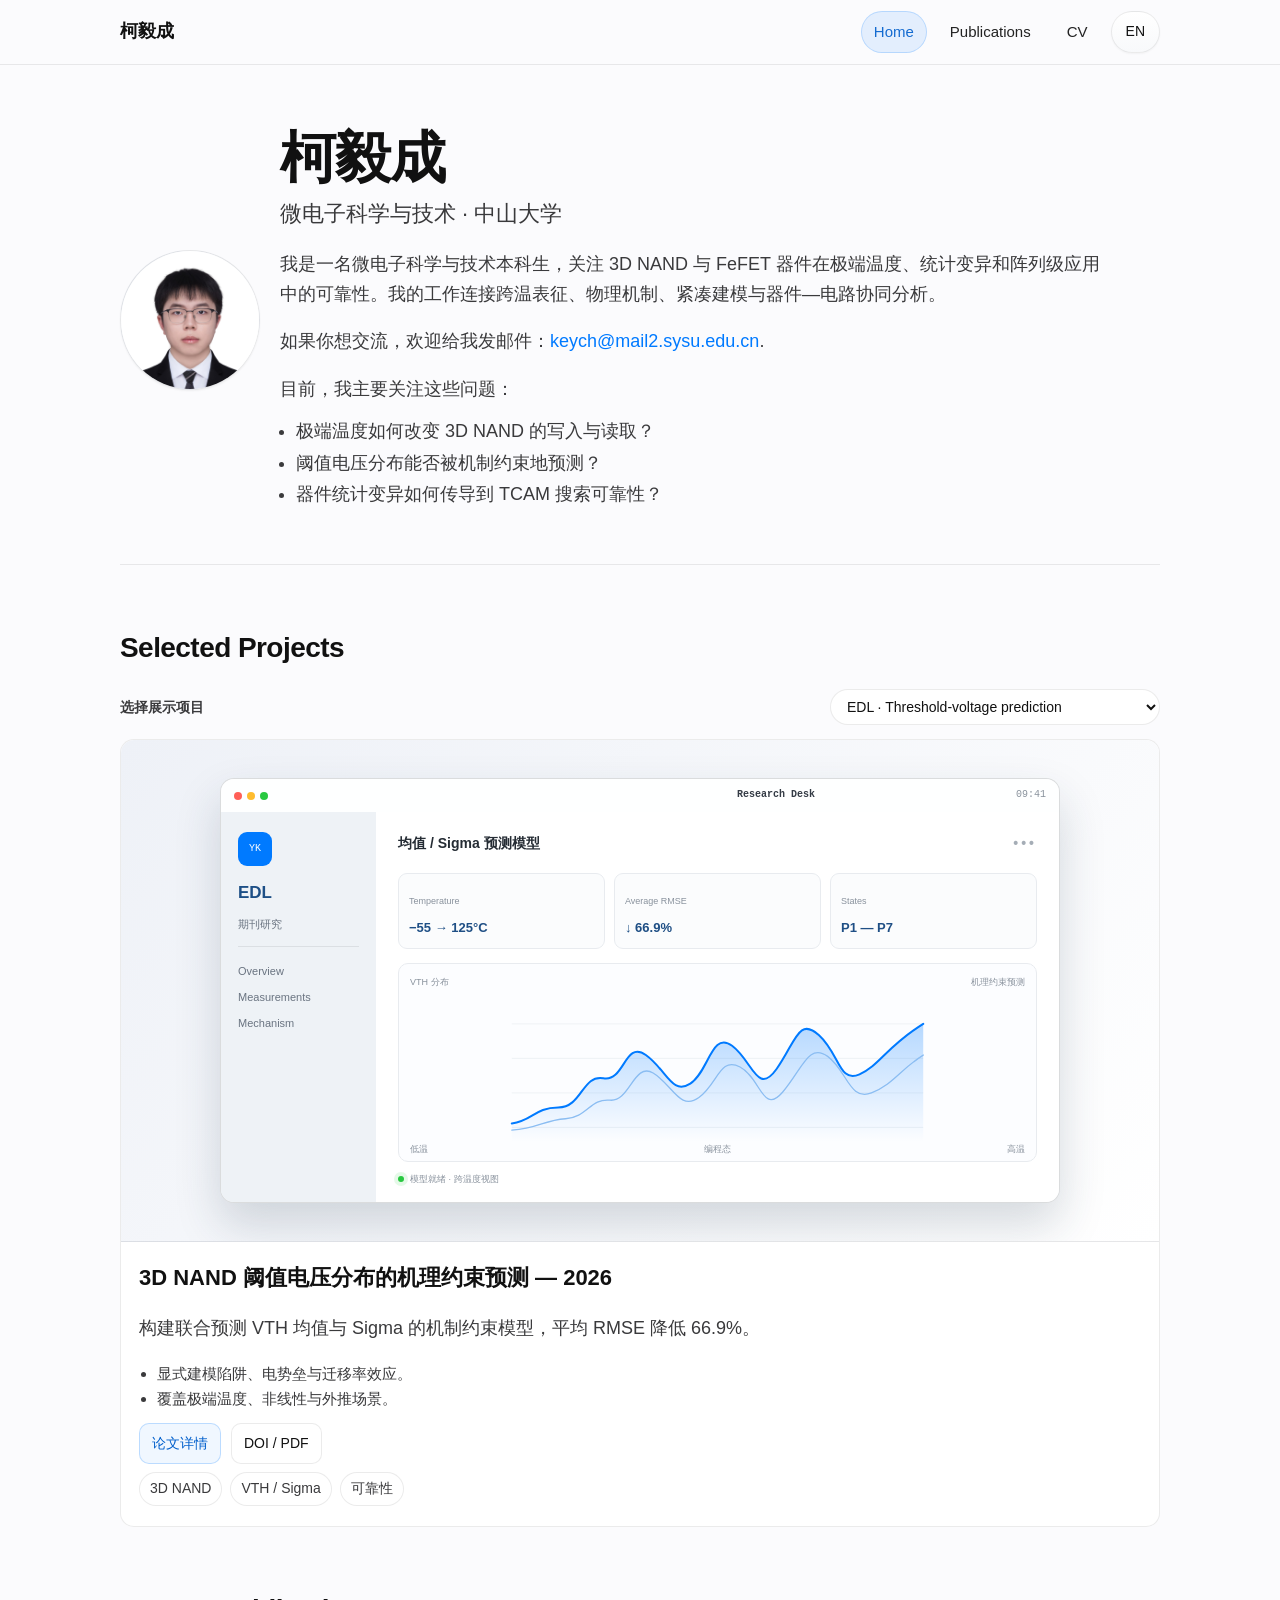
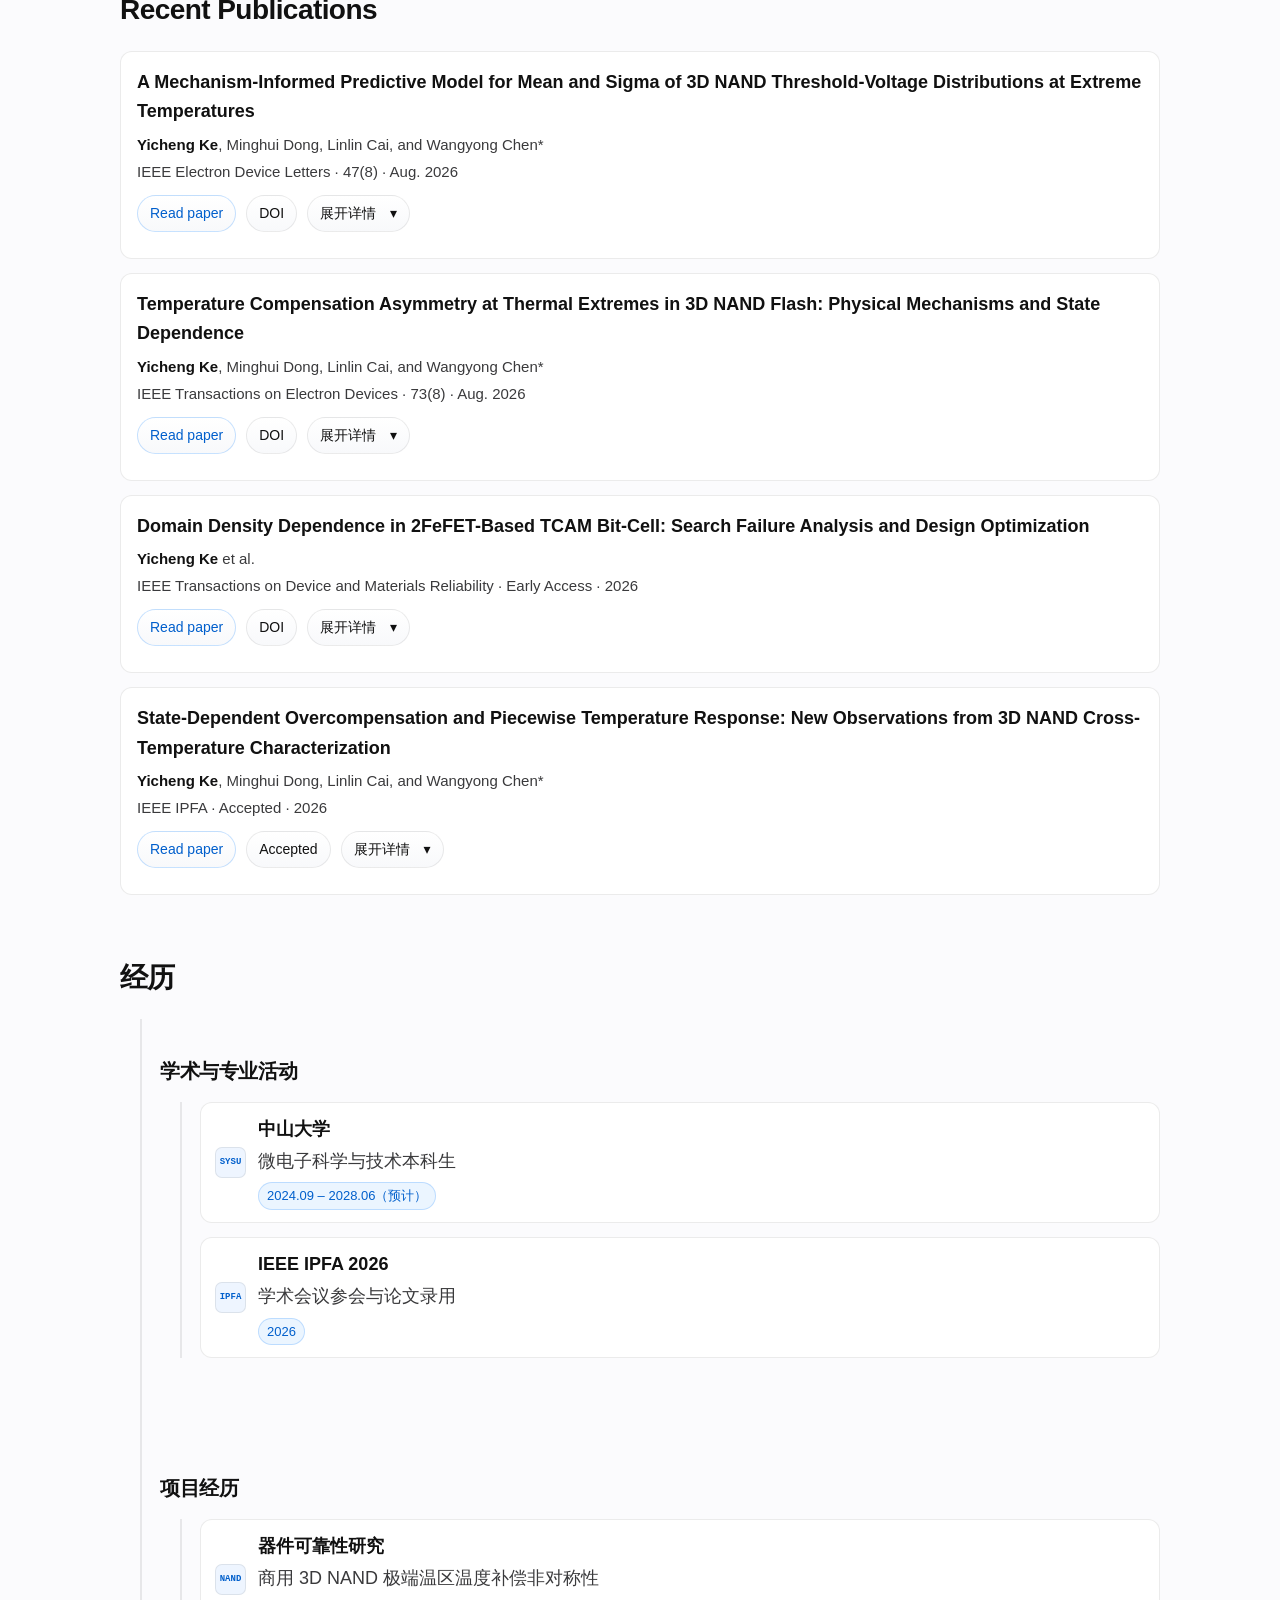
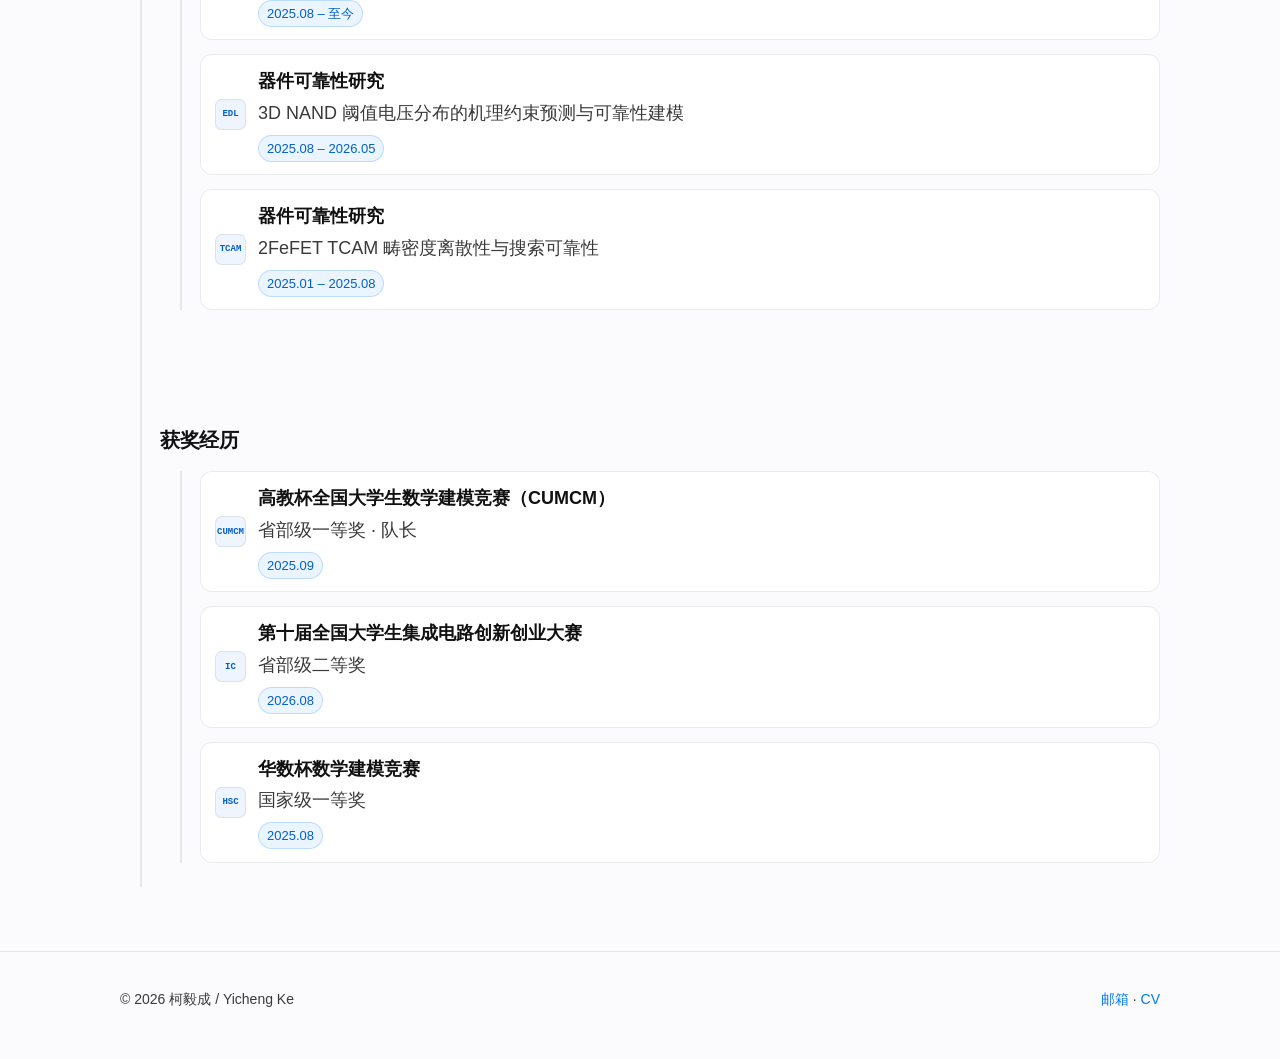
==== index.html @ 8f5d5f43 "Use portrait photo in circular profile avatar" ====
<!doctype html>
<html lang="zh-CN">
  <head>
    <meta charset="UTF-8" />
    <meta name="viewport" content="width=device-width, initial-scale=1.0" />
    <meta name="description" content="柯毅成的科研个人主页：3D NAND、FeFET、极端温度可靠性与器件建模。" />
    <title>柯毅成 — 存储器可靠性</title>
    <link rel="icon" href="data:image/svg+xml,%3Csvg xmlns='http://www.w3.org/2000/svg' viewBox='0 0 64 64'%3E%3Ccircle cx='32' cy='32' r='31' fill='%23e8eef5'/%3E%3Ctext x='32' y='39' text-anchor='middle' font-family='Arial' font-size='22' fill='%23007aff'%3EYK%3C/text%3E%3C/svg%3E" />
    <link rel="stylesheet" href="styles.css" />
  </head>
  <body>
    <header>
      <div class="container nav">
        <a class="brand" href="#top">柯毅成</a>
        <nav class="nav-links" aria-label="Primary navigation">
          <a class="nav-link active" href="#top">Home</a>
          <a class="nav-link" href="#publications">Publications</a>
          <a class="nav-link" id="cvNav" href="assets/ke-yicheng-cv-cn.pdf" target="_blank" rel="noreferrer">CV</a>
          <button class="nav-btn" id="langToggle" type="button" aria-label="Switch language">EN</button>
        </nav>
      </div>
    </header>

    <main class="container" id="top">
      <section class="hero">
        <div class="hero-flex">
          <div class="avatar"><img src="assets/ke-yicheng-portrait.jpg" alt="Yicheng Ke portrait" /></div>
          <div>
            <h1 class="name" id="profileName">柯毅成</h1>
            <div class="tagline" id="heroKicker">微电子科学与技术 · 中山大学</div>
            <p id="heroIntro">我是一名微电子科学与技术本科生，关注 3D NAND 与 FeFET 器件在极端温度、统计变异和阵列级应用中的可靠性。</p>
            <p class="muted" id="heroContact">如果你想交流，欢迎给我发邮件： <a id="introEmail" href="mailto:keych@mail2.sysu.edu.cn">keych@mail2.sysu.edu.cn</a>。</p>
            <p class="muted" id="interestLead">目前，我主要关注这些问题：</p>
            <ul id="questionGrid"></ul>
          </div>
        </div>
      </section>

      <div class="hairline"></div>

      <section id="projects">
        <h2 class="section-title" id="projectsTitle">Selected Projects</h2>
        <div class="showcase-controls">
          <label for="showcaseSelect" id="showcaseLabel">Select a project</label>
          <select id="showcaseSelect" aria-label="Select a featured project">
            <option value="nand-prediction">EDL · Threshold-voltage prediction</option>
            <option value="nand-compensation">TED · Temperature compensation</option>
            <option value="fefet-tcam">TDMR · FeFET TCAM reliability</option>
            <option value="ipfa">IPFA · Cross-temperature characterization</option>
          </select>
        </div>
        <article class="card showcase-card" aria-live="polite">
          <div class="showcase-media" id="showcaseMedia">
            <div class="desktop-stage" id="desktopStage" data-mode="edl">
              <div class="desktop-menubar">
                <span class="traffic-lights"><i></i><i></i><i></i></span>
                <span class="desktop-app-name">Research Desk</span>
                <span class="desktop-time">09:41</span>
              </div>
              <div class="desktop-body">
                <aside class="desktop-sidebar">
                  <span class="desktop-avatar">YK</span>
                  <strong id="desktopProjectCode">EDL</strong>
                  <span id="desktopProjectType">Journal study</span>
                  <span class="desktop-sidebar-line"></span>
                  <span>Overview</span>
                  <span>Measurements</span>
                  <span>Mechanism</span>
                </aside>
                <div class="desktop-main">
                  <div class="desktop-window-head">
                    <span id="desktopWindowTitle">Mean / Sigma model</span>
                    <span class="window-dot">•••</span>
                  </div>
                  <div class="metric-grid">
                    <div><span>Temperature</span><strong id="desktopTemp">−55 → 125°C</strong></div>
                    <div><span>Average RMSE</span><strong id="desktopMetric">↓ 66.9%</strong></div>
                    <div><span>States</span><strong id="desktopStates">P1 — P7</strong></div>
                  </div>
                  <div class="chart-panel">
                    <div class="chart-labels"><span id="desktopChartLabel">VTH distribution</span><span id="desktopChartHint">mechanism-informed</span></div>
                    <svg viewBox="0 0 620 220" role="img" aria-label="Animated threshold-voltage distribution plot">
                      <defs>
                        <linearGradient id="chartFill" x1="0" x2="0" y1="0" y2="1">
                          <stop offset="0%" stop-color="#007aff" stop-opacity=".28" />
                          <stop offset="100%" stop-color="#007aff" stop-opacity="0" />
                        </linearGradient>
                      </defs>
                      <path class="chart-grid" d="M0 42H620M0 94H620M0 146H620M0 198H620" />
                      <g class="chart-edl">
                        <path class="chart-area" d="M0 192 C32 188 34 168 70 168 S106 118 138 124 S170 66 202 89 S241 150 269 132 S301 52 332 75 S370 151 399 110 S432 31 463 59 S493 132 524 118 S564 77 620 42 L620 220 L0 220Z" />
                        <path class="chart-line" d="M0 192 C32 188 34 168 70 168 S106 118 138 124 S170 66 202 89 S241 150 269 132 S301 52 332 75 S370 151 399 110 S432 31 463 59 S493 132 524 118 S564 77 620 42" />
                        <path class="chart-line chart-line-second" d="M0 202 C40 200 48 187 81 185 S118 154 148 157 S184 99 213 116 S253 174 282 153 S313 91 344 107 S378 180 408 145 S447 70 476 91 S509 159 542 146 S585 111 620 89" />
                      </g>
                      <g class="chart-ted">
                        <path class="chart-area chart-area-ted" d="M0 187 C38 183 56 162 92 166 S132 121 166 132 S205 93 240 103 S277 83 314 89 S359 75 391 95 S431 123 461 108 S508 104 548 63 S587 51 620 42 L620 220 L0 220Z" />
                        <path class="chart-line chart-line-ted-on" d="M0 187 C38 183 56 162 92 166 S132 121 166 132 S205 93 240 103 S277 83 314 89 S359 75 391 95 S431 123 461 108 S508 104 548 63 S587 51 620 42" />
                        <path class="chart-line chart-line-second chart-line-ted-off" d="M0 202 C38 199 58 180 95 184 S130 149 167 158 S207 127 242 139 S282 119 317 130 S359 115 391 133 S431 157 461 149 S506 138 548 108 S588 95 620 84" />
                        <path class="chart-divider" d="M420 30V210" />
                      </g>
                      <g class="chart-tdmr">
                        <rect class="chart-bar" x="35" y="157" width="52" height="43" rx="5" />
                        <rect class="chart-bar" x="120" y="130" width="52" height="70" rx="5" />
                        <rect class="chart-bar" x="205" y="94" width="52" height="106" rx="5" />
                        <rect class="chart-bar" x="290" y="70" width="52" height="130" rx="5" />
                        <rect class="chart-bar" x="375" y="49" width="52" height="151" rx="5" />
                        <rect class="chart-bar" x="460" y="32" width="52" height="168" rx="5" />
                        <path class="chart-line chart-line-tdmr" d="M61 148 C141 123 227 87 316 62 S478 21 548 18" />
                        <circle class="chart-dot" cx="61" cy="148" r="6" /><circle class="chart-dot" cx="151" cy="119" r="6" /><circle class="chart-dot" cx="239" cy="84" r="6" /><circle class="chart-dot" cx="329" cy="58" r="6" /><circle class="chart-dot" cx="419" cy="42" r="6" /><circle class="chart-dot" cx="509" cy="26" r="6" />
                      </g>
                      <g class="chart-ipfa">
                        <path class="chart-area chart-area-ipfa" d="M0 187 C45 185 77 171 113 172 S184 150 226 157 L327 157 C363 145 383 118 423 113 S484 88 529 82 S584 57 620 49 L620 220 L0 220Z" />
                        <path class="chart-line chart-line-ipfa" d="M0 187 C45 185 77 171 113 172 S184 150 226 157 L327 157 C363 145 383 118 423 113 S484 88 529 82 S584 57 620 49" />
                        <path class="chart-line chart-line-second chart-line-ipfa-second" d="M0 199 C45 198 77 191 113 191 S184 181 226 186 L327 186 C363 175 383 153 423 148 S484 128 529 122 S584 102 620 95" />
                        <path class="chart-divider chart-divider-ipfa" d="M327 30V210" />
                      </g>
                    </svg>
                    <div class="chart-axis"><span id="desktopAxisLeft">cold</span><span id="desktopAxisMid">program state</span><span id="desktopAxisRight">hot</span></div>
                  </div>
                  <div class="desktop-status"><span class="status-pulse"></span><span id="desktopStatus">Model ready · cross-temperature view</span></div>
                </div>
              </div>
            </div>
          </div>
          <div class="card-body">
            <h3><span id="showcaseTitle">3D NAND threshold-voltage prediction</span> — <span id="showcaseYear">2026</span></h3>
            <p class="muted" id="showcaseCopy">A mechanism-constrained model jointly predicts VTH mean and Sigma across extreme temperatures.</p>
            <ul id="showcaseBullets"></ul>
            <div class="links" id="showcaseLinks"></div>
            <div class="tags" id="showcaseTags"></div>
          </div>
        </article>
      </section>

      <section id="publications">
        <h2 class="section-title" id="publicationsTitle">Recent Publications</h2>
        <div class="pub-list" id="publicationList"></div>
      </section>

      <section id="experience">
        <h2 class="section-title" id="experienceTitle">Experience</h2>
        <div class="timeline" id="experienceList"></div>
      </section>
    </main>

    <footer>
      <div class="container small">
        <span id="footerName">© 2026 柯毅成 / Yicheng Ke</span>
        <span class="footer-links"><a id="footerEmail" href="mailto:keych@mail2.sysu.edu.cn">Email</a> · <a id="footerCv" href="assets/ke-yicheng-cv-cn.pdf" target="_blank" rel="noreferrer">CV</a></span>
      </div>
    </footer>

    <script src="content.js"></script>
    <script src="papers.js"></script>
    <script src="script.js"></script>
  </body>
</html>
---- styles.css ----
:root {
  --bg: #fbfbfd;
  --ink: #111111;
  --subtle: #3a3a3c;
  --muted: #3a3a3c;
  --faint: #77777c;
  --hairline: rgba(0, 0, 0, .08);
  --line: rgba(0, 0, 0, .08);
  --accent: #007aff;
  --accent-ink: #005fcc;
  --link: #007aff;
  --link-hover: #005fcc;
  --paper: #fbfbfd;
  --paper-deep: #f2f4f8;
  --card: #ffffff;
  --radius: 14px;
  --shadow: 0 8px 20px rgba(0, 0, 0, .06);
  --shadow-2: 0 12px 28px rgba(0, 0, 0, .08);
  --dur-fast: 150ms;
  --dur: 200ms;
  --sans: -apple-system, BlinkMacSystemFont, "Segoe UI", Roboto, Inter, "Helvetica Neue", Arial, system-ui, sans-serif;
  --serif: Georgia, "Times New Roman", serif;
  --mono: "SFMono-Regular", Consolas, "Liberation Mono", monospace;
}

* { box-sizing: border-box; }
html { scroll-behavior: smooth; }
body {
  min-height: 100%;
  margin: 0;
  color: var(--ink);
  background: var(--bg);
  font-family: var(--sans);
  font-size: 18px;
  line-height: 1.65;
  text-rendering: optimizeLegibility;
  -webkit-font-smoothing: antialiased;
  transition: background-color .2s ease, color .2s ease;
}
a { color: var(--accent); text-decoration: none; }
a:hover { color: var(--accent-ink); }
button,
select { font: inherit; }
.container {
  width: min(1040px, calc(100% - 48px));
  margin: 0 auto;
}
.page-shell { width: min(1040px, calc(100% - 48px)); margin: 0 auto; }

header {
  position: sticky;
  z-index: 50;
  top: 0;
  border-bottom: 1px solid var(--hairline);
  background: rgba(251, 251, 253, .86);
  backdrop-filter: saturate(180%) blur(20px);
  -webkit-backdrop-filter: saturate(180%) blur(20px);
}
.nav,
.site-header {
  display: flex;
  align-items: center;
  justify-content: space-between;
  min-height: 64px;
}
.brand,
.site-wordmark {
  color: var(--ink);
  font-weight: 600;
}
.brand-mark {
  display: grid;
  place-items: center;
  width: 31px;
  height: 31px;
  border: 1px solid var(--hairline);
  border-radius: 50%;
  color: var(--accent-ink);
  background: #eef5ff;
  font-family: var(--mono);
  font-size: 10px;
}
.brand-name { font-size: 14px; }
.brand:hover,
.site-wordmark:hover { color: var(--ink); }
.header-actions {
  display: flex;
  align-items: center;
  gap: 13px;
}
.nav-links,
.main-nav {
  display: flex;
  align-items: center;
  gap: 10px;
}
.nav-link {
  padding: 8px 12px;
  border: 1px solid transparent;
  border-radius: 999px;
  color: var(--ink);
  font-size: 15px;
  opacity: .92;
  transition: background-color var(--dur-fast) ease, opacity var(--dur-fast) ease, border-color var(--dur-fast) ease, color var(--dur-fast) ease;
}
.nav-link:hover {
  color: var(--ink);
  background: rgba(0, 0, 0, .05);
  text-decoration: none;
  opacity: 1;
}
.nav-link.active {
  color: var(--accent-ink);
  border-color: rgba(0, 122, 255, .22);
  background: rgba(0, 122, 255, .1);
}
.nav-btn,
.language-button,
.theme-button,
.text-button,
.icon-button {
  border: 1px solid var(--hairline);
  border-radius: 999px;
  color: var(--ink);
  background: linear-gradient(180deg, #fff, #f8f9fb);
  cursor: pointer;
  box-shadow: 0 1px 2px rgba(0, 0, 0, .04);
  transition: transform var(--dur-fast) ease, box-shadow var(--dur-fast) ease, background-color var(--dur-fast) ease, border-color var(--dur-fast) ease;
}
.nav-btn,
.language-button { padding: 8px 14px; font-size: 14px; }
.nav-btn:hover,
.language-button:hover,
.theme-button:hover,
.text-button:hover,
.icon-button:hover {
  color: var(--ink);
  background: #fff;
  transform: translateY(-1px);
  box-shadow: 0 6px 14px rgba(0, 0, 0, .06);
}
.theme-button,
.icon-button {
  width: 30px;
  height: 30px;
  padding: 0;
  font-size: 14px;
}

.hero { padding: 64px 0 28px; }
.hero-flex { display: flex; align-items: center; gap: 20px; }
.avatar {
  display: grid;
  flex: 0 0 auto;
  place-items: center;
  width: 120px;
  height: 120px;
  border: 1px solid var(--hairline);
  border-radius: 50%;
  overflow: hidden;
  color: var(--accent-ink);
  background: linear-gradient(135deg, #eef1f7, #fff);
  box-shadow: 0 1px 2px rgba(0, 0, 0, .05);
  font-family: var(--mono);
  font-size: 22px;
  letter-spacing: -.1em;
}
.avatar img { display: block; width: 100%; height: 100%; object-fit: cover; object-position: 50% 42%; }
.name {
  margin: 0 2px 8px 0;
  font-size: clamp(44px, 7.5vw, 56px);
  font-weight: 750;
  line-height: 1.05;
  letter-spacing: -.02em;
}
.tagline {
  margin: 0 0 14px;
  color: var(--subtle);
  font-size: clamp(18px, 2.8vw, 22px);
}
.hero p { max-width: 820px; color: var(--subtle); }
.hero .muted { margin-bottom: 12px; }
.hero ul { margin: 10px 0 0 16px; padding: 0; }
.hero li { margin: 2px 0; color: var(--subtle); }
.hairline { margin: 24px 0; border-top: 1px solid var(--hairline); }
section { padding: 36px 0 24px; }
.section-title {
  margin: 0 0 18px;
  font-size: 28px;
  letter-spacing: -.02em;
}

.showcase-controls {
  display: flex;
  align-items: center;
  justify-content: space-between;
  gap: 12px;
  margin: 0 0 14px;
  color: var(--subtle);
  font-size: 14px;
}
.showcase-controls label { font-weight: 600; }
.showcase-controls select {
  min-width: 265px;
  padding: 8px 34px 8px 12px;
  border: 1px solid var(--hairline);
  border-radius: 999px;
  color: var(--ink);
  background: #fff;
  cursor: pointer;
  font-size: 14px;
}
.card {
  overflow: hidden;
  border: 1px solid var(--hairline);
  border-radius: var(--radius);
  background: #fff;
  box-shadow: 0 0 0 rgba(0, 0, 0, 0);
  transition: transform var(--dur) ease, box-shadow var(--dur) ease;
}
.card:hover { transform: translateY(-3px); box-shadow: var(--shadow-2); }
.showcase-media {
  display: grid;
  place-items: center;
  width: 100%;
  min-height: 390px;
  padding: 38px 28px;
  overflow: hidden;
  border-bottom: 1px solid var(--hairline);
  background: linear-gradient(135deg, #eef1f7, #fff);
}
.showcase-card:hover .desktop-stage { transform: translateY(-3px) rotateX(1deg); }
.desktop-stage {
  width: min(840px, 100%);
  overflow: hidden;
  border: 1px solid rgba(0, 0, 0, .12);
  border-radius: 14px;
  background: #f8fafc;
  box-shadow: 0 22px 46px rgba(35, 53, 79, .18);
  transform: perspective(1100px) rotateX(0deg);
  transition: transform .35s ease, box-shadow .35s ease;
}
.desktop-menubar {
  display: flex;
  align-items: center;
  justify-content: space-between;
  height: 33px;
  padding: 0 13px;
  color: #6c7480;
  background: rgba(255, 255, 255, .92);
  font-family: var(--mono);
  font-size: 10px;
}
.traffic-lights { display: flex; gap: 5px; }
.traffic-lights i { display: block; width: 8px; height: 8px; border-radius: 50%; background: #ff5f57; }
.traffic-lights i:nth-child(2) { background: #febc2e; }
.traffic-lights i:nth-child(3) { background: #28c840; }
.desktop-app-name { margin-left: 33%; color: #343b45; font-weight: 600; }
.desktop-time { color: #8a939d; }
.desktop-body { display: grid; grid-template-columns: 155px minmax(0, 1fr); min-height: 325px; }
.desktop-sidebar {
  display: flex;
  flex-direction: column;
  gap: 8px;
  padding: 20px 17px;
  color: #6a7481;
  background: #eef2f6;
  font-size: 11px;
}
.desktop-sidebar strong { color: #1d4f86; font-size: 17px; }
.desktop-sidebar-line { width: 100%; height: 1px; margin: 5px 0 7px; background: rgba(0, 0, 0, .08); }
.desktop-avatar {
  display: grid;
  place-items: center;
  width: 34px;
  height: 34px;
  margin-bottom: 5px;
  border-radius: 9px;
  color: #fff;
  background: #007aff;
  font-family: var(--mono);
  font-size: 10px;
}
.desktop-main { padding: 20px 22px 15px; background: #fff; }
.desktop-window-head {
  display: flex;
  align-items: center;
  justify-content: space-between;
  color: #252c34;
  font-size: 14px;
  font-weight: 700;
}
.window-dot { color: #a5adb6; letter-spacing: 3px; }
.metric-grid {
  display: grid;
  grid-template-columns: repeat(3, 1fr);
  gap: 9px;
  margin: 18px 0 14px;
}
.metric-grid div {
  padding: 10px;
  border: 1px solid #e8ebef;
  border-radius: 9px;
  background: #fbfcfd;
}
.metric-grid span,
.chart-labels,
.chart-axis,
.desktop-status { color: #89929d; font-size: 9px; }
.metric-grid strong { display: block; margin-top: 3px; color: #1f4f85; font-size: 13px; }
.chart-panel { padding: 11px 11px 4px; border: 1px solid #e8ebef; border-radius: 10px; background: #fcfdff; }
.chart-labels,
.chart-axis { display: flex; justify-content: space-between; }
.chart-panel svg { display: block; width: 100%; height: 146px; margin: 6px 0 0; }
.chart-grid { fill: none; stroke: #e7ebf0; stroke-width: 1; }
.chart-area { fill: url(#chartFill); }
.chart-line,
.chart-line-second { fill: none; stroke: #007aff; stroke-width: 3; stroke-linecap: round; stroke-dasharray: 950; animation: chart-draw 5.5s ease-in-out infinite alternate; }
.chart-line-second { stroke: #8bbdf2; stroke-width: 2; animation-delay: -.8s; }
.chart-ted,
.chart-tdmr,
.chart-ipfa { display: none; }
.desktop-stage[data-mode="ted"] .chart-edl,
.desktop-stage[data-mode="tdmr"] .chart-edl,
.desktop-stage[data-mode="ipfa"] .chart-edl { display: none; }
.desktop-stage[data-mode="ted"] .chart-ted,
.desktop-stage[data-mode="tdmr"] .chart-tdmr,
.desktop-stage[data-mode="ipfa"] .chart-ipfa { display: block; }
.chart-line-ted-on { stroke: #ff8a3d; stroke-dasharray: 760; }
.chart-line-ted-off { stroke: #8b7cf6; stroke-dasharray: 760; }
.chart-divider { stroke: #ff8a3d; stroke-width: 2; stroke-dasharray: 5 7; opacity: .7; }
.chart-bar { fill: #9ecbfa; opacity: .76; transform-origin: bottom; animation: bar-rise 3.2s ease-in-out infinite alternate; }
.chart-bar:nth-of-type(2) { animation-delay: -.2s; }
.chart-bar:nth-of-type(3) { animation-delay: -.4s; }
.chart-bar:nth-of-type(4) { animation-delay: -.6s; }
.chart-bar:nth-of-type(5) { animation-delay: -.8s; }
.chart-bar:nth-of-type(6) { animation-delay: -1s; }
.chart-line-tdmr { stroke: #19a974; stroke-dasharray: 720; }
.chart-dot { fill: #19a974; stroke: #fff; stroke-width: 3; animation: dot-pulse 2.4s ease-in-out infinite alternate; }
.chart-line-ipfa { stroke: #9a6bff; stroke-dasharray: 760; }
.chart-line-ipfa-second { stroke: #f39c52; }
.chart-divider-ipfa { stroke: #9a6bff; }
.desktop-status { display: flex; align-items: center; gap: 6px; margin-top: 10px; }
.status-pulse { width: 6px; height: 6px; border-radius: 50%; background: #28c840; box-shadow: 0 0 0 4px rgba(40, 200, 64, .12); animation: status-pulse 2s ease-in-out infinite; }
@keyframes chart-draw { 0% { stroke-dashoffset: 930; opacity: .55; } 45% { opacity: 1; } 100% { stroke-dashoffset: 0; opacity: .9; } }
@keyframes status-pulse { 0%, 100% { opacity: .45; } 50% { opacity: 1; } }
@keyframes bar-rise { 0% { opacity: .46; transform: scaleY(.82); } 100% { opacity: .88; transform: scaleY(1); } }
@keyframes dot-pulse { 0% { opacity: .55; transform: scale(.9); } 100% { opacity: 1; transform: scale(1.12); } }
.card-body { padding: 18px 18px 20px; }
.card-body h3 { margin: 0 0 8px; font-size: 22px; }
.muted { color: var(--subtle); }
.card-body ul { margin: 8px 0 0 18px; padding: 0; color: var(--subtle); font-size: 15px; }
.tags { display: flex; flex-wrap: wrap; gap: 8px; margin-top: 8px; }
.tag {
  padding: 4px 10px;
  border: 1px solid var(--hairline);
  border-radius: 999px;
  color: var(--subtle);
  background: #fff;
  font-size: 14px;
}
.links { display: flex; flex-wrap: wrap; gap: 10px; margin-top: 12px; }
.btn {
  display: inline-flex;
  align-items: center;
  gap: 8px;
  padding: 8px 12px;
  border: 1px solid var(--hairline);
  border-radius: 10px;
  color: var(--ink);
  background: #fff;
  font-size: 14px;
  transition: transform var(--dur-fast) ease, box-shadow var(--dur-fast) ease, border-color var(--dur-fast) ease, background-color var(--dur-fast) ease, color var(--dur-fast) ease;
}
.btn:hover { border-color: rgba(0, 0, 0, .14); color: var(--ink); background: #fff; text-decoration: none; transform: translateY(-1px); box-shadow: 0 6px 14px rgba(0, 0, 0, .06); }
.btn:first-child { color: var(--accent-ink); border-color: rgba(0, 122, 255, .22); background: rgba(0, 122, 255, .06); }
.pub-list { display: grid; gap: 14px; }
.pub-card {
  padding: 16px;
  border: 1px solid var(--hairline);
  border-radius: 12px;
  background: #fff;
  transition: transform var(--dur) ease, box-shadow var(--dur) ease, border-color var(--dur-fast) ease;
}
.pub-card:hover { border-color: rgba(0, 0, 0, .12); transform: translateY(-3px); box-shadow: var(--shadow-2); }
.pub-title { margin: 0 0 6px; font-size: 18px; }
.pub-authors,
.pub-meta { color: var(--subtle); font-size: 15px; }
.pub-authors strong { color: var(--ink); font-weight: 600; }
.pub-meta { margin-top: 2px; }
.pub-actions { display: flex; flex-wrap: wrap; align-items: center; gap: 10px; margin-top: 10px; }
.pub-actions .btn { padding: 6px 12px; border-radius: 999px; font-size: 14px; background: linear-gradient(180deg, #fff, #f8f9fb); }
.pub-expand { max-height: 0; margin-top: 10px; overflow: hidden; color: var(--ink); opacity: 0; transition: max-height var(--dur) ease, opacity var(--dur-fast) ease; }
.pub-card[aria-expanded="true"] .pub-expand { max-height: 1200px; opacity: 1; }
.pub-expand p { margin: 0; font-size: 15px; }
.pub-card[aria-expanded="true"] .toggle::after { transform: rotate(180deg); }
.toggle::after { content: "▾"; margin-left: 6px; transition: transform var(--dur-fast) ease; }
.experience-group + .experience-group { margin-top: 40px; }
.experience-group-title { margin: 0 0 14px; color: var(--ink); font-size: 20px; font-weight: 650; letter-spacing: -.02em; }
.timeline { position: relative; display: grid; gap: 14px; padding-left: 40px; }
.timeline::before { position: absolute; top: 0; bottom: 0; left: 20px; width: 2px; content: ""; background: var(--hairline); }
.timeline-item { position: relative; }
.timeline-item::before { position: absolute; top: 18px; left: 14px; z-index: 0; width: 12px; height: 12px; content: ""; border: 2px solid rgba(0, 122, 255, .35); border-radius: 50%; background: #fff; box-shadow: 0 1px 2px rgba(0, 0, 0, .06); }
.timeline-card { position: relative; z-index: 1; padding: 12px 14px; border: 1px solid var(--hairline); border-radius: 12px; background: #fff; transition: transform var(--dur) ease, box-shadow var(--dur) ease, border-color var(--dur-fast) ease; }
.timeline-item:hover .timeline-card { border-color: rgba(0, 0, 0, .12); transform: translateY(-2px); box-shadow: var(--shadow-2); }
.timeline-header { display: flex; align-items: center; gap: 12px; }
.timeline-logo { display: grid; place-items: center; flex: 0 0 auto; width: 31px; height: 31px; border: 1px solid var(--hairline); border-radius: 7px; color: var(--accent-ink); background: #eef5ff; font-family: var(--mono); font-size: 9px; font-weight: 700; }
.timeline-main { min-width: 0; flex: 1 1; }
.timeline-top { display: flex; align-items: baseline; justify-content: space-between; gap: 12px; }
.timeline-org { color: var(--ink); font-weight: 600; }
.timeline-title { margin-top: 2px; color: var(--subtle); }
.timeline-range { display: inline-block; margin-top: 6px; padding: 2px 8px; border: 1px solid rgba(0, 122, 255, .2); border-radius: 999px; color: var(--accent-ink); background: rgba(0, 122, 255, .08); font-size: 13px; }

/* Shared paper-page controls. */
.button {
  display: inline-flex;
  align-items: center;
  justify-content: center;
  gap: 8px;
  min-height: 42px;
  padding: 0 14px;
  border: 1px solid var(--hairline);
  border-radius: 10px;
  font-size: 14px;
  font-weight: 600;
}
.button:hover { text-decoration: none; transform: translateY(-1px); }
.button-primary { color: #fff; border-color: var(--accent); background: var(--accent); }
.button-primary:hover { color: #fff; background: var(--accent-ink); }
.button-quiet { color: var(--ink); background: #fff; }
.button span { font-size: 15px; }
.section-reveal { opacity: 1; transform: none; }
footer { margin-top: 40px; padding: 36px 0 48px; border-top: 1px solid var(--hairline); color: var(--subtle); }
footer .container { display: flex; justify-content: space-between; gap: 18px; }
.small { font-size: 14px; }
.footer-links { color: var(--subtle); }

@media (min-width: 900px) {
  .avatar { width: 140px; height: 140px; }
}
@media (max-width: 680px) {
  body { font-size: 16px; }
  .container,
  .page-shell { width: min(100% - 32px, 1040px); }
  .nav { min-height: 60px; }
  .nav-links { gap: 2px; }
  .nav-link { padding: 7px 8px; font-size: 13px; }
  .nav-link:nth-child(3) { display: none; }
  .nav-btn { padding: 7px 11px; font-size: 12px; }
  .hero { padding-top: 43px; }
  .hero-flex { align-items: flex-start; flex-direction: column; }
  .avatar { width: 88px; height: 88px; }
  .showcase-controls { align-items: flex-start; flex-direction: column; }
  .showcase-controls select { width: 100%; }
  .showcase-media { min-height: 300px; padding: 18px 8px; }
  .desktop-body { grid-template-columns: 98px minmax(0, 1fr); min-height: 250px; }
  .desktop-sidebar { padding: 13px 10px; font-size: 9px; }
  .desktop-main { padding: 14px 11px 10px; }
  .desktop-app-name { margin-left: 12%; }
  .metric-grid { gap: 4px; margin: 11px 0 8px; }
  .metric-grid div { padding: 6px; }
  .metric-grid strong { font-size: 10px; }
  .metric-grid span,
  .chart-labels,
  .chart-axis,
  .desktop-status { font-size: 7px; }
  .chart-panel svg { height: 100px; }
  .pub-actions { gap: 7px; }
  footer .container { align-items: flex-start; flex-direction: column; }
}
@media (prefers-reduced-motion: reduce) {
  *,
  *::before,
  *::after { animation-duration: .001ms !important; transition-duration: .001ms !important; scroll-behavior: auto !important; }
}
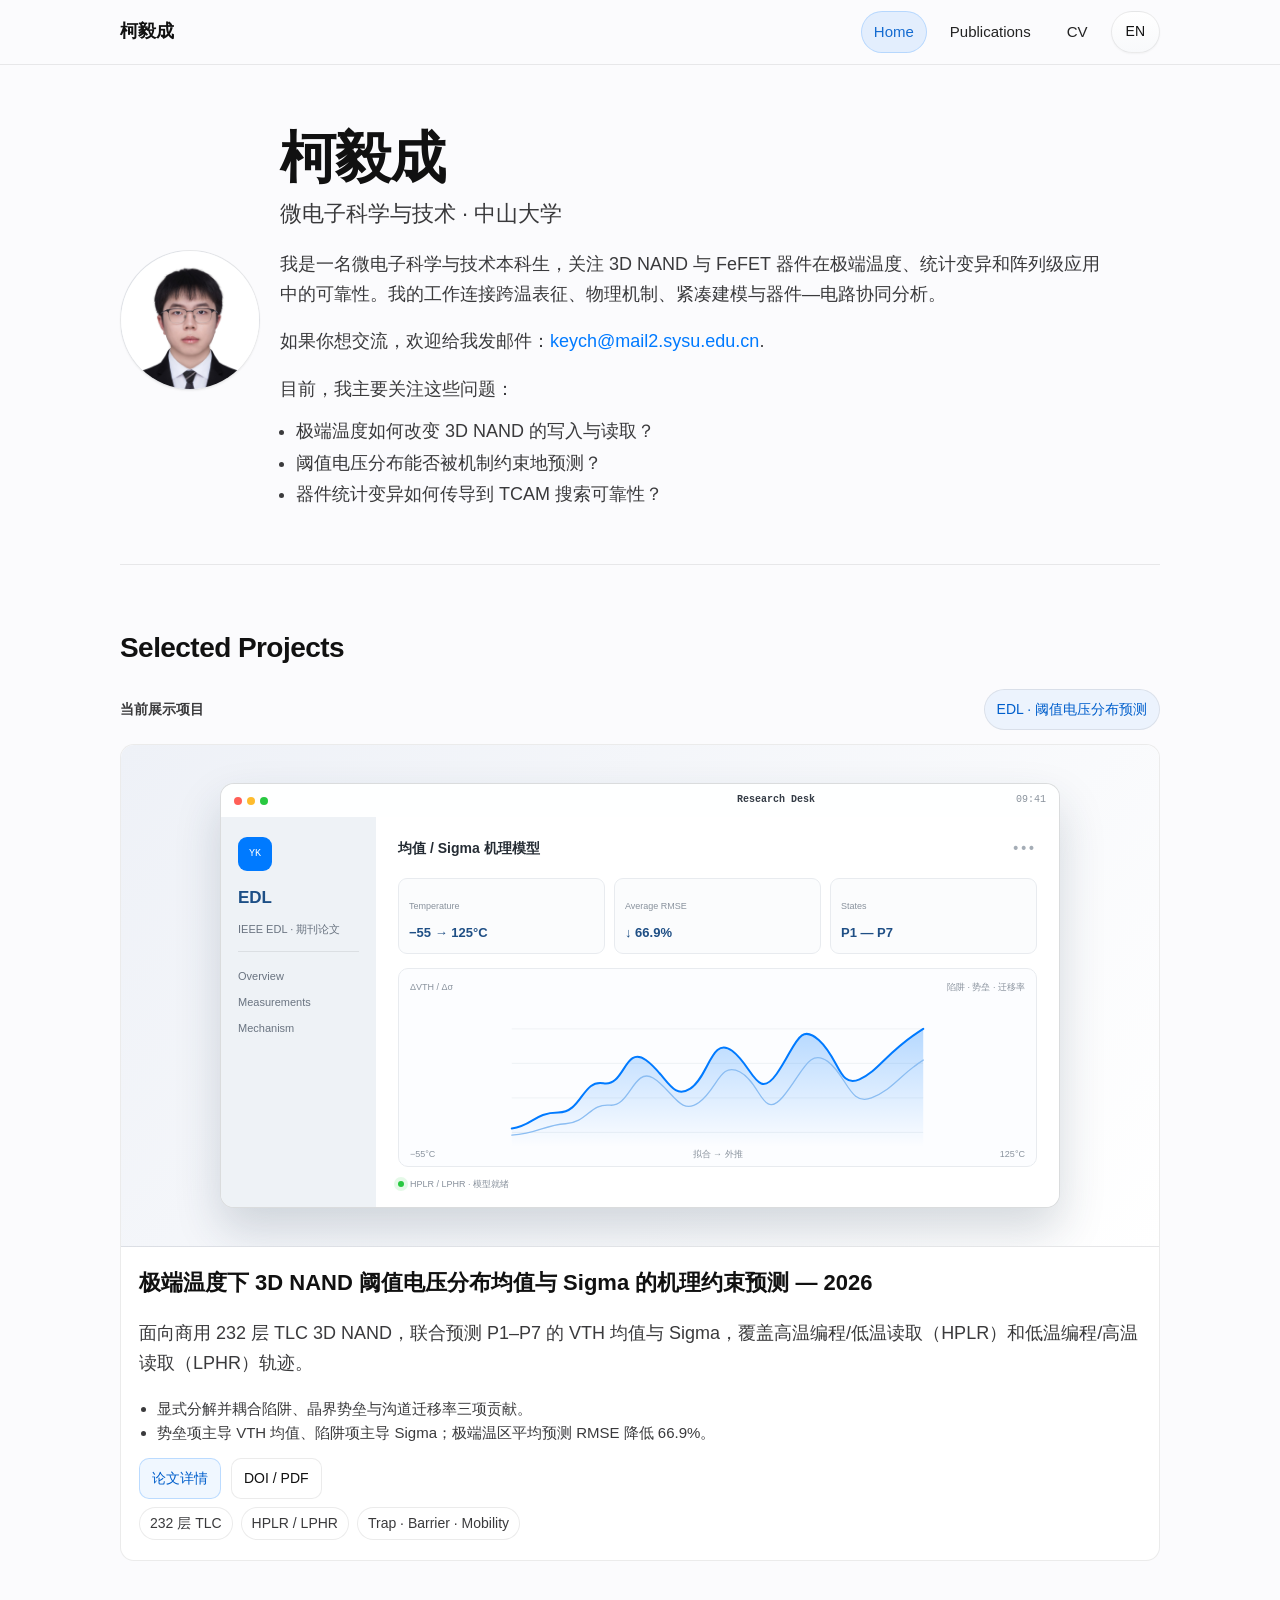
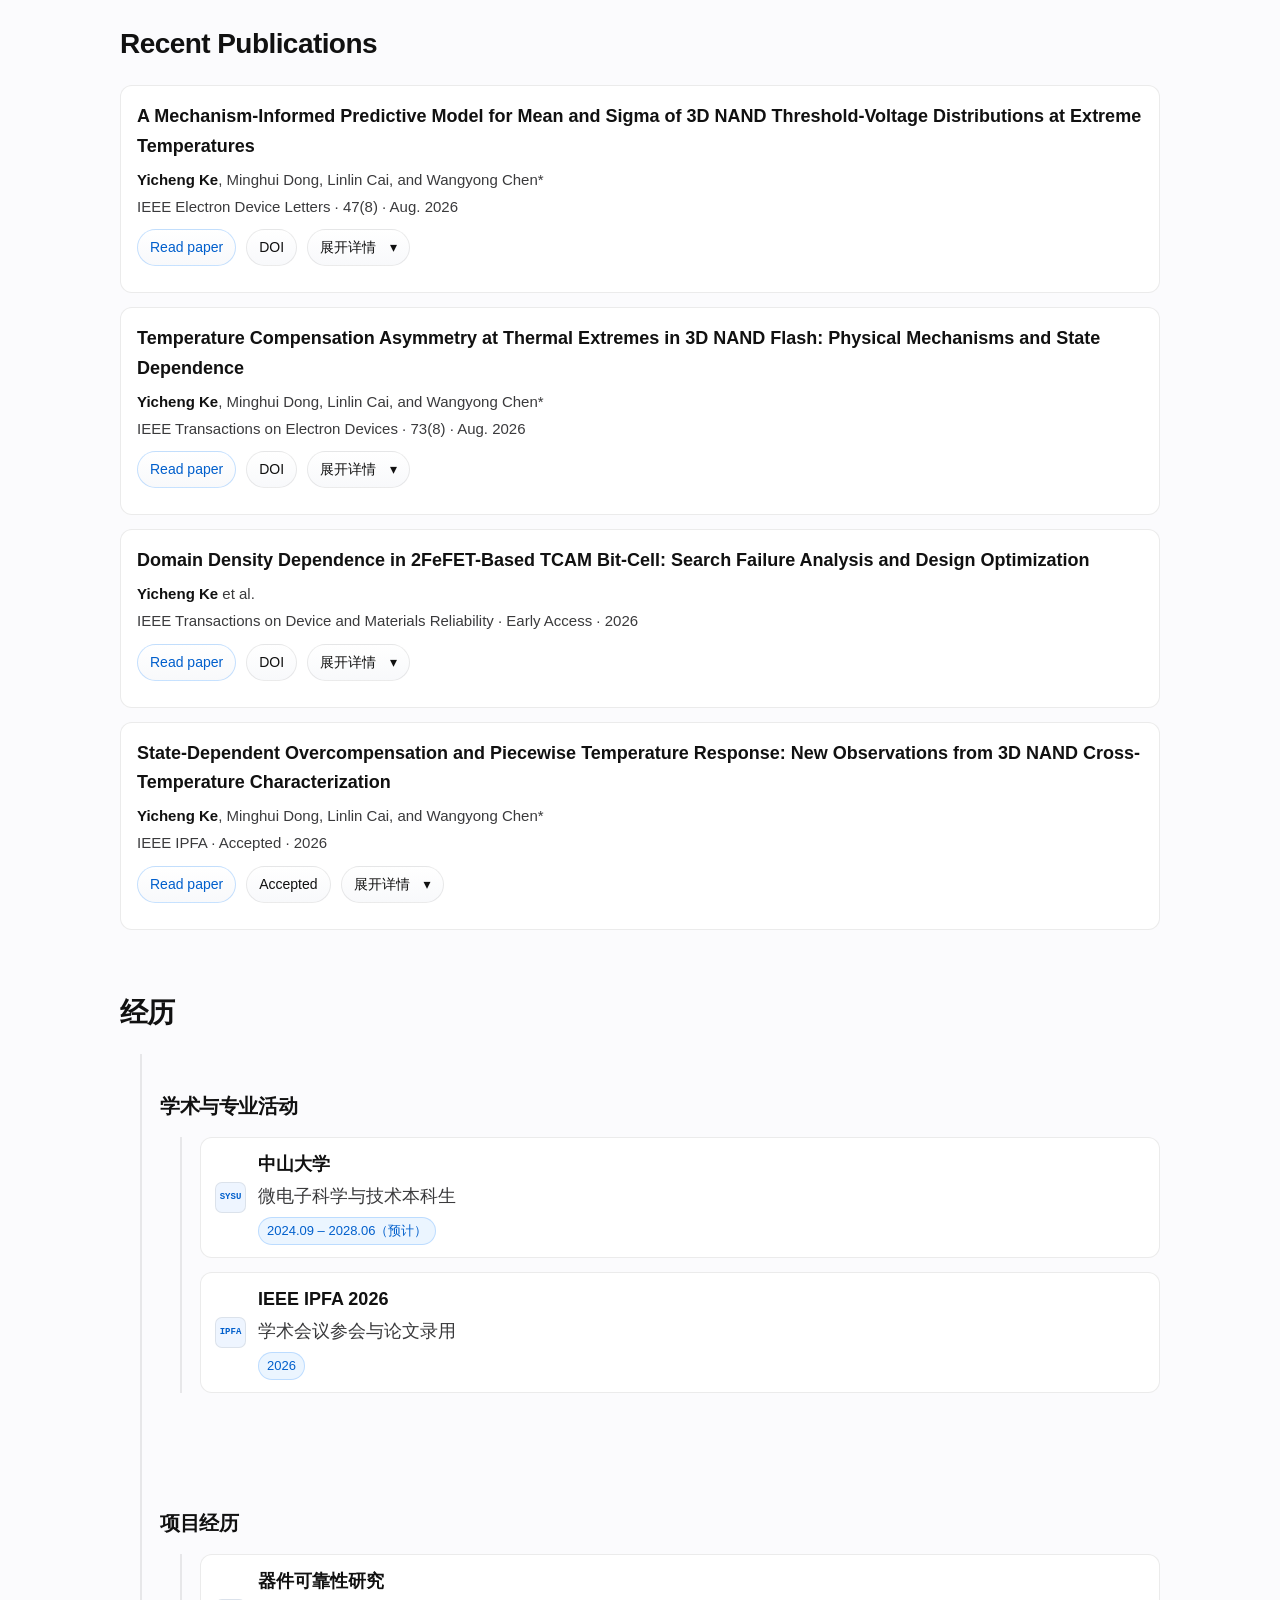
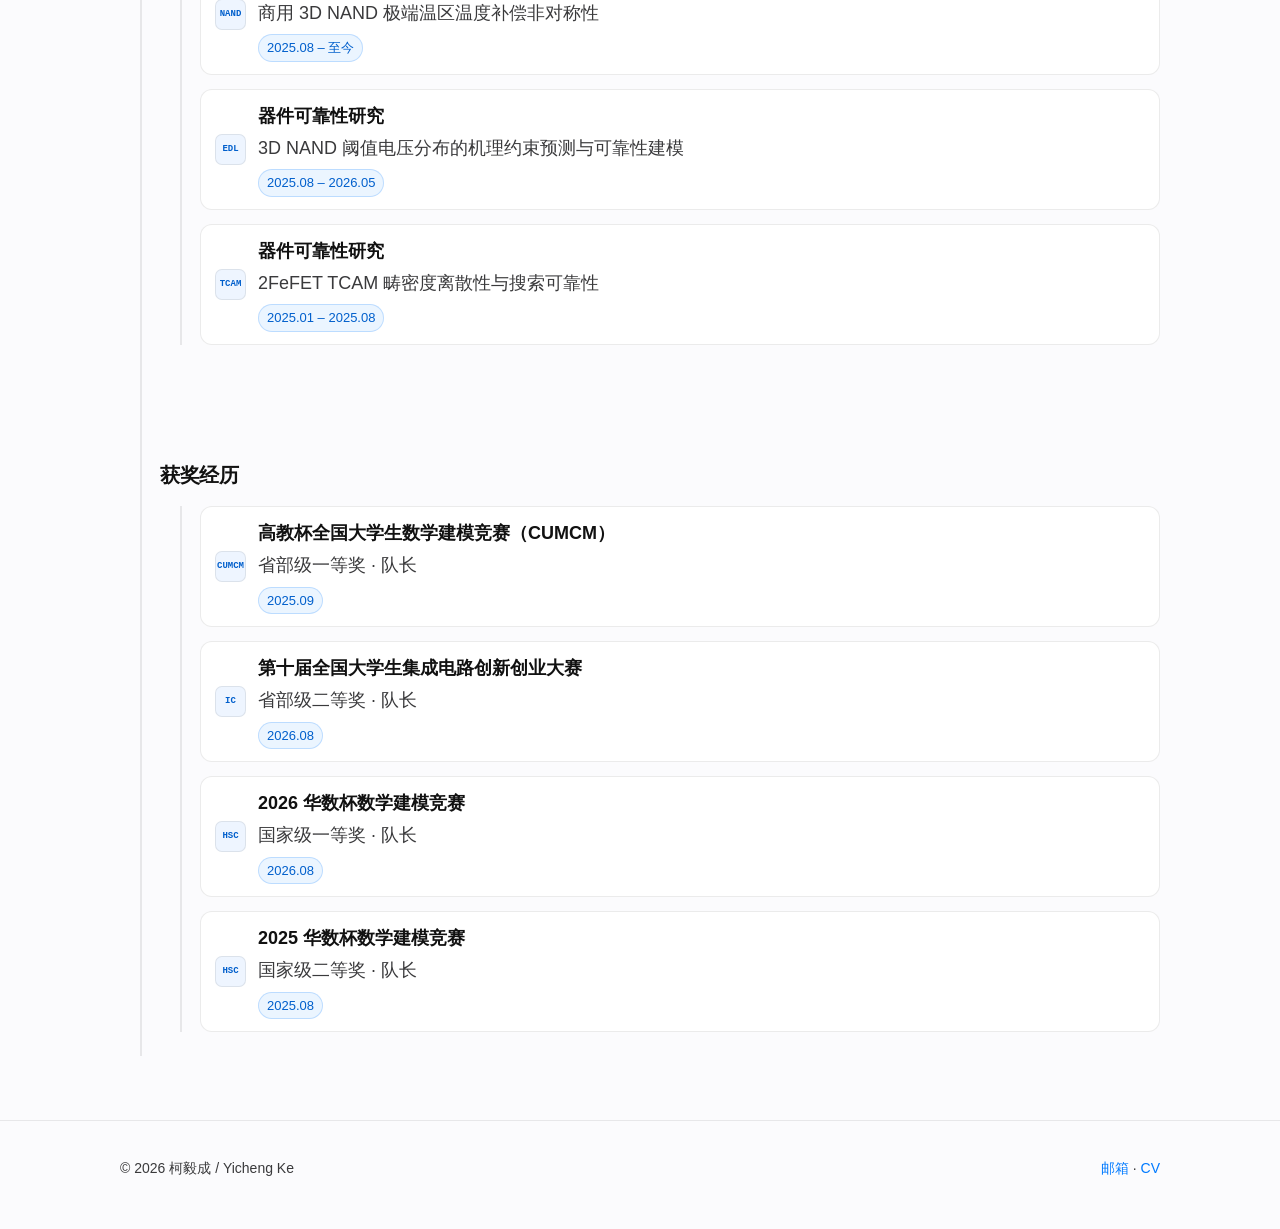
==== commit 43e238c0: "Focus project showcase on accurate EDL study" ====
--- a/index.html
+++ b/index.html
@@ -41,13 +41,8 @@
       <section id="projects">
         <h2 class="section-title" id="projectsTitle">Selected Projects</h2>
         <div class="showcase-controls">
-          <label for="showcaseSelect" id="showcaseLabel">Select a project</label>
-          <select id="showcaseSelect" aria-label="Select a featured project">
-            <option value="nand-prediction">EDL · Threshold-voltage prediction</option>
-            <option value="nand-compensation">TED · Temperature compensation</option>
-            <option value="fefet-tcam">TDMR · FeFET TCAM reliability</option>
-            <option value="ipfa">IPFA · Cross-temperature characterization</option>
-          </select>
+          <span id="showcaseLabel">Featured project</span>
+          <span class="showcase-fixed" id="showcaseFixed">EDL · Threshold-voltage prediction</span>
         </div>
         <article class="card showcase-card" aria-live="polite">
           <div class="showcase-media" id="showcaseMedia">
@@ -78,8 +73,8 @@
                     <div><span>States</span><strong id="desktopStates">P1 — P7</strong></div>
                   </div>
                   <div class="chart-panel">
-                    <div class="chart-labels"><span id="desktopChartLabel">VTH distribution</span><span id="desktopChartHint">mechanism-informed</span></div>
-                    <svg viewBox="0 0 620 220" role="img" aria-label="Animated threshold-voltage distribution plot">
+                    <div class="chart-labels"><span id="desktopChartLabel">ΔVTH / Δσ</span><span id="desktopChartHint">trap · barrier · mobility</span></div>
+                    <svg viewBox="0 0 620 220" role="img" aria-label="EDL mechanism-informed VTH mean and Sigma prediction plot">
                       <defs>
                         <linearGradient id="chartFill" x1="0" x2="0" y1="0" y2="1">
                           <stop offset="0%" stop-color="#007aff" stop-opacity=".28" />
--- a/styles.css
+++ b/styles.css
@@ -199,15 +199,13 @@
   color: var(--subtle);
   font-size: 14px;
 }
-.showcase-controls label { font-weight: 600; }
-.showcase-controls select {
-  min-width: 265px;
-  padding: 8px 34px 8px 12px;
+.showcase-controls > span:first-child { font-weight: 600; }
+.showcase-fixed {
+  padding: 8px 12px;
   border: 1px solid var(--hairline);
   border-radius: 999px;
-  color: var(--ink);
-  background: #fff;
-  cursor: pointer;
+  color: var(--accent-ink);
+  background: rgba(0, 122, 255, .06);
   font-size: 14px;
 }
 .card {
@@ -451,7 +449,7 @@
   .hero-flex { align-items: flex-start; flex-direction: column; }
   .avatar { width: 88px; height: 88px; }
   .showcase-controls { align-items: flex-start; flex-direction: column; }
-  .showcase-controls select { width: 100%; }
+  .showcase-fixed { width: 100%; box-sizing: border-box; text-align: center; }
   .showcase-media { min-height: 300px; padding: 18px 8px; }
   .desktop-body { grid-template-columns: 98px minmax(0, 1fr); min-height: 250px; }
   .desktop-sidebar { padding: 13px 10px; font-size: 9px; }
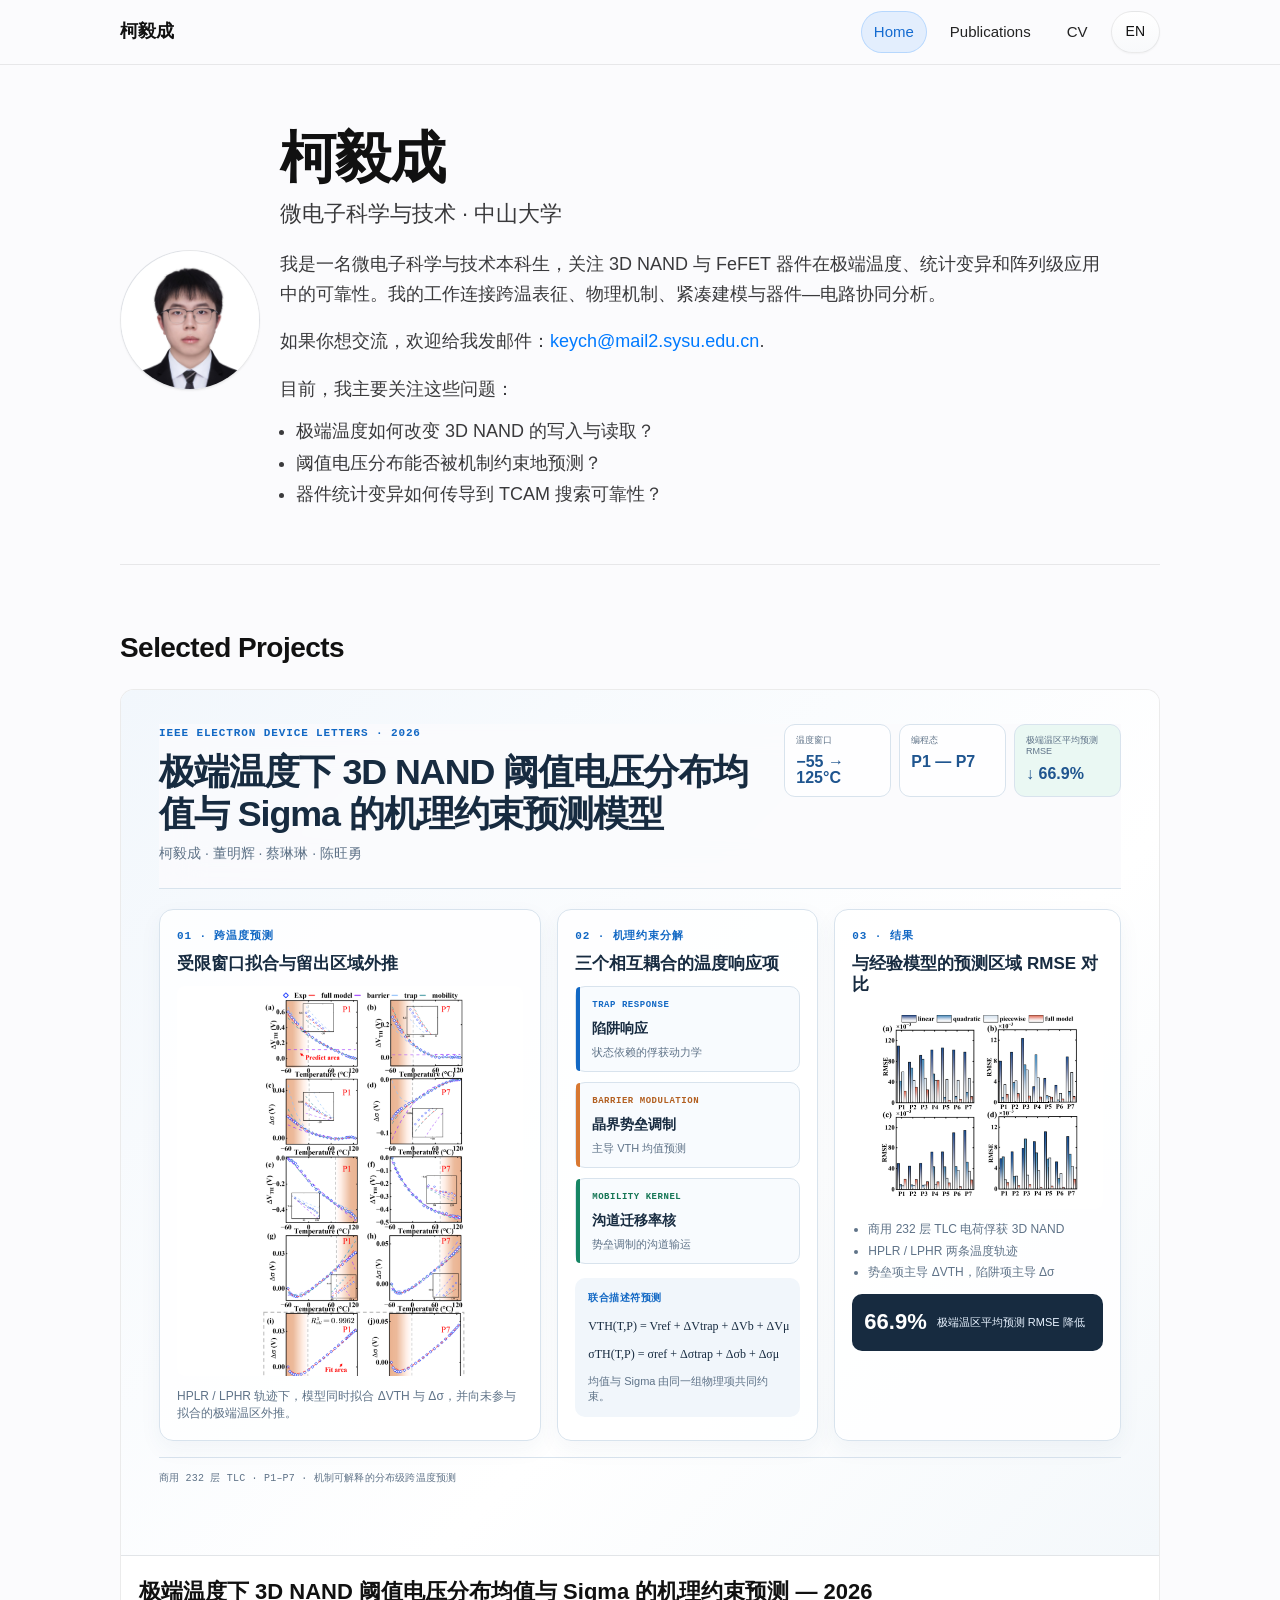
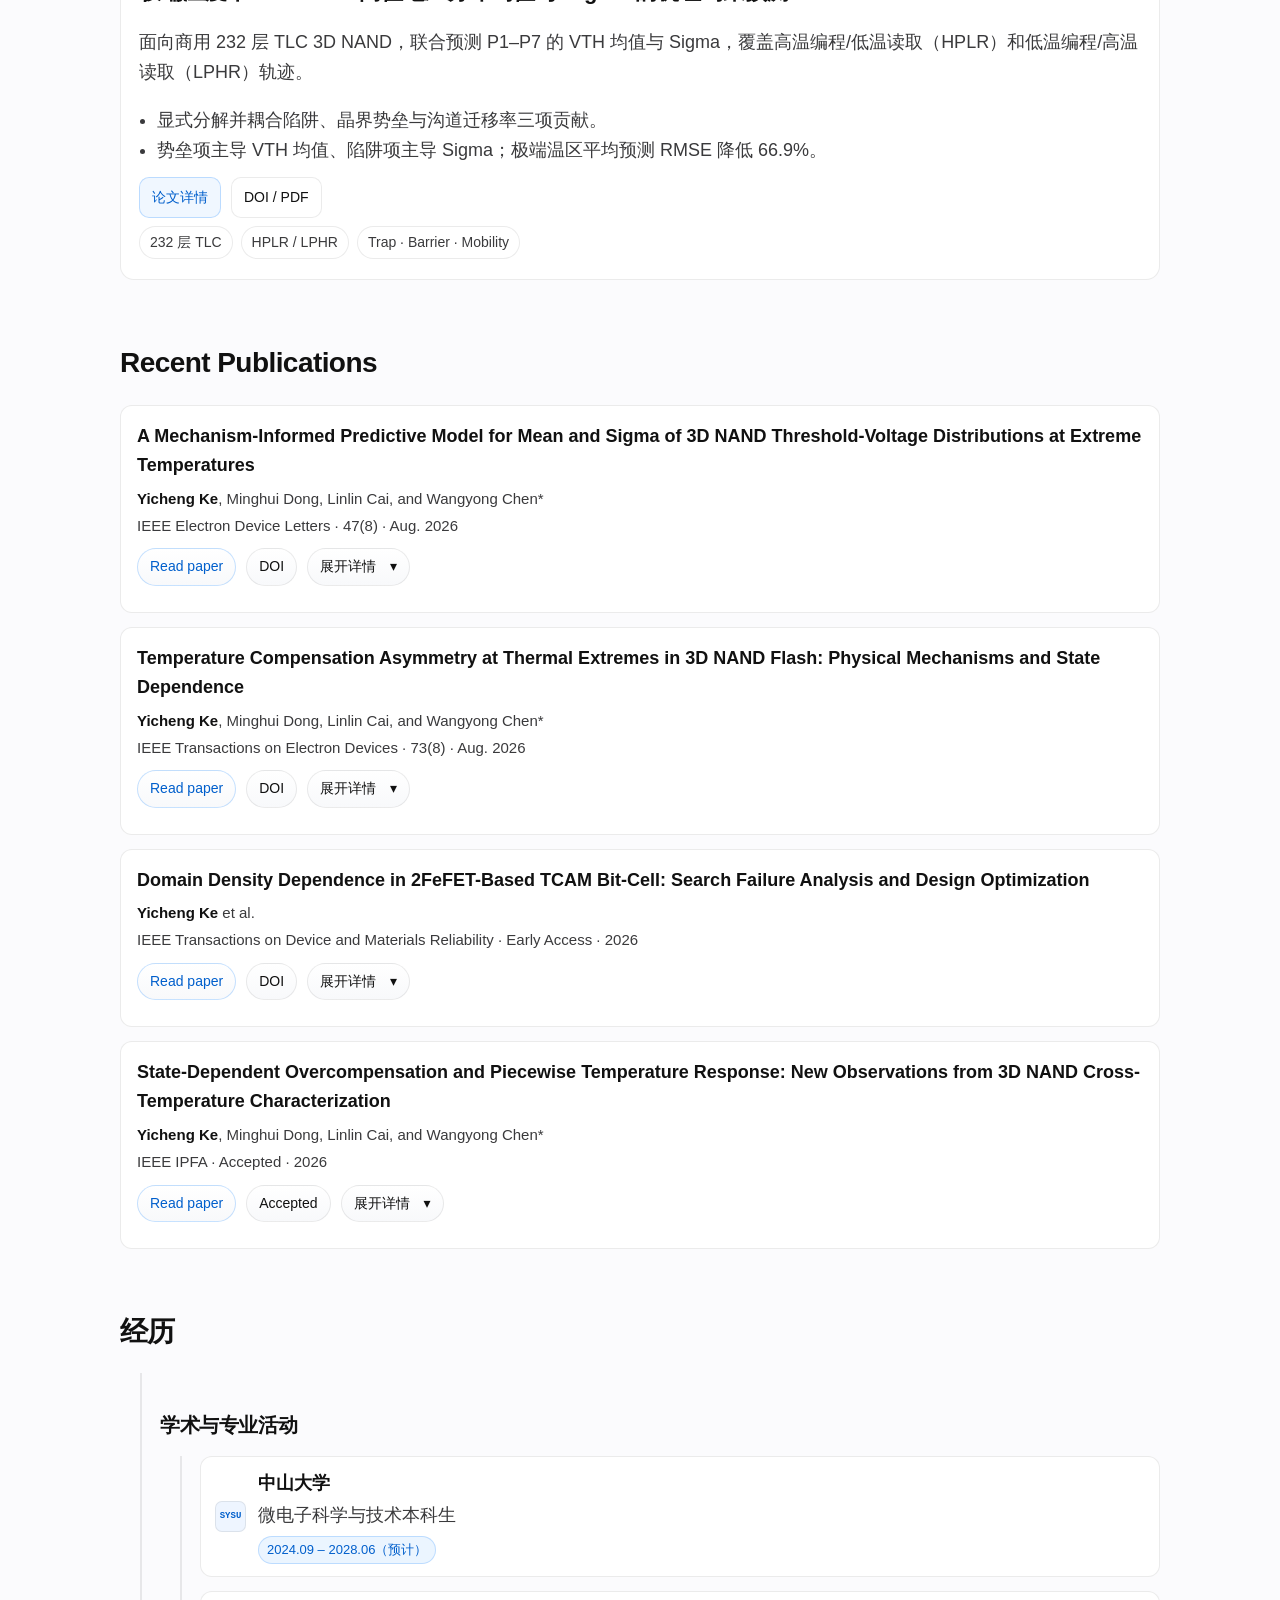
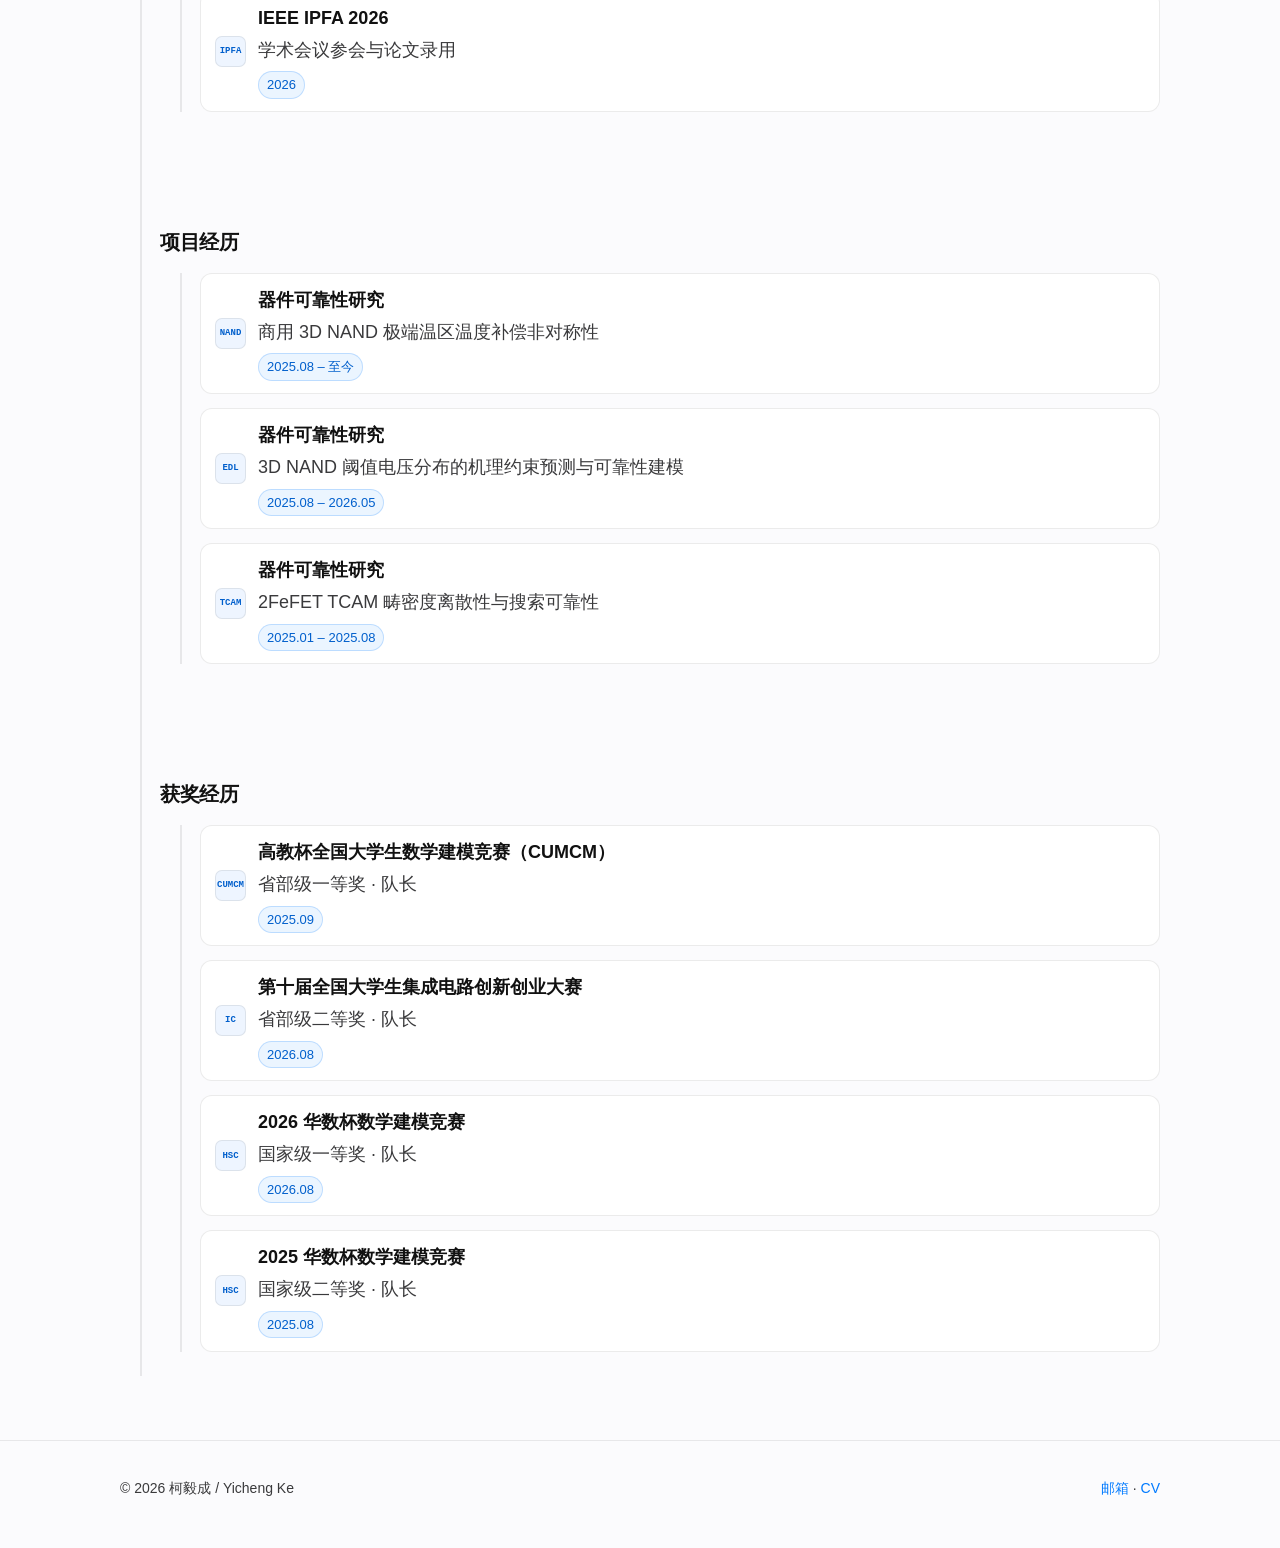
==== commit 896169bc: "Replace project dashboard with EDL research poster" ====
--- a/index.html
+++ b/index.html
@@ -6,7 +6,7 @@
     <meta name="description" content="柯毅成的科研个人主页：3D NAND、FeFET、极端温度可靠性与器件建模。" />
     <title>柯毅成 — 存储器可靠性</title>
     <link rel="icon" href="data:image/svg+xml,%3Csvg xmlns='http://www.w3.org/2000/svg' viewBox='0 0 64 64'%3E%3Ccircle cx='32' cy='32' r='31' fill='%23e8eef5'/%3E%3Ctext x='32' y='39' text-anchor='middle' font-family='Arial' font-size='22' fill='%23007aff'%3EYK%3C/text%3E%3C/svg%3E" />
-    <link rel="stylesheet" href="styles.css" />
+    <link rel="stylesheet" href="styles.css?v=20260929-poster" />
   </head>
   <body>
     <header>
@@ -40,86 +40,52 @@
 
       <section id="projects">
         <h2 class="section-title" id="projectsTitle">Selected Projects</h2>
-        <div class="showcase-controls">
-          <span id="showcaseLabel">Featured project</span>
-          <span class="showcase-fixed" id="showcaseFixed">EDL · Threshold-voltage prediction</span>
-        </div>
         <article class="card showcase-card" aria-live="polite">
           <div class="showcase-media" id="showcaseMedia">
-            <div class="desktop-stage" id="desktopStage" data-mode="edl">
-              <div class="desktop-menubar">
-                <span class="traffic-lights"><i></i><i></i><i></i></span>
-                <span class="desktop-app-name">Research Desk</span>
-                <span class="desktop-time">09:41</span>
-              </div>
-              <div class="desktop-body">
-                <aside class="desktop-sidebar">
-                  <span class="desktop-avatar">YK</span>
-                  <strong id="desktopProjectCode">EDL</strong>
-                  <span id="desktopProjectType">Journal study</span>
-                  <span class="desktop-sidebar-line"></span>
-                  <span>Overview</span>
-                  <span>Measurements</span>
-                  <span>Mechanism</span>
-                </aside>
-                <div class="desktop-main">
-                  <div class="desktop-window-head">
-                    <span id="desktopWindowTitle">Mean / Sigma model</span>
-                    <span class="window-dot">•••</span>
-                  </div>
-                  <div class="metric-grid">
-                    <div><span>Temperature</span><strong id="desktopTemp">−55 → 125°C</strong></div>
-                    <div><span>Average RMSE</span><strong id="desktopMetric">↓ 66.9%</strong></div>
-                    <div><span>States</span><strong id="desktopStates">P1 — P7</strong></div>
-                  </div>
-                  <div class="chart-panel">
-                    <div class="chart-labels"><span id="desktopChartLabel">ΔVTH / Δσ</span><span id="desktopChartHint">trap · barrier · mobility</span></div>
-                    <svg viewBox="0 0 620 220" role="img" aria-label="EDL mechanism-informed VTH mean and Sigma prediction plot">
-                      <defs>
-                        <linearGradient id="chartFill" x1="0" x2="0" y1="0" y2="1">
-                          <stop offset="0%" stop-color="#007aff" stop-opacity=".28" />
-                          <stop offset="100%" stop-color="#007aff" stop-opacity="0" />
-                        </linearGradient>
-                      </defs>
-                      <path class="chart-grid" d="M0 42H620M0 94H620M0 146H620M0 198H620" />
-                      <g class="chart-edl">
-                        <path class="chart-area" d="M0 192 C32 188 34 168 70 168 S106 118 138 124 S170 66 202 89 S241 150 269 132 S301 52 332 75 S370 151 399 110 S432 31 463 59 S493 132 524 118 S564 77 620 42 L620 220 L0 220Z" />
-                        <path class="chart-line" d="M0 192 C32 188 34 168 70 168 S106 118 138 124 S170 66 202 89 S241 150 269 132 S301 52 332 75 S370 151 399 110 S432 31 463 59 S493 132 524 118 S564 77 620 42" />
-                        <path class="chart-line chart-line-second" d="M0 202 C40 200 48 187 81 185 S118 154 148 157 S184 99 213 116 S253 174 282 153 S313 91 344 107 S378 180 408 145 S447 70 476 91 S509 159 542 146 S585 111 620 89" />
-                      </g>
-                      <g class="chart-ted">
-                        <path class="chart-area chart-area-ted" d="M0 187 C38 183 56 162 92 166 S132 121 166 132 S205 93 240 103 S277 83 314 89 S359 75 391 95 S431 123 461 108 S508 104 548 63 S587 51 620 42 L620 220 L0 220Z" />
-                        <path class="chart-line chart-line-ted-on" d="M0 187 C38 183 56 162 92 166 S132 121 166 132 S205 93 240 103 S277 83 314 89 S359 75 391 95 S431 123 461 108 S508 104 548 63 S587 51 620 42" />
-                        <path class="chart-line chart-line-second chart-line-ted-off" d="M0 202 C38 199 58 180 95 184 S130 149 167 158 S207 127 242 139 S282 119 317 130 S359 115 391 133 S431 157 461 149 S506 138 548 108 S588 95 620 84" />
-                        <path class="chart-divider" d="M420 30V210" />
-                      </g>
-                      <g class="chart-tdmr">
-                        <rect class="chart-bar" x="35" y="157" width="52" height="43" rx="5" />
-                        <rect class="chart-bar" x="120" y="130" width="52" height="70" rx="5" />
-                        <rect class="chart-bar" x="205" y="94" width="52" height="106" rx="5" />
-                        <rect class="chart-bar" x="290" y="70" width="52" height="130" rx="5" />
-                        <rect class="chart-bar" x="375" y="49" width="52" height="151" rx="5" />
-                        <rect class="chart-bar" x="460" y="32" width="52" height="168" rx="5" />
-                        <path class="chart-line chart-line-tdmr" d="M61 148 C141 123 227 87 316 62 S478 21 548 18" />
-                        <circle class="chart-dot" cx="61" cy="148" r="6" /><circle class="chart-dot" cx="151" cy="119" r="6" /><circle class="chart-dot" cx="239" cy="84" r="6" /><circle class="chart-dot" cx="329" cy="58" r="6" /><circle class="chart-dot" cx="419" cy="42" r="6" /><circle class="chart-dot" cx="509" cy="26" r="6" />
-                      </g>
-                      <g class="chart-ipfa">
-                        <path class="chart-area chart-area-ipfa" d="M0 187 C45 185 77 171 113 172 S184 150 226 157 L327 157 C363 145 383 118 423 113 S484 88 529 82 S584 57 620 49 L620 220 L0 220Z" />
-                        <path class="chart-line chart-line-ipfa" d="M0 187 C45 185 77 171 113 172 S184 150 226 157 L327 157 C363 145 383 118 423 113 S484 88 529 82 S584 57 620 49" />
-                        <path class="chart-line chart-line-second chart-line-ipfa-second" d="M0 199 C45 198 77 191 113 191 S184 181 226 186 L327 186 C363 175 383 153 423 148 S484 128 529 122 S584 102 620 95" />
-                        <path class="chart-divider chart-divider-ipfa" d="M327 30V210" />
-                      </g>
-                    </svg>
-                    <div class="chart-axis"><span id="desktopAxisLeft">cold</span><span id="desktopAxisMid">program state</span><span id="desktopAxisRight">hot</span></div>
-                  </div>
-                  <div class="desktop-status"><span class="status-pulse"></span><span id="desktopStatus">Model ready · cross-temperature view</span></div>
-                </div>
-              </div>
-            </div>
-          </div>
+  <div class="edl-poster" role="group" aria-label="EDL mechanism-informed predictive model poster">
+    <header class="edl-poster-header">
+      <div class="edl-eyebrow" data-zh="IEEE ELECTRON DEVICE LETTERS · 2026" data-en="IEEE ELECTRON DEVICE LETTERS · 2026">IEEE ELECTRON DEVICE LETTERS · 2026</div>
+      <h3 data-zh="极端温度下 3D NAND 阈值电压分布均值与 Sigma 的机理约束预测模型" data-en="A mechanism-informed predictive model for mean and Sigma of 3D NAND threshold-voltage distributions at extreme temperatures">A mechanism-informed predictive model for mean and Sigma of 3D NAND threshold-voltage distributions at extreme temperatures</h3>
+      <p class="edl-authors" data-zh="柯毅成 · 董明辉 · 蔡琳琳 · 陈旺勇" data-en="Yicheng Ke · Minghui Dong · Linlin Cai · Wangyong Chen">Yicheng Ke · Minghui Dong · Linlin Cai · Wangyong Chen</p>
+      <div class="edl-stat-row">
+        <div class="edl-stat"><span data-zh="温度窗口" data-en="TEMPERATURE WINDOW">TEMPERATURE WINDOW</span><strong>−55 → 125°C</strong></div>
+        <div class="edl-stat"><span data-zh="编程态" data-en="PROGRAM STATES">PROGRAM STATES</span><strong>P1 — P7</strong></div>
+        <div class="edl-stat edl-stat-accent"><span data-zh="极端温区平均预测 RMSE" data-en="EXTREME-REGION AVG. RMSE">EXTREME-REGION AVG. RMSE</span><strong>↓ 66.9%</strong></div>
+      </div>
+    </header>
+    <div class="edl-poster-grid">
+      <section class="edl-poster-panel edl-poster-figure">
+        <div class="edl-panel-kicker" data-zh="01 · 跨温度预测" data-en="01 · CROSS-TEMPERATURE PREDICTION">01 · CROSS-TEMPERATURE PREDICTION</div>
+        <h4 data-zh="受限窗口拟合与留出区域外推" data-en="Restricted-window fitting and held-out extrapolation">Restricted-window fitting and held-out extrapolation</h4>
+        <img src="assets/edl-fig1.png" alt="EDL restricted-window fitting and extrapolation plots" />
+        <p class="edl-caption" data-zh="HPLR / LPHR 轨迹下，模型同时拟合 ΔVTH 与 Δσ，并向未参与拟合的极端温区外推。" data-en="Under HPLR and LPHR trajectories, the model fits both ΔVTH and Δσ, then extrapolates into held-out extreme-temperature regions.">Under HPLR and LPHR trajectories, the model fits both ΔVTH and Δσ, then extrapolates into held-out extreme-temperature regions.</p>
+      </section>
+      <section class="edl-poster-panel edl-poster-mechanism">
+        <div class="edl-panel-kicker" data-zh="02 · 机理约束分解" data-en="02 · MECHANISM-INFORMED DECOMPOSITION">02 · MECHANISM-INFORMED DECOMPOSITION</div>
+        <h4 data-zh="三个相互耦合的温度响应项" data-en="Three coupled temperature-response terms">Three coupled temperature-response terms</h4>
+        <div class="edl-mechanism-item trap"><b>TRAP RESPONSE</b><strong data-zh="陷阱响应" data-en="Charge loss & sigma broadening">Charge loss & sigma broadening</strong><span data-zh="状态依赖的俘获动力学" data-en="State-dependent trap kinetics">State-dependent trap kinetics</span></div>
+        <div class="edl-mechanism-item barrier"><b>BARRIER MODULATION</b><strong data-zh="晶界势垒调制" data-en="Grain-boundary barrier">Grain-boundary barrier</strong><span data-zh="主导 VTH 均值预测" data-en="Dominates VTH mean prediction">Dominates VTH mean prediction</span></div>
+        <div class="edl-mechanism-item mobility"><b>MOBILITY KERNEL</b><strong data-zh="沟道迁移率核" data-en="Temperature-dependent transport">Temperature-dependent transport</strong><span data-zh="势垒调制的沟道输运" data-en="Barrier-modulated channel mobility">Barrier-modulated channel mobility</span></div>
+        <div class="edl-equation"><b data-zh="联合描述符预测" data-en="JOINT DESCRIPTOR PREDICTION">JOINT DESCRIPTOR PREDICTION</b><code>VTH(T,P) = Vref + ΔVtrap + ΔVb + ΔVμ</code><code>σTH(T,P) = σref + Δσtrap + Δσb + Δσμ</code><span data-zh="均值与 Sigma 由同一组物理项共同约束。" data-en="Mean and Sigma are constrained by the same physical terms.">Mean and Sigma are constrained by the same physical terms.</span></div>
+      </section>
+      <section class="edl-poster-panel edl-poster-results">
+        <div class="edl-panel-kicker" data-zh="03 · 结果" data-en="03 · RESULTS">03 · RESULTS</div>
+        <h4 data-zh="与经验模型的预测区域 RMSE 对比" data-en="Prediction-region RMSE versus empirical models">Prediction-region RMSE versus empirical models</h4>
+        <img src="assets/edl-fig3.png" alt="EDL prediction-region RMSE comparison" />
+        <ul>
+          <li data-zh="商用 232 层 TLC 电荷俘获 3D NAND" data-en="Commercial 232-layer TLC charge-trap 3D NAND">Commercial 232-layer TLC charge-trap 3D NAND</li>
+          <li data-zh="HPLR / LPHR 两条温度轨迹" data-en="HPLR and LPHR temperature trajectories">HPLR and LPHR temperature trajectories</li>
+          <li data-zh="势垒项主导 ΔVTH，陷阱项主导 Δσ" data-en="Barrier dominates ΔVTH; trap dominates Δσ">Barrier dominates ΔVTH; trap dominates Δσ</li>
+        </ul>
+        <div class="edl-result-banner"><strong>66.9%</strong><span data-zh="极端温区平均预测 RMSE 降低" data-en="lower average prediction RMSE in extreme regions">lower average prediction RMSE in extreme regions</span></div>
+      </section>
+    </div>
+    <footer class="edl-poster-footer" data-zh="商用 232 层 TLC · P1–P7 · 机制可解释的分布级跨温度预测" data-en="Commercial 232-layer TLC · P1–P7 · Interpretable distribution-level cross-temperature prediction">Commercial 232-layer TLC · P1–P7 · Interpretable distribution-level cross-temperature prediction</footer>
+  </div>
+</div>
           <div class="card-body">
-            <h3><span id="showcaseTitle">3D NAND threshold-voltage prediction</span> — <span id="showcaseYear">2026</span></h3>
-            <p class="muted" id="showcaseCopy">A mechanism-constrained model jointly predicts VTH mean and Sigma across extreme temperatures.</p>
+            <h3><span id="showcaseTitle">极端温度下 3D NAND 阈值电压分布均值与 Sigma 的机理约束预测</span> — <span id="showcaseYear">2026</span></h3>
+            <p class="muted" id="showcaseCopy">面向商用 232 层 TLC 3D NAND，联合预测 P1–P7 的 VTH 均值与 Sigma，覆盖 HPLR 和 LPHR 温度轨迹。</p>
             <ul id="showcaseBullets"></ul>
             <div class="links" id="showcaseLinks"></div>
             <div class="tags" id="showcaseTags"></div>
@@ -145,8 +111,8 @@
       </div>
     </footer>
 
-    <script src="content.js"></script>
-    <script src="papers.js"></script>
-    <script src="script.js"></script>
+    <script src="content.js?v=20260929-poster"></script>
+    <script src="papers.js?v=20260929-poster"></script>
+    <script src="script.js?v=20260929-poster"></script>
   </body>
 </html>
--- a/styles.css
+++ b/styles.css
@@ -190,24 +190,6 @@
   letter-spacing: -.02em;
 }
 
-.showcase-controls {
-  display: flex;
-  align-items: center;
-  justify-content: space-between;
-  gap: 12px;
-  margin: 0 0 14px;
-  color: var(--subtle);
-  font-size: 14px;
-}
-.showcase-controls > span:first-child { font-weight: 600; }
-.showcase-fixed {
-  padding: 8px 12px;
-  border: 1px solid var(--hairline);
-  border-radius: 999px;
-  color: var(--accent-ink);
-  background: rgba(0, 122, 255, .06);
-  font-size: 14px;
-}
 .card {
   overflow: hidden;
   border: 1px solid var(--hairline);
@@ -218,15 +200,58 @@
 }
 .card:hover { transform: translateY(-3px); box-shadow: var(--shadow-2); }
 .showcase-media {
-  display: grid;
-  place-items: center;
+  display: block;
   width: 100%;
-  min-height: 390px;
-  padding: 38px 28px;
+  min-height: 0;
+  padding: 0;
   overflow: hidden;
   border-bottom: 1px solid var(--hairline);
-  background: linear-gradient(135deg, #eef1f7, #fff);
-}
+  background: #f5f8fc;
+}
+.edl-poster {
+  --poster-ink: #172b40;
+  --poster-muted: #5f7388;
+  --poster-line: #d8e3ed;
+  --poster-blue: #1268c4;
+  padding: 34px 38px 20px;
+  color: var(--poster-ink);
+  background: linear-gradient(135deg, #f2f7fc 0%, #fff 62%, #f4f8fb 100%);
+}
+.edl-poster-header { position: relative; padding-bottom: 23px; border-bottom: 1px solid var(--poster-line); }
+.edl-eyebrow,
+.edl-panel-kicker { color: var(--poster-blue); font-family: var(--mono); font-size: 11px; font-weight: 700; letter-spacing: .08em; }
+.edl-poster-header h3 { max-width: 62%; margin: 10px 0 7px; color: var(--poster-ink); font-size: clamp(23px, 2.8vw, 36px); line-height: 1.16; letter-spacing: -.03em; }
+.edl-authors { margin: 0; color: var(--poster-muted); font-size: 14px; }
+.edl-stat-row { position: absolute; top: 0; right: 0; display: grid; grid-template-columns: repeat(3, minmax(86px, 1fr)); gap: 8px; width: 35%; }
+.edl-stat { min-height: 70px; padding: 10px 11px; border: 1px solid var(--poster-line); border-radius: 11px; background: rgba(255, 255, 255, .76); }
+.edl-stat span { display: block; color: var(--poster-muted); font-size: 9px; line-height: 1.25; }
+.edl-stat strong { display: block; margin-top: 8px; color: #1f558f; font-size: 16px; line-height: 1; }
+.edl-stat-accent { background: #eaf8f3; }
+.edl-poster-grid { display: grid; grid-template-columns: 1.2fr .82fr .9fr; gap: 16px; margin-top: 20px; }
+.edl-poster-panel { min-width: 0; padding: 17px; border: 1px solid var(--poster-line); border-radius: 14px; background: rgba(255, 255, 255, .84); box-shadow: 0 8px 22px rgba(33, 76, 112, .05); }
+.edl-poster-panel h4 { margin: 7px 0 12px; color: var(--poster-ink); font-size: 17px; line-height: 1.25; }
+.edl-poster-figure img { display: block; width: 100%; height: 390px; object-fit: contain; object-position: center top; border-radius: 8px; background: #fff; }
+.edl-caption { margin: 12px 0 0; color: var(--poster-muted); font-size: 12px; line-height: 1.45; }
+.edl-mechanism-item { position: relative; margin-top: 10px; padding: 11px 12px 10px 16px; border: 1px solid var(--poster-line); border-radius: 10px; background: #f8fbfe; }
+.edl-mechanism-item::before { position: absolute; top: 0; bottom: 0; left: 0; width: 4px; content: ""; border-radius: 10px 0 0 10px; background: var(--poster-blue); }
+.edl-mechanism-item.barrier::before { background: #d87831; }
+.edl-mechanism-item.mobility::before { background: #168564; }
+.edl-mechanism-item b { display: block; color: var(--poster-blue); font-family: var(--mono); font-size: 9px; letter-spacing: .06em; }
+.edl-mechanism-item.barrier b { color: #b25f20; }
+.edl-mechanism-item.mobility b { color: #147554; }
+.edl-mechanism-item strong { display: block; margin-top: 4px; font-size: 14px; }
+.edl-mechanism-item span { display: block; margin-top: 3px; color: var(--poster-muted); font-size: 11px; }
+.edl-equation { display: grid; gap: 9px; margin-top: 14px; padding: 13px; border-radius: 10px; color: var(--poster-muted); background: #f1f6fb; }
+.edl-equation b { color: var(--poster-blue); font-family: var(--mono); font-size: 10px; letter-spacing: .05em; }
+.edl-equation code { color: var(--poster-ink); font-family: Georgia, serif; font-size: 12px; white-space: nowrap; }
+.edl-equation span { font-size: 11px; line-height: 1.35; }
+.edl-poster-results img { display: block; width: 100%; height: 202px; object-fit: contain; object-position: center top; border-radius: 8px; background: #fff; }
+.edl-poster-results ul { margin: 12px 0 0 16px; padding: 0; color: var(--poster-muted); font-size: 12px; line-height: 1.45; }
+.edl-poster-results li { margin: 4px 0; }
+.edl-result-banner { display: flex; align-items: center; gap: 10px; margin-top: 13px; padding: 10px 12px; border-radius: 10px; color: #e8f3ff; background: var(--poster-ink); }
+.edl-result-banner strong { color: #fff; font-size: 22px; }
+.edl-result-banner span { font-size: 11px; line-height: 1.25; }
+.edl-poster-footer { margin-top: 16px; padding-top: 13px; border-top: 1px solid var(--poster-line); color: var(--poster-muted); font-family: var(--mono); font-size: 10px; letter-spacing: .02em; }
 .showcase-card:hover .desktop-stage { transform: translateY(-3px) rotateX(1deg); }
 .desktop-stage {
   width: min(840px, 100%);
@@ -347,7 +372,7 @@
 .card-body { padding: 18px 18px 20px; }
 .card-body h3 { margin: 0 0 8px; font-size: 22px; }
 .muted { color: var(--subtle); }
-.card-body ul { margin: 8px 0 0 18px; padding: 0; color: var(--subtle); font-size: 15px; }
+.card-body ul { margin: 8px 0 0 18px; padding: 0; color: var(--subtle); font-size: 18px; }
 .tags { display: flex; flex-wrap: wrap; gap: 8px; margin-top: 8px; }
 .tag {
   padding: 4px 10px;
@@ -448,9 +473,14 @@
   .hero { padding-top: 43px; }
   .hero-flex { align-items: flex-start; flex-direction: column; }
   .avatar { width: 88px; height: 88px; }
-  .showcase-controls { align-items: flex-start; flex-direction: column; }
-  .showcase-fixed { width: 100%; box-sizing: border-box; text-align: center; }
-  .showcase-media { min-height: 300px; padding: 18px 8px; }
+  .edl-poster { padding: 24px 18px 16px; }
+  .edl-poster-header h3 { max-width: none; font-size: 25px; }
+  .edl-stat-row { position: static; width: 100%; margin-top: 17px; }
+  .edl-stat { min-height: 62px; }
+  .edl-poster-grid { grid-template-columns: 1fr; gap: 12px; }
+  .edl-poster-figure img { height: 430px; }
+  .edl-poster-results img { height: 230px; }
+  .edl-equation code { font-size: 11px; }
   .desktop-body { grid-template-columns: 98px minmax(0, 1fr); min-height: 250px; }
   .desktop-sidebar { padding: 13px 10px; font-size: 9px; }
   .desktop-main { padding: 14px 11px 10px; }
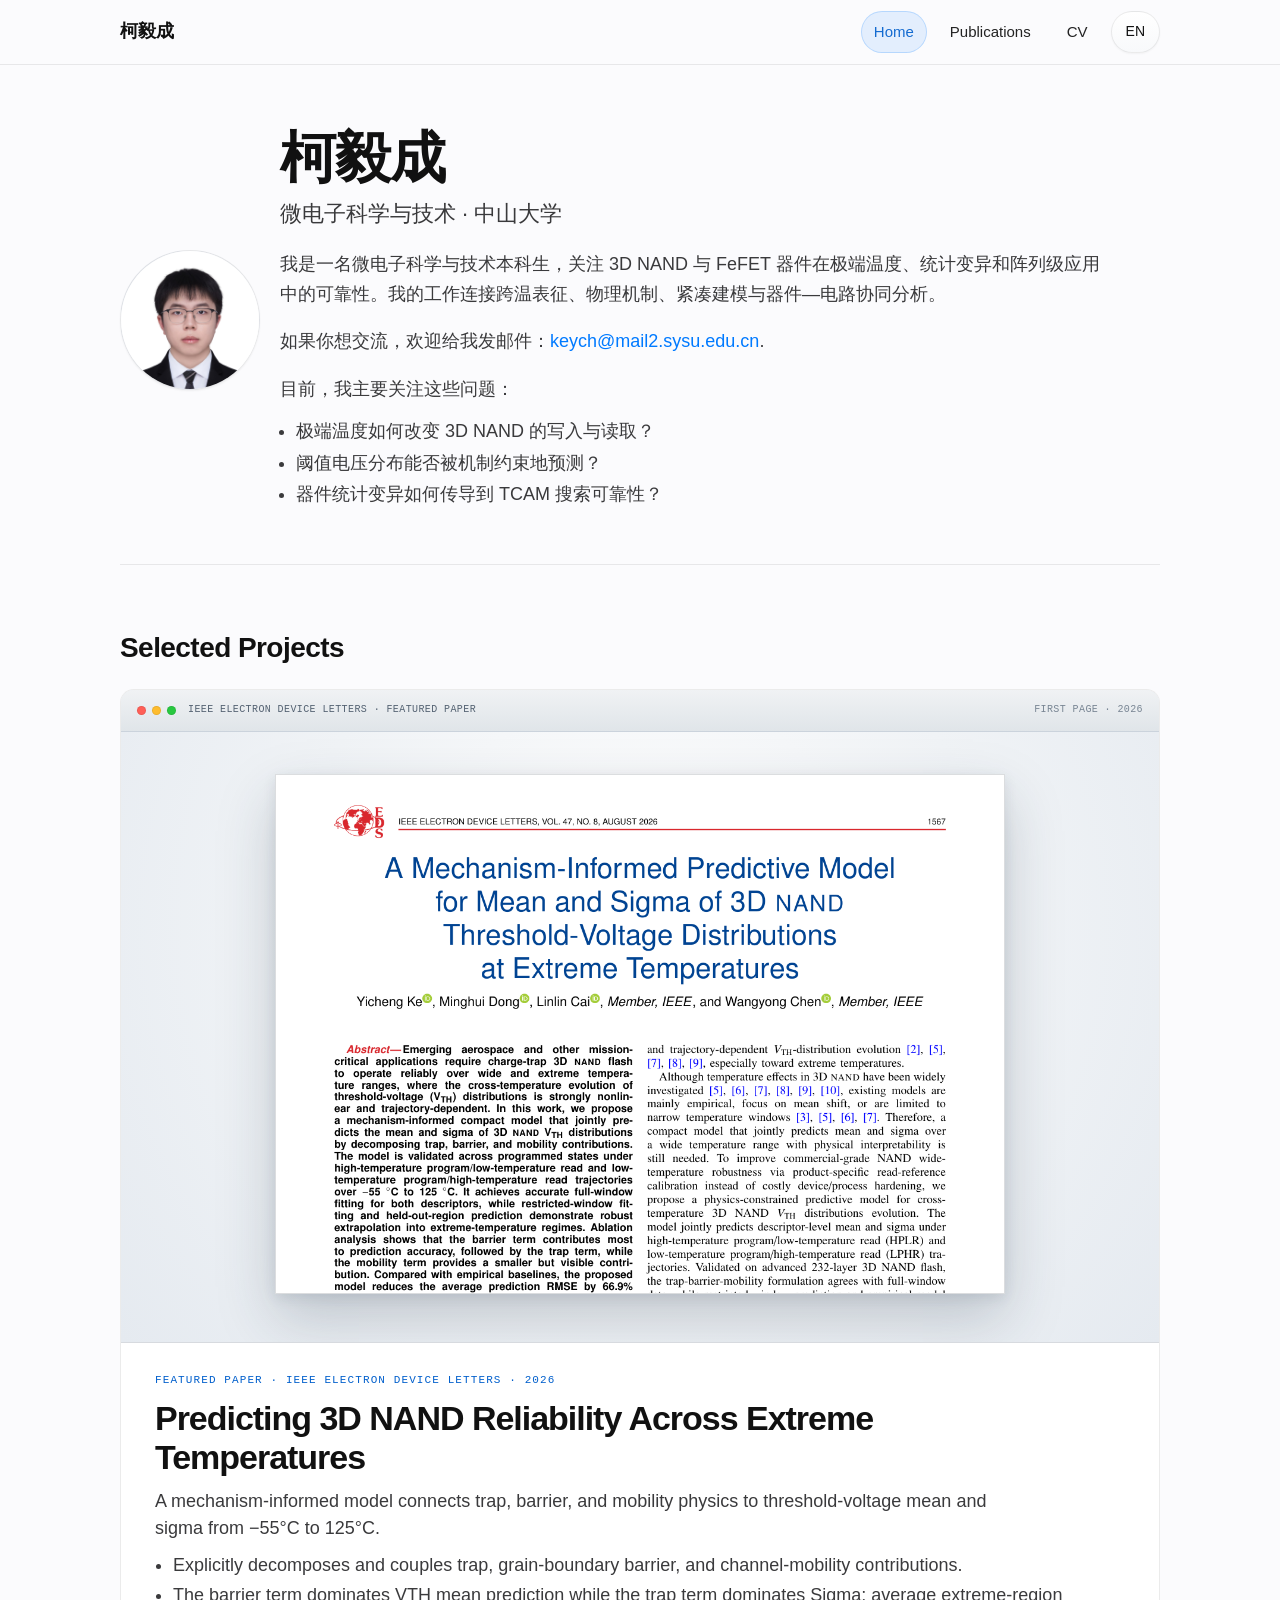
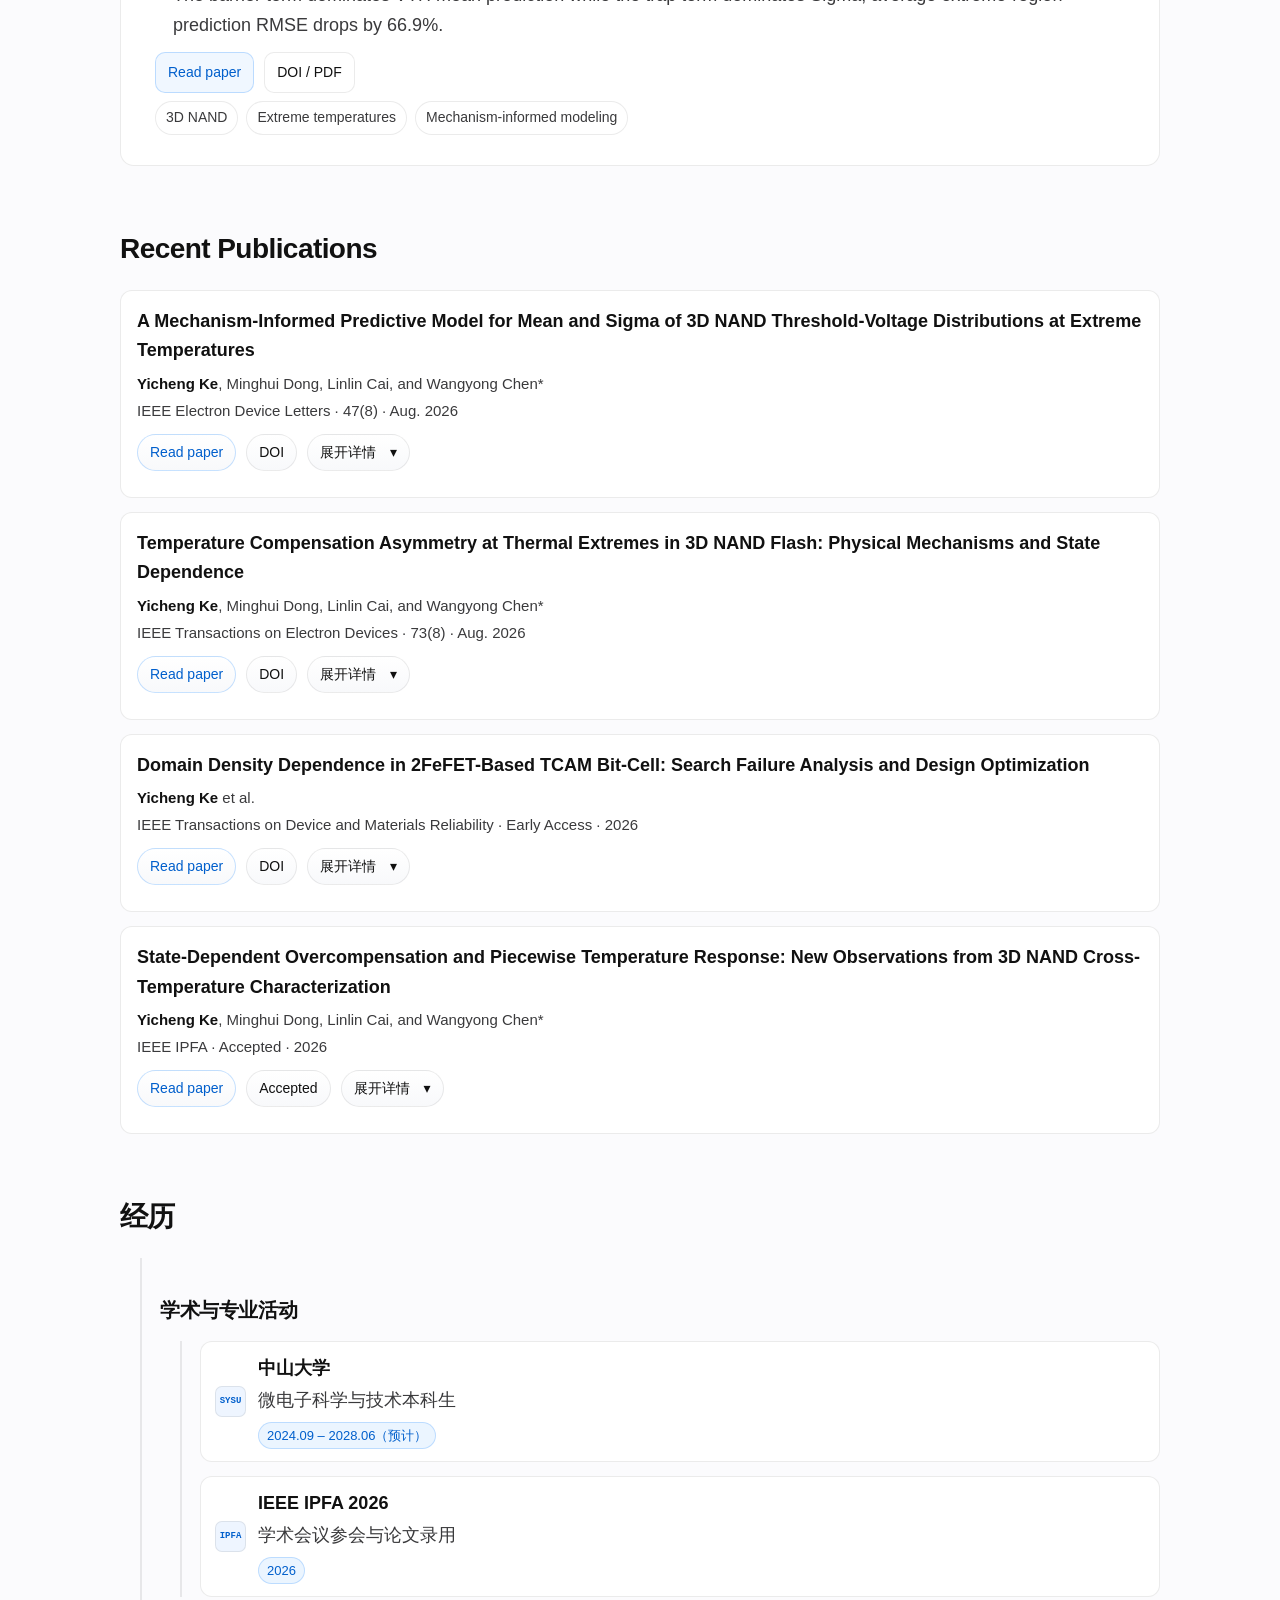
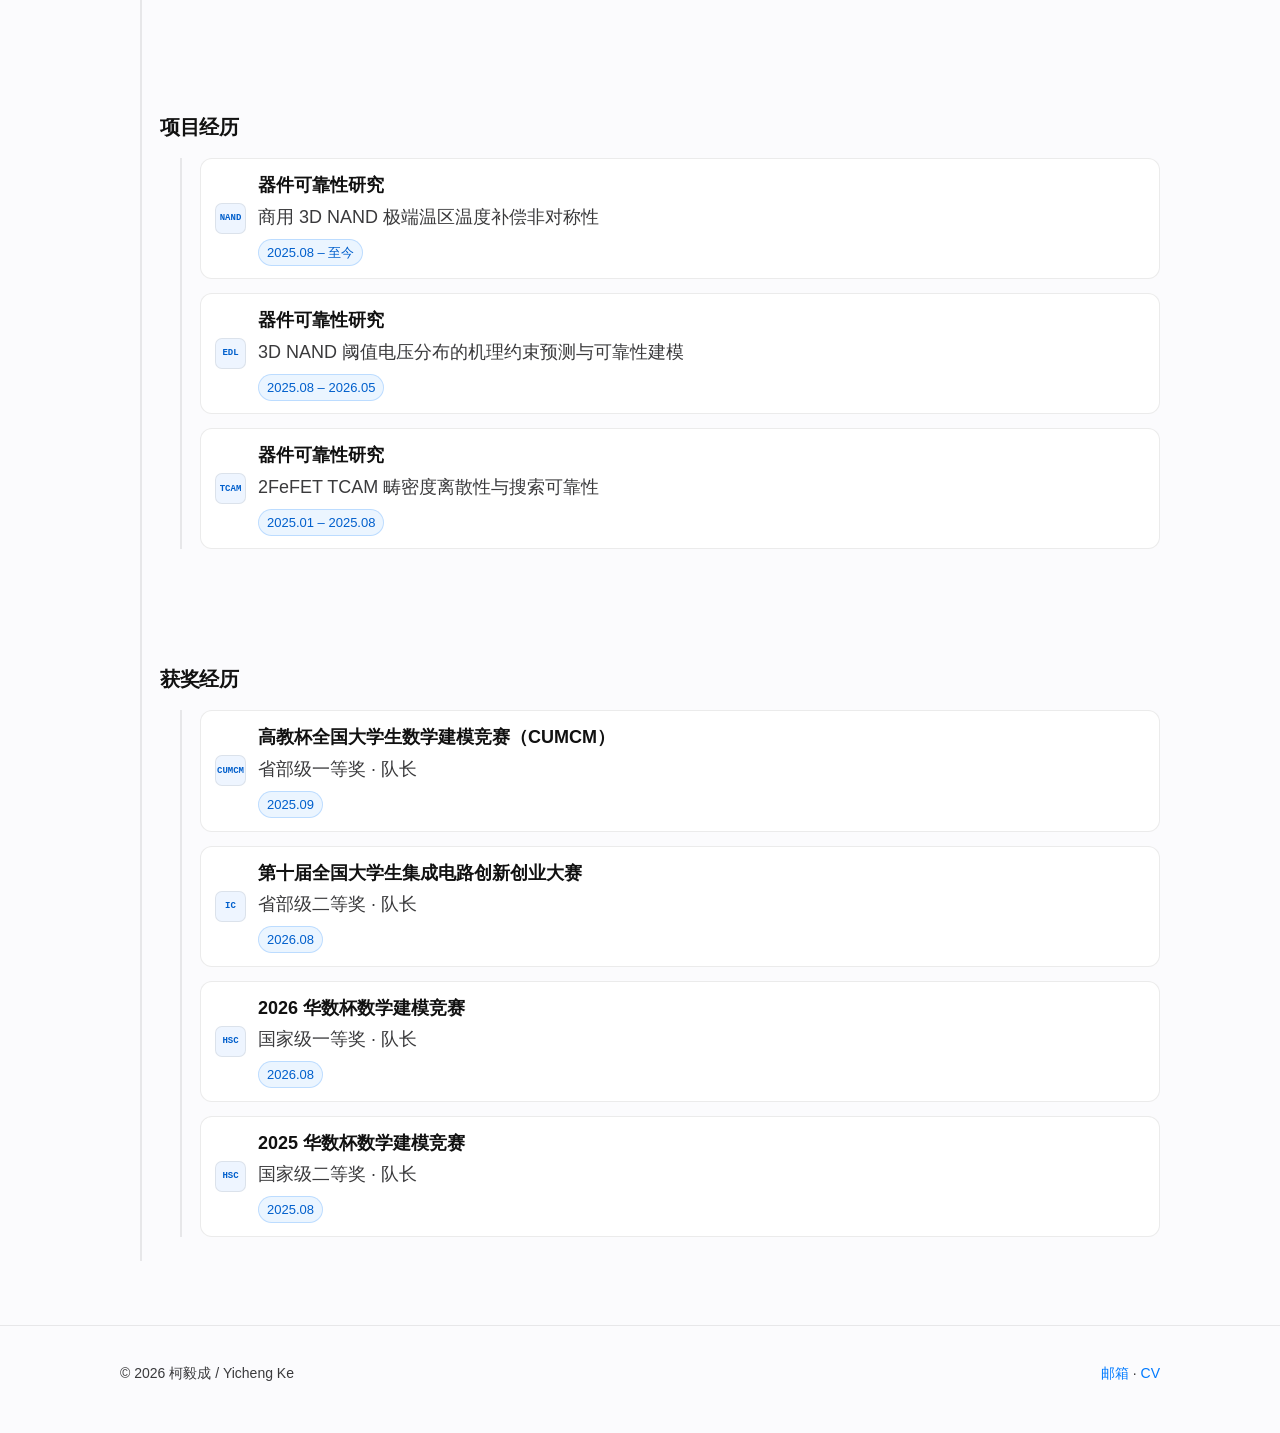
==== commit 94c770f3: "Refine EDL featured paper preview" ====
--- a/index.html
+++ b/index.html
@@ -6,7 +6,7 @@
     <meta name="description" content="柯毅成的科研个人主页：3D NAND、FeFET、极端温度可靠性与器件建模。" />
     <title>柯毅成 — 存储器可靠性</title>
     <link rel="icon" href="data:image/svg+xml,%3Csvg xmlns='http://www.w3.org/2000/svg' viewBox='0 0 64 64'%3E%3Ccircle cx='32' cy='32' r='31' fill='%23e8eef5'/%3E%3Ctext x='32' y='39' text-anchor='middle' font-family='Arial' font-size='22' fill='%23007aff'%3EYK%3C/text%3E%3C/svg%3E" />
-    <link rel="stylesheet" href="styles.css?v=20260929-poster" />
+    <link rel="stylesheet" href="styles.css?v=20260929-firstpage" />
   </head>
   <body>
     <header>
@@ -42,50 +42,21 @@
         <h2 class="section-title" id="projectsTitle">Selected Projects</h2>
         <article class="card showcase-card" aria-live="polite">
           <div class="showcase-media" id="showcaseMedia">
-  <div class="edl-poster" role="group" aria-label="EDL mechanism-informed predictive model poster">
-    <header class="edl-poster-header">
-      <div class="edl-eyebrow" data-zh="IEEE ELECTRON DEVICE LETTERS · 2026" data-en="IEEE ELECTRON DEVICE LETTERS · 2026">IEEE ELECTRON DEVICE LETTERS · 2026</div>
-      <h3 data-zh="极端温度下 3D NAND 阈值电压分布均值与 Sigma 的机理约束预测模型" data-en="A mechanism-informed predictive model for mean and Sigma of 3D NAND threshold-voltage distributions at extreme temperatures">A mechanism-informed predictive model for mean and Sigma of 3D NAND threshold-voltage distributions at extreme temperatures</h3>
-      <p class="edl-authors" data-zh="柯毅成 · 董明辉 · 蔡琳琳 · 陈旺勇" data-en="Yicheng Ke · Minghui Dong · Linlin Cai · Wangyong Chen">Yicheng Ke · Minghui Dong · Linlin Cai · Wangyong Chen</p>
-      <div class="edl-stat-row">
-        <div class="edl-stat"><span data-zh="温度窗口" data-en="TEMPERATURE WINDOW">TEMPERATURE WINDOW</span><strong>−55 → 125°C</strong></div>
-        <div class="edl-stat"><span data-zh="编程态" data-en="PROGRAM STATES">PROGRAM STATES</span><strong>P1 — P7</strong></div>
-        <div class="edl-stat edl-stat-accent"><span data-zh="极端温区平均预测 RMSE" data-en="EXTREME-REGION AVG. RMSE">EXTREME-REGION AVG. RMSE</span><strong>↓ 66.9%</strong></div>
-      </div>
-    </header>
-    <div class="edl-poster-grid">
-      <section class="edl-poster-panel edl-poster-figure">
-        <div class="edl-panel-kicker" data-zh="01 · 跨温度预测" data-en="01 · CROSS-TEMPERATURE PREDICTION">01 · CROSS-TEMPERATURE PREDICTION</div>
-        <h4 data-zh="受限窗口拟合与留出区域外推" data-en="Restricted-window fitting and held-out extrapolation">Restricted-window fitting and held-out extrapolation</h4>
-        <img src="assets/edl-fig1.png" alt="EDL restricted-window fitting and extrapolation plots" />
-        <p class="edl-caption" data-zh="HPLR / LPHR 轨迹下，模型同时拟合 ΔVTH 与 Δσ，并向未参与拟合的极端温区外推。" data-en="Under HPLR and LPHR trajectories, the model fits both ΔVTH and Δσ, then extrapolates into held-out extreme-temperature regions.">Under HPLR and LPHR trajectories, the model fits both ΔVTH and Δσ, then extrapolates into held-out extreme-temperature regions.</p>
-      </section>
-      <section class="edl-poster-panel edl-poster-mechanism">
-        <div class="edl-panel-kicker" data-zh="02 · 机理约束分解" data-en="02 · MECHANISM-INFORMED DECOMPOSITION">02 · MECHANISM-INFORMED DECOMPOSITION</div>
-        <h4 data-zh="三个相互耦合的温度响应项" data-en="Three coupled temperature-response terms">Three coupled temperature-response terms</h4>
-        <div class="edl-mechanism-item trap"><b>TRAP RESPONSE</b><strong data-zh="陷阱响应" data-en="Charge loss & sigma broadening">Charge loss & sigma broadening</strong><span data-zh="状态依赖的俘获动力学" data-en="State-dependent trap kinetics">State-dependent trap kinetics</span></div>
-        <div class="edl-mechanism-item barrier"><b>BARRIER MODULATION</b><strong data-zh="晶界势垒调制" data-en="Grain-boundary barrier">Grain-boundary barrier</strong><span data-zh="主导 VTH 均值预测" data-en="Dominates VTH mean prediction">Dominates VTH mean prediction</span></div>
-        <div class="edl-mechanism-item mobility"><b>MOBILITY KERNEL</b><strong data-zh="沟道迁移率核" data-en="Temperature-dependent transport">Temperature-dependent transport</strong><span data-zh="势垒调制的沟道输运" data-en="Barrier-modulated channel mobility">Barrier-modulated channel mobility</span></div>
-        <div class="edl-equation"><b data-zh="联合描述符预测" data-en="JOINT DESCRIPTOR PREDICTION">JOINT DESCRIPTOR PREDICTION</b><code>VTH(T,P) = Vref + ΔVtrap + ΔVb + ΔVμ</code><code>σTH(T,P) = σref + Δσtrap + Δσb + Δσμ</code><span data-zh="均值与 Sigma 由同一组物理项共同约束。" data-en="Mean and Sigma are constrained by the same physical terms.">Mean and Sigma are constrained by the same physical terms.</span></div>
-      </section>
-      <section class="edl-poster-panel edl-poster-results">
-        <div class="edl-panel-kicker" data-zh="03 · 结果" data-en="03 · RESULTS">03 · RESULTS</div>
-        <h4 data-zh="与经验模型的预测区域 RMSE 对比" data-en="Prediction-region RMSE versus empirical models">Prediction-region RMSE versus empirical models</h4>
-        <img src="assets/edl-fig3.png" alt="EDL prediction-region RMSE comparison" />
-        <ul>
-          <li data-zh="商用 232 层 TLC 电荷俘获 3D NAND" data-en="Commercial 232-layer TLC charge-trap 3D NAND">Commercial 232-layer TLC charge-trap 3D NAND</li>
-          <li data-zh="HPLR / LPHR 两条温度轨迹" data-en="HPLR and LPHR temperature trajectories">HPLR and LPHR temperature trajectories</li>
-          <li data-zh="势垒项主导 ΔVTH，陷阱项主导 Δσ" data-en="Barrier dominates ΔVTH; trap dominates Δσ">Barrier dominates ΔVTH; trap dominates Δσ</li>
-        </ul>
-        <div class="edl-result-banner"><strong>66.9%</strong><span data-zh="极端温区平均预测 RMSE 降低" data-en="lower average prediction RMSE in extreme regions">lower average prediction RMSE in extreme regions</span></div>
-      </section>
-    </div>
-    <footer class="edl-poster-footer" data-zh="商用 232 层 TLC · P1–P7 · 机制可解释的分布级跨温度预测" data-en="Commercial 232-layer TLC · P1–P7 · Interpretable distribution-level cross-temperature prediction">Commercial 232-layer TLC · P1–P7 · Interpretable distribution-level cross-temperature prediction</footer>
-  </div>
-</div>
+            <div class="paper-preview" role="group" aria-label="First page preview of the EDL paper">
+              <div class="paper-preview-bar">
+                <div class="paper-preview-lights" aria-hidden="true"><i></i><i></i><i></i></div>
+                <span>IEEE ELECTRON DEVICE LETTERS · FEATURED PAPER</span>
+                <span class="paper-preview-page">FIRST PAGE · 2026</span>
+              </div>
+              <div class="paper-preview-stage">
+                <img src="assets/edl-cover.png" alt="Title and abstract preview from the first page of the EDL paper" />
+              </div>
+            </div>
+          </div>
           <div class="card-body">
-            <h3><span id="showcaseTitle">极端温度下 3D NAND 阈值电压分布均值与 Sigma 的机理约束预测</span> — <span id="showcaseYear">2026</span></h3>
-            <p class="muted" id="showcaseCopy">面向商用 232 层 TLC 3D NAND，联合预测 P1–P7 的 VTH 均值与 Sigma，覆盖 HPLR 和 LPHR 温度轨迹。</p>
+            <p class="showcase-kicker">Featured paper · IEEE Electron Device Letters · 2026</p>
+            <h3><span id="showcaseTitle">Predicting 3D NAND Reliability Across Extreme Temperatures</span></h3>
+            <p class="muted" id="showcaseCopy">A mechanism-informed model connects trap, barrier, and mobility physics to threshold-voltage mean and sigma from −55°C to 125°C.</p>
             <ul id="showcaseBullets"></ul>
             <div class="links" id="showcaseLinks"></div>
             <div class="tags" id="showcaseTags"></div>
@@ -111,8 +82,8 @@
       </div>
     </footer>
 
-    <script src="content.js?v=20260929-poster"></script>
-    <script src="papers.js?v=20260929-poster"></script>
-    <script src="script.js?v=20260929-poster"></script>
+    <script src="content.js?v=20260929-firstpage"></script>
+    <script src="papers.js?v=20260929-firstpage"></script>
+    <script src="script.js?v=20260929-firstpage"></script>
   </body>
 </html>
--- a/styles.css
+++ b/styles.css
@@ -202,173 +202,62 @@
 .showcase-media {
   display: block;
   width: 100%;
-  min-height: 0;
-  padding: 0;
   overflow: hidden;
   border-bottom: 1px solid var(--hairline);
-  background: #f5f8fc;
-}
-.edl-poster {
-  --poster-ink: #172b40;
-  --poster-muted: #5f7388;
-  --poster-line: #d8e3ed;
-  --poster-blue: #1268c4;
-  padding: 34px 38px 20px;
-  color: var(--poster-ink);
-  background: linear-gradient(135deg, #f2f7fc 0%, #fff 62%, #f4f8fb 100%);
-}
-.edl-poster-header { position: relative; padding-bottom: 23px; border-bottom: 1px solid var(--poster-line); }
-.edl-eyebrow,
-.edl-panel-kicker { color: var(--poster-blue); font-family: var(--mono); font-size: 11px; font-weight: 700; letter-spacing: .08em; }
-.edl-poster-header h3 { max-width: 62%; margin: 10px 0 7px; color: var(--poster-ink); font-size: clamp(23px, 2.8vw, 36px); line-height: 1.16; letter-spacing: -.03em; }
-.edl-authors { margin: 0; color: var(--poster-muted); font-size: 14px; }
-.edl-stat-row { position: absolute; top: 0; right: 0; display: grid; grid-template-columns: repeat(3, minmax(86px, 1fr)); gap: 8px; width: 35%; }
-.edl-stat { min-height: 70px; padding: 10px 11px; border: 1px solid var(--poster-line); border-radius: 11px; background: rgba(255, 255, 255, .76); }
-.edl-stat span { display: block; color: var(--poster-muted); font-size: 9px; line-height: 1.25; }
-.edl-stat strong { display: block; margin-top: 8px; color: #1f558f; font-size: 16px; line-height: 1; }
-.edl-stat-accent { background: #eaf8f3; }
-.edl-poster-grid { display: grid; grid-template-columns: 1.2fr .82fr .9fr; gap: 16px; margin-top: 20px; }
-.edl-poster-panel { min-width: 0; padding: 17px; border: 1px solid var(--poster-line); border-radius: 14px; background: rgba(255, 255, 255, .84); box-shadow: 0 8px 22px rgba(33, 76, 112, .05); }
-.edl-poster-panel h4 { margin: 7px 0 12px; color: var(--poster-ink); font-size: 17px; line-height: 1.25; }
-.edl-poster-figure img { display: block; width: 100%; height: 390px; object-fit: contain; object-position: center top; border-radius: 8px; background: #fff; }
-.edl-caption { margin: 12px 0 0; color: var(--poster-muted); font-size: 12px; line-height: 1.45; }
-.edl-mechanism-item { position: relative; margin-top: 10px; padding: 11px 12px 10px 16px; border: 1px solid var(--poster-line); border-radius: 10px; background: #f8fbfe; }
-.edl-mechanism-item::before { position: absolute; top: 0; bottom: 0; left: 0; width: 4px; content: ""; border-radius: 10px 0 0 10px; background: var(--poster-blue); }
-.edl-mechanism-item.barrier::before { background: #d87831; }
-.edl-mechanism-item.mobility::before { background: #168564; }
-.edl-mechanism-item b { display: block; color: var(--poster-blue); font-family: var(--mono); font-size: 9px; letter-spacing: .06em; }
-.edl-mechanism-item.barrier b { color: #b25f20; }
-.edl-mechanism-item.mobility b { color: #147554; }
-.edl-mechanism-item strong { display: block; margin-top: 4px; font-size: 14px; }
-.edl-mechanism-item span { display: block; margin-top: 3px; color: var(--poster-muted); font-size: 11px; }
-.edl-equation { display: grid; gap: 9px; margin-top: 14px; padding: 13px; border-radius: 10px; color: var(--poster-muted); background: #f1f6fb; }
-.edl-equation b { color: var(--poster-blue); font-family: var(--mono); font-size: 10px; letter-spacing: .05em; }
-.edl-equation code { color: var(--poster-ink); font-family: Georgia, serif; font-size: 12px; white-space: nowrap; }
-.edl-equation span { font-size: 11px; line-height: 1.35; }
-.edl-poster-results img { display: block; width: 100%; height: 202px; object-fit: contain; object-position: center top; border-radius: 8px; background: #fff; }
-.edl-poster-results ul { margin: 12px 0 0 16px; padding: 0; color: var(--poster-muted); font-size: 12px; line-height: 1.45; }
-.edl-poster-results li { margin: 4px 0; }
-.edl-result-banner { display: flex; align-items: center; gap: 10px; margin-top: 13px; padding: 10px 12px; border-radius: 10px; color: #e8f3ff; background: var(--poster-ink); }
-.edl-result-banner strong { color: #fff; font-size: 22px; }
-.edl-result-banner span { font-size: 11px; line-height: 1.25; }
-.edl-poster-footer { margin-top: 16px; padding-top: 13px; border-top: 1px solid var(--poster-line); color: var(--poster-muted); font-family: var(--mono); font-size: 10px; letter-spacing: .02em; }
-.showcase-card:hover .desktop-stage { transform: translateY(-3px) rotateX(1deg); }
-.desktop-stage {
-  width: min(840px, 100%);
-  overflow: hidden;
-  border: 1px solid rgba(0, 0, 0, .12);
-  border-radius: 14px;
-  background: #f8fafc;
-  box-shadow: 0 22px 46px rgba(35, 53, 79, .18);
-  transform: perspective(1100px) rotateX(0deg);
-  transition: transform .35s ease, box-shadow .35s ease;
-}
-.desktop-menubar {
-  display: flex;
-  align-items: center;
-  justify-content: space-between;
-  height: 33px;
-  padding: 0 13px;
-  color: #6c7480;
-  background: rgba(255, 255, 255, .92);
+  background: #e9edf2;
+}
+.paper-preview {
+  background: #e9edf2;
+}
+.paper-preview-bar {
+  display: flex;
+  align-items: center;
+  gap: 12px;
+  height: 42px;
+  padding: 0 16px;
+  border-bottom: 1px solid #cbd3dc;
+  color: #536171;
+  background: linear-gradient(180deg, #f0f2f4 0%, #e0e5e9 100%);
   font-family: var(--mono);
   font-size: 10px;
-}
-.traffic-lights { display: flex; gap: 5px; }
-.traffic-lights i { display: block; width: 8px; height: 8px; border-radius: 50%; background: #ff5f57; }
-.traffic-lights i:nth-child(2) { background: #febc2e; }
-.traffic-lights i:nth-child(3) { background: #28c840; }
-.desktop-app-name { margin-left: 33%; color: #343b45; font-weight: 600; }
-.desktop-time { color: #8a939d; }
-.desktop-body { display: grid; grid-template-columns: 155px minmax(0, 1fr); min-height: 325px; }
-.desktop-sidebar {
-  display: flex;
-  flex-direction: column;
-  gap: 8px;
-  padding: 20px 17px;
-  color: #6a7481;
-  background: #eef2f6;
+  letter-spacing: .04em;
+}
+.paper-preview-lights { display: flex; gap: 6px; }
+.paper-preview-lights i { display: block; width: 9px; height: 9px; border-radius: 50%; background: #ff5f57; box-shadow: inset 0 0 0 1px rgba(0, 0, 0, .08); }
+.paper-preview-lights i:nth-child(2) { background: #febc2e; }
+.paper-preview-lights i:nth-child(3) { background: #28c840; }
+.paper-preview-page { margin-left: auto; color: #788593; }
+.paper-preview-stage {
+  display: flex;
+  justify-content: center;
+  padding: 42px clamp(18px, 5vw, 64px) 48px;
+  background: radial-gradient(circle at 50% 32%, #ffffff 0%, #f0f3f6 53%, #e5eaf0 100%);
+}
+.paper-preview-stage img {
+  display: block;
+  width: min(100%, 730px);
+  height: auto;
+  border: 1px solid rgba(33, 45, 58, .16);
+  background: #fff;
+  box-shadow: 0 25px 55px rgba(33, 48, 67, .22), 0 4px 12px rgba(33, 48, 67, .1);
+}
+.showcase-card .card-body { padding: 28px 34px 30px; }
+.showcase-kicker {
+  margin: 0 0 10px;
+  color: var(--accent-ink);
+  font-family: var(--mono);
   font-size: 11px;
-}
-.desktop-sidebar strong { color: #1d4f86; font-size: 17px; }
-.desktop-sidebar-line { width: 100%; height: 1px; margin: 5px 0 7px; background: rgba(0, 0, 0, .08); }
-.desktop-avatar {
-  display: grid;
-  place-items: center;
-  width: 34px;
-  height: 34px;
-  margin-bottom: 5px;
-  border-radius: 9px;
-  color: #fff;
-  background: #007aff;
-  font-family: var(--mono);
-  font-size: 10px;
-}
-.desktop-main { padding: 20px 22px 15px; background: #fff; }
-.desktop-window-head {
-  display: flex;
-  align-items: center;
-  justify-content: space-between;
-  color: #252c34;
-  font-size: 14px;
-  font-weight: 700;
-}
-.window-dot { color: #a5adb6; letter-spacing: 3px; }
-.metric-grid {
-  display: grid;
-  grid-template-columns: repeat(3, 1fr);
-  gap: 9px;
-  margin: 18px 0 14px;
-}
-.metric-grid div {
-  padding: 10px;
-  border: 1px solid #e8ebef;
-  border-radius: 9px;
-  background: #fbfcfd;
-}
-.metric-grid span,
-.chart-labels,
-.chart-axis,
-.desktop-status { color: #89929d; font-size: 9px; }
-.metric-grid strong { display: block; margin-top: 3px; color: #1f4f85; font-size: 13px; }
-.chart-panel { padding: 11px 11px 4px; border: 1px solid #e8ebef; border-radius: 10px; background: #fcfdff; }
-.chart-labels,
-.chart-axis { display: flex; justify-content: space-between; }
-.chart-panel svg { display: block; width: 100%; height: 146px; margin: 6px 0 0; }
-.chart-grid { fill: none; stroke: #e7ebf0; stroke-width: 1; }
-.chart-area { fill: url(#chartFill); }
-.chart-line,
-.chart-line-second { fill: none; stroke: #007aff; stroke-width: 3; stroke-linecap: round; stroke-dasharray: 950; animation: chart-draw 5.5s ease-in-out infinite alternate; }
-.chart-line-second { stroke: #8bbdf2; stroke-width: 2; animation-delay: -.8s; }
-.chart-ted,
-.chart-tdmr,
-.chart-ipfa { display: none; }
-.desktop-stage[data-mode="ted"] .chart-edl,
-.desktop-stage[data-mode="tdmr"] .chart-edl,
-.desktop-stage[data-mode="ipfa"] .chart-edl { display: none; }
-.desktop-stage[data-mode="ted"] .chart-ted,
-.desktop-stage[data-mode="tdmr"] .chart-tdmr,
-.desktop-stage[data-mode="ipfa"] .chart-ipfa { display: block; }
-.chart-line-ted-on { stroke: #ff8a3d; stroke-dasharray: 760; }
-.chart-line-ted-off { stroke: #8b7cf6; stroke-dasharray: 760; }
-.chart-divider { stroke: #ff8a3d; stroke-width: 2; stroke-dasharray: 5 7; opacity: .7; }
-.chart-bar { fill: #9ecbfa; opacity: .76; transform-origin: bottom; animation: bar-rise 3.2s ease-in-out infinite alternate; }
-.chart-bar:nth-of-type(2) { animation-delay: -.2s; }
-.chart-bar:nth-of-type(3) { animation-delay: -.4s; }
-.chart-bar:nth-of-type(4) { animation-delay: -.6s; }
-.chart-bar:nth-of-type(5) { animation-delay: -.8s; }
-.chart-bar:nth-of-type(6) { animation-delay: -1s; }
-.chart-line-tdmr { stroke: #19a974; stroke-dasharray: 720; }
-.chart-dot { fill: #19a974; stroke: #fff; stroke-width: 3; animation: dot-pulse 2.4s ease-in-out infinite alternate; }
-.chart-line-ipfa { stroke: #9a6bff; stroke-dasharray: 760; }
-.chart-line-ipfa-second { stroke: #f39c52; }
-.chart-divider-ipfa { stroke: #9a6bff; }
-.desktop-status { display: flex; align-items: center; gap: 6px; margin-top: 10px; }
-.status-pulse { width: 6px; height: 6px; border-radius: 50%; background: #28c840; box-shadow: 0 0 0 4px rgba(40, 200, 64, .12); animation: status-pulse 2s ease-in-out infinite; }
-@keyframes chart-draw { 0% { stroke-dashoffset: 930; opacity: .55; } 45% { opacity: 1; } 100% { stroke-dashoffset: 0; opacity: .9; } }
-@keyframes status-pulse { 0%, 100% { opacity: .45; } 50% { opacity: 1; } }
-@keyframes bar-rise { 0% { opacity: .46; transform: scaleY(.82); } 100% { opacity: .88; transform: scaleY(1); } }
-@keyframes dot-pulse { 0% { opacity: .55; transform: scale(.9); } 100% { opacity: 1; transform: scale(1.12); } }
+  letter-spacing: .1em;
+  text-transform: uppercase;
+}
+.showcase-card .card-body h3 {
+  max-width: 930px;
+  margin: 0 0 10px;
+  font-size: clamp(24px, 3.3vw, 34px);
+  line-height: 1.16;
+  letter-spacing: -.03em;
+}
+.showcase-card .card-body p.muted { max-width: 850px; margin: 0; font-size: 18px; line-height: 1.55; }
 .card-body { padding: 18px 18px 20px; }
 .card-body h3 { margin: 0 0 8px; font-size: 22px; }
 .muted { color: var(--subtle); }
@@ -473,26 +362,13 @@
   .hero { padding-top: 43px; }
   .hero-flex { align-items: flex-start; flex-direction: column; }
   .avatar { width: 88px; height: 88px; }
-  .edl-poster { padding: 24px 18px 16px; }
-  .edl-poster-header h3 { max-width: none; font-size: 25px; }
-  .edl-stat-row { position: static; width: 100%; margin-top: 17px; }
-  .edl-stat { min-height: 62px; }
-  .edl-poster-grid { grid-template-columns: 1fr; gap: 12px; }
-  .edl-poster-figure img { height: 430px; }
-  .edl-poster-results img { height: 230px; }
-  .edl-equation code { font-size: 11px; }
-  .desktop-body { grid-template-columns: 98px minmax(0, 1fr); min-height: 250px; }
-  .desktop-sidebar { padding: 13px 10px; font-size: 9px; }
-  .desktop-main { padding: 14px 11px 10px; }
-  .desktop-app-name { margin-left: 12%; }
-  .metric-grid { gap: 4px; margin: 11px 0 8px; }
-  .metric-grid div { padding: 6px; }
-  .metric-grid strong { font-size: 10px; }
-  .metric-grid span,
-  .chart-labels,
-  .chart-axis,
-  .desktop-status { font-size: 7px; }
-  .chart-panel svg { height: 100px; }
+  .paper-preview-bar { height: 38px; padding: 0 12px; font-size: 8px; }
+  .paper-preview-page { display: none; }
+  .paper-preview-stage { padding: 22px 12px 28px; }
+  .showcase-card .card-body { padding: 22px 20px 24px; }
+  .showcase-card .card-body h3 { font-size: 25px; }
+  .showcase-card .card-body p.muted { font-size: 16px; }
+  .showcase-kicker { font-size: 9px; }
   .pub-actions { gap: 7px; }
   footer .container { align-items: flex-start; flex-direction: column; }
 }
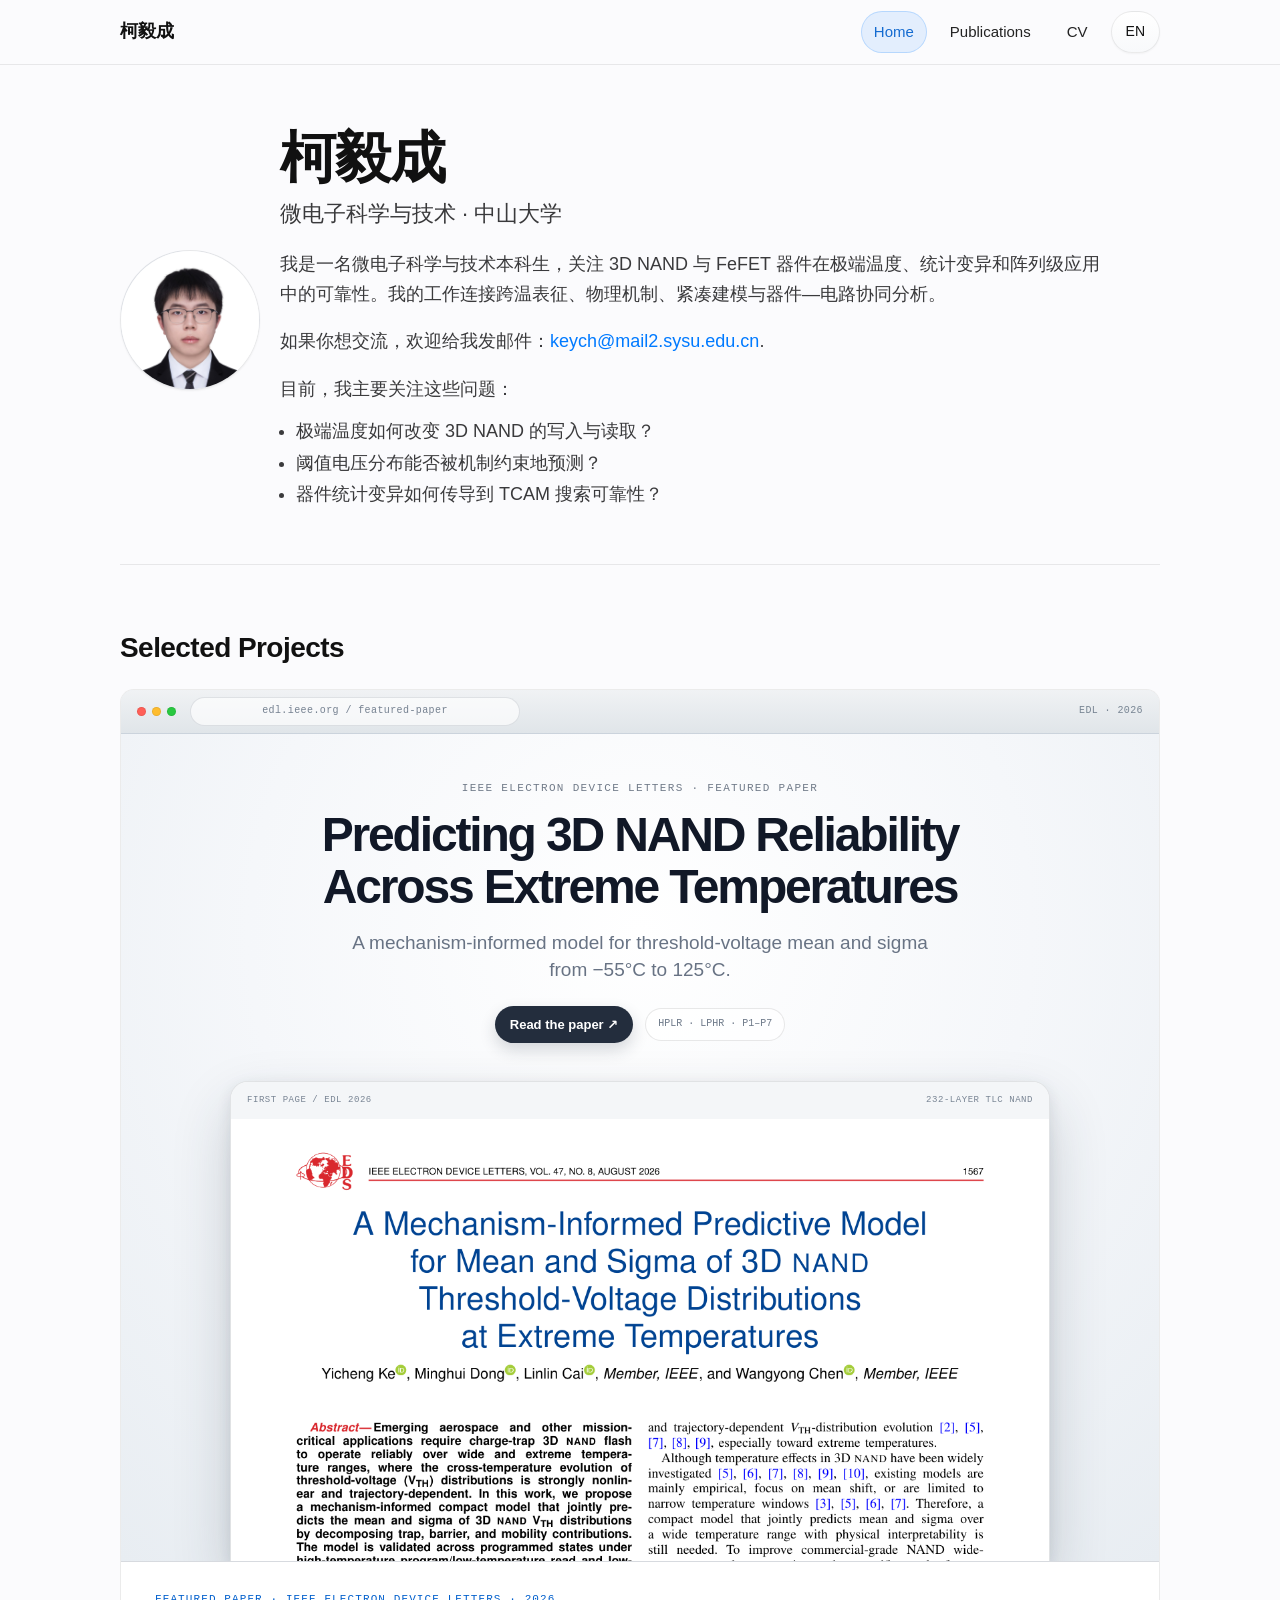
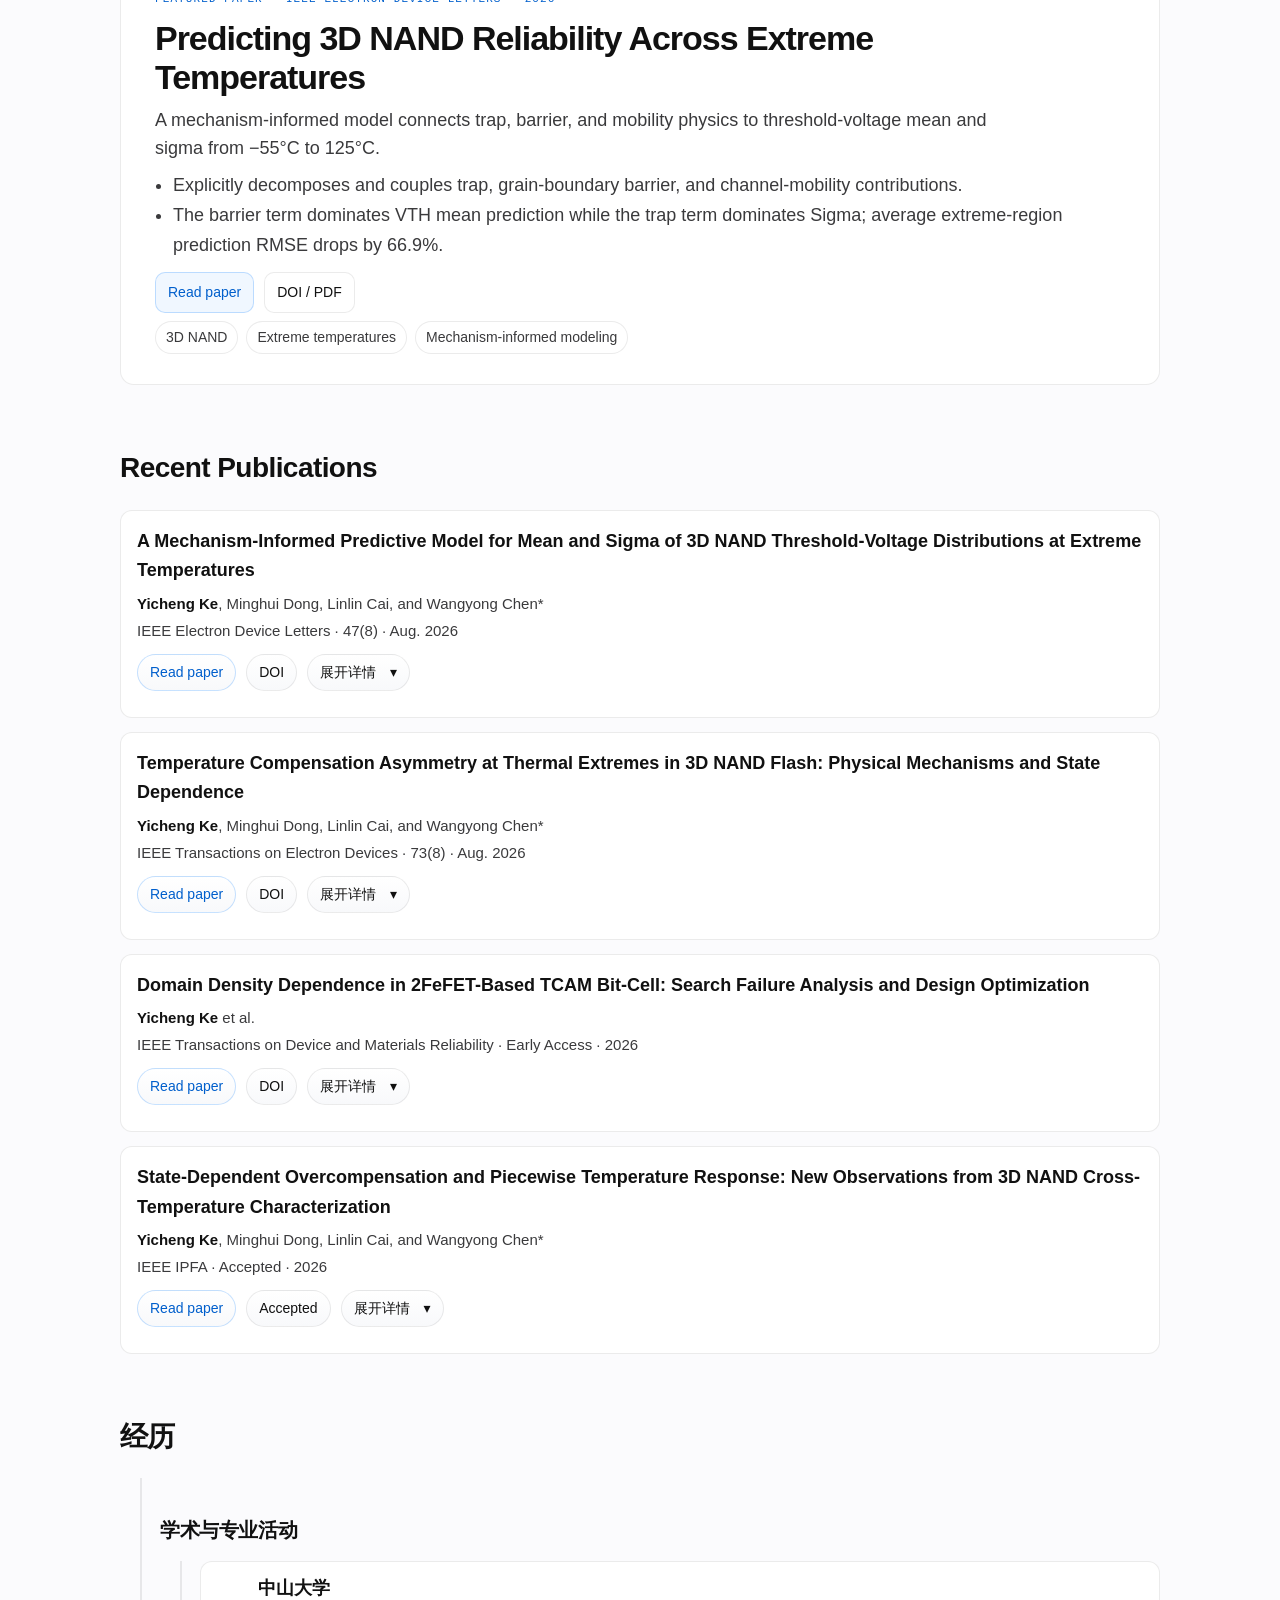
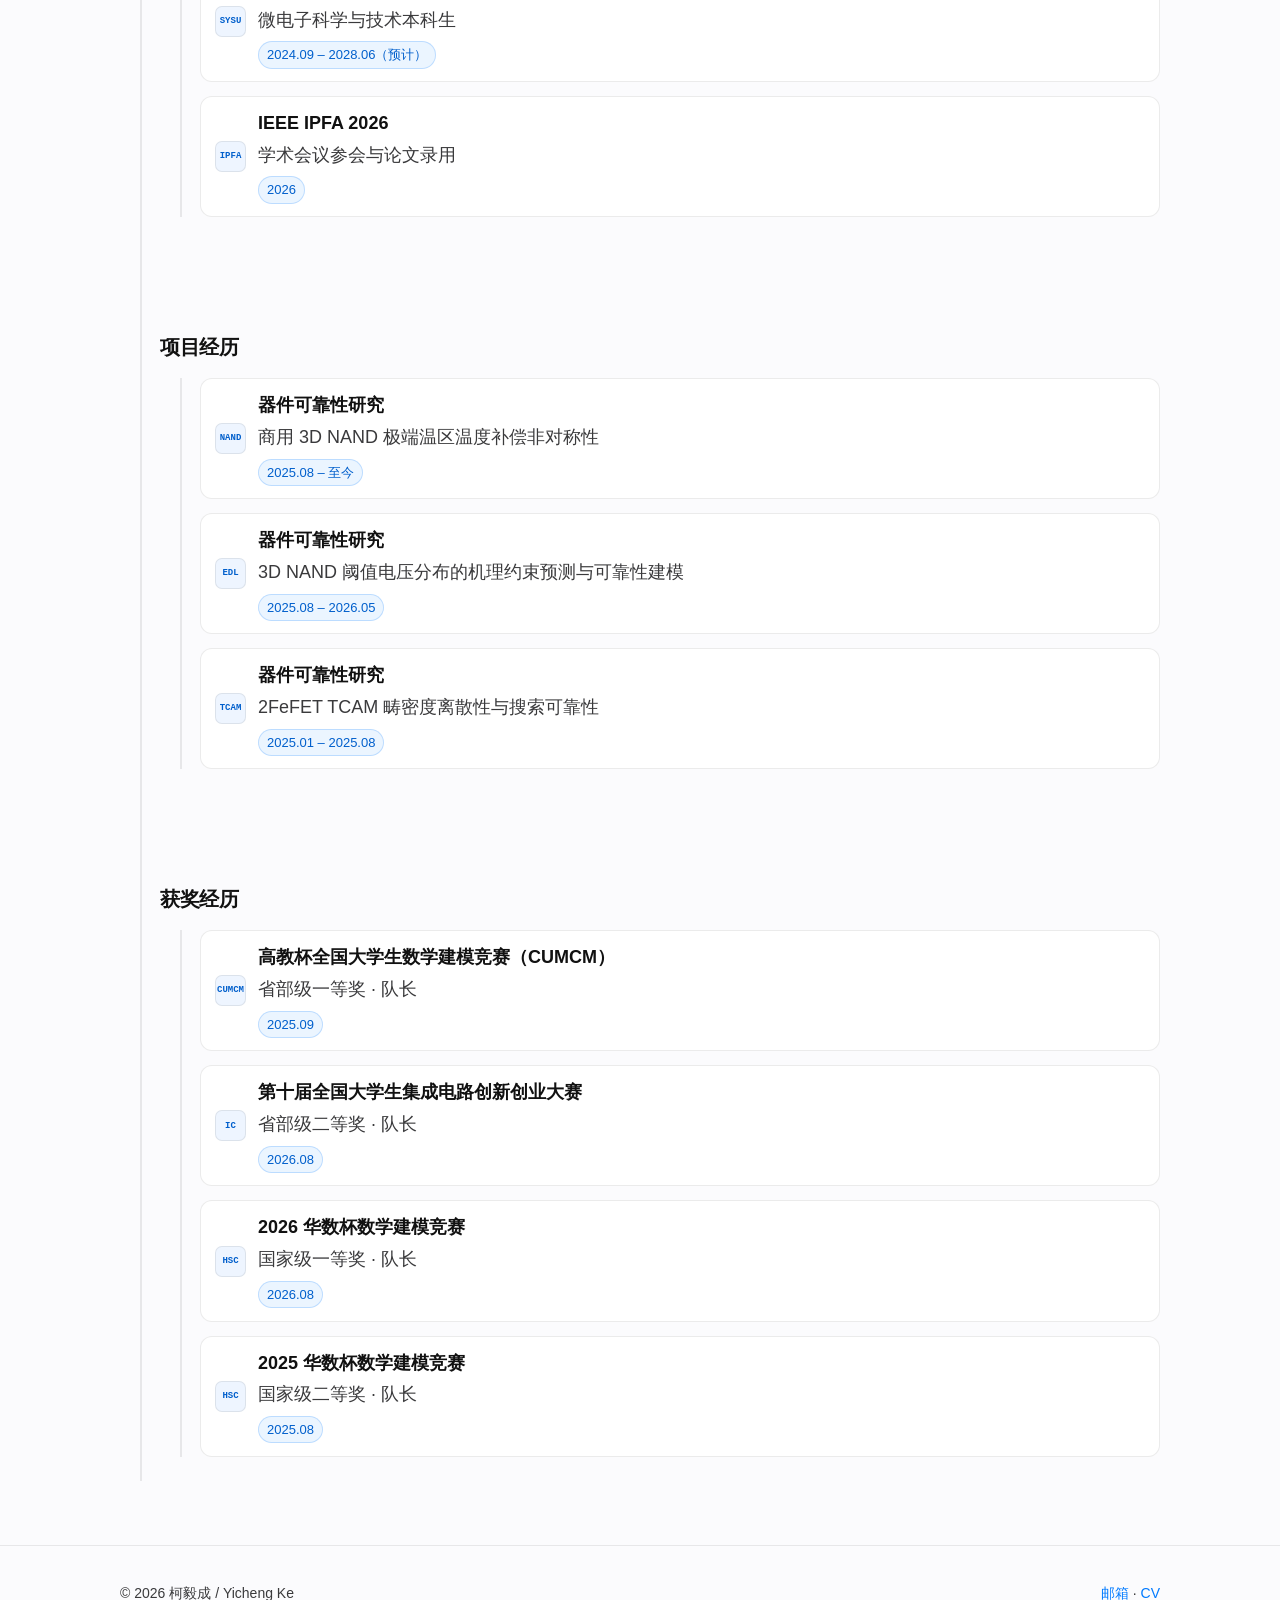
==== commit e9991bd9: "Build browser-style EDL project showcase" ====
--- a/index.html
+++ b/index.html
@@ -45,11 +45,23 @@
             <div class="paper-preview" role="group" aria-label="First page preview of the EDL paper">
               <div class="paper-preview-bar">
                 <div class="paper-preview-lights" aria-hidden="true"><i></i><i></i><i></i></div>
-                <span>IEEE ELECTRON DEVICE LETTERS · FEATURED PAPER</span>
-                <span class="paper-preview-page">FIRST PAGE · 2026</span>
+                <span class="paper-preview-address">edl.ieee.org / featured-paper</span>
+                <span class="paper-preview-page">EDL · 2026</span>
               </div>
-              <div class="paper-preview-stage">
-                <img src="assets/edl-cover.png" alt="Title and abstract preview from the first page of the EDL paper" />
+              <div class="paper-preview-screen">
+                <div class="paper-screen-hero">
+                  <p class="paper-screen-kicker">IEEE ELECTRON DEVICE LETTERS · FEATURED PAPER</p>
+                  <h3>Predicting 3D NAND Reliability Across Extreme Temperatures</h3>
+                  <p>A mechanism-informed model for threshold-voltage mean and sigma from −55°C to 125°C.</p>
+                  <div class="paper-screen-actions">
+                    <span class="paper-screen-button">Read the paper <span aria-hidden="true">↗</span></span>
+                    <span class="paper-screen-meta">HPLR · LPHR · P1–P7</span>
+                  </div>
+                </div>
+                <div class="paper-screen-document">
+                  <div class="paper-document-label"><span>FIRST PAGE / EDL 2026</span><span>232-LAYER TLC NAND</span></div>
+                  <img src="assets/edl-cover.png" alt="Title and abstract preview from the first page of the EDL paper" />
+                </div>
               </div>
             </div>
           </div>
--- a/styles.css
+++ b/styles.css
@@ -212,8 +212,8 @@
 .paper-preview-bar {
   display: flex;
   align-items: center;
-  gap: 12px;
-  height: 42px;
+  gap: 14px;
+  height: 44px;
   padding: 0 16px;
   border-bottom: 1px solid #cbd3dc;
   color: #536171;
@@ -226,20 +226,103 @@
 .paper-preview-lights i { display: block; width: 9px; height: 9px; border-radius: 50%; background: #ff5f57; box-shadow: inset 0 0 0 1px rgba(0, 0, 0, .08); }
 .paper-preview-lights i:nth-child(2) { background: #febc2e; }
 .paper-preview-lights i:nth-child(3) { background: #28c840; }
+.paper-preview-address {
+  flex: 0 1 330px;
+  padding: 5px 24px;
+  overflow: hidden;
+  border: 1px solid rgba(99, 113, 128, .18);
+  border-radius: 999px;
+  color: #758190;
+  background: rgba(255, 255, 255, .65);
+  text-align: center;
+  text-overflow: ellipsis;
+  white-space: nowrap;
+}
 .paper-preview-page { margin-left: auto; color: #788593; }
-.paper-preview-stage {
-  display: flex;
+.paper-preview-screen {
+  overflow: hidden;
+  padding: 45px clamp(18px, 5vw, 64px) 0;
+  background: radial-gradient(circle at 50% 24%, #fff 0%, #f5f7fa 48%, #e8edf2 100%);
+}
+.paper-screen-hero {
+  max-width: 780px;
+  margin: 0 auto;
+  text-align: center;
+}
+.paper-screen-kicker {
+  margin: 0 0 12px;
+  color: #717b89;
+  font-family: var(--mono);
+  font-size: 11px;
+  letter-spacing: .12em;
+  text-transform: uppercase;
+}
+.paper-screen-hero h3 {
+  margin: 0 auto;
+  color: #111827;
+  font-size: clamp(28px, 4vw, 48px);
+  font-weight: 760;
+  line-height: 1.08;
+  letter-spacing: -.045em;
+}
+.paper-screen-hero p:not(.paper-screen-kicker) {
+  max-width: 610px;
+  margin: 16px auto 0;
+  color: #687384;
+  font-size: clamp(15px, 1.8vw, 19px);
+  line-height: 1.45;
+}
+.paper-screen-actions {
+  display: flex;
+  align-items: center;
   justify-content: center;
-  padding: 42px clamp(18px, 5vw, 64px) 48px;
-  background: radial-gradient(circle at 50% 32%, #ffffff 0%, #f0f3f6 53%, #e5eaf0 100%);
-}
-.paper-preview-stage img {
+  gap: 12px;
+  margin-top: 22px;
+}
+.paper-screen-button {
+  padding: 8px 15px;
+  border-radius: 999px;
+  color: #fff;
+  background: #232d3d;
+  box-shadow: 0 7px 16px rgba(35, 45, 61, .18);
+  font-size: 13px;
+  font-weight: 650;
+}
+.paper-screen-meta {
+  padding: 7px 12px;
+  border: 1px solid rgba(0, 0, 0, .09);
+  border-radius: 999px;
+  color: #6c7888;
+  background: rgba(255, 255, 255, .72);
+  font-family: var(--mono);
+  font-size: 10px;
+}
+.paper-screen-document {
+  width: min(100%, 820px);
+  max-height: 480px;
+  margin: 38px auto 0;
+  overflow: hidden;
+  border: 1px solid rgba(45, 58, 73, .14);
+  border-bottom: 0;
+  border-radius: 18px 18px 0 0;
+  background: #fff;
+  box-shadow: 0 26px 58px rgba(36, 50, 66, .2), 0 4px 14px rgba(36, 50, 66, .1);
+}
+.paper-document-label {
+  display: flex;
+  align-items: center;
+  justify-content: space-between;
+  padding: 11px 16px;
+  color: #788493;
+  background: #f4f6f8;
+  font-family: var(--mono);
+  font-size: 9px;
+  letter-spacing: .06em;
+}
+.paper-screen-document img {
   display: block;
-  width: min(100%, 730px);
+  width: 100%;
   height: auto;
-  border: 1px solid rgba(33, 45, 58, .16);
-  background: #fff;
-  box-shadow: 0 25px 55px rgba(33, 48, 67, .22), 0 4px 12px rgba(33, 48, 67, .1);
 }
 .showcase-card .card-body { padding: 28px 34px 30px; }
 .showcase-kicker {
@@ -363,8 +446,16 @@
   .hero-flex { align-items: flex-start; flex-direction: column; }
   .avatar { width: 88px; height: 88px; }
   .paper-preview-bar { height: 38px; padding: 0 12px; font-size: 8px; }
+  .paper-preview-address { flex: 1 1 auto; padding: 4px 12px; }
   .paper-preview-page { display: none; }
-  .paper-preview-stage { padding: 22px 12px 28px; }
+  .paper-preview-screen { padding: 30px 12px 0; }
+  .paper-screen-kicker { font-size: 8px; }
+  .paper-screen-hero h3 { font-size: 28px; }
+  .paper-screen-hero p:not(.paper-screen-kicker) { font-size: 15px; }
+  .paper-screen-actions { align-items: stretch; flex-direction: column; gap: 8px; }
+  .paper-screen-meta { align-self: center; }
+  .paper-screen-document { max-height: 360px; margin-top: 28px; border-radius: 12px 12px 0 0; }
+  .paper-document-label { padding: 8px 10px; font-size: 8px; }
   .showcase-card .card-body { padding: 22px 20px 24px; }
   .showcase-card .card-body h3 { font-size: 25px; }
   .showcase-card .card-body p.muted { font-size: 16px; }
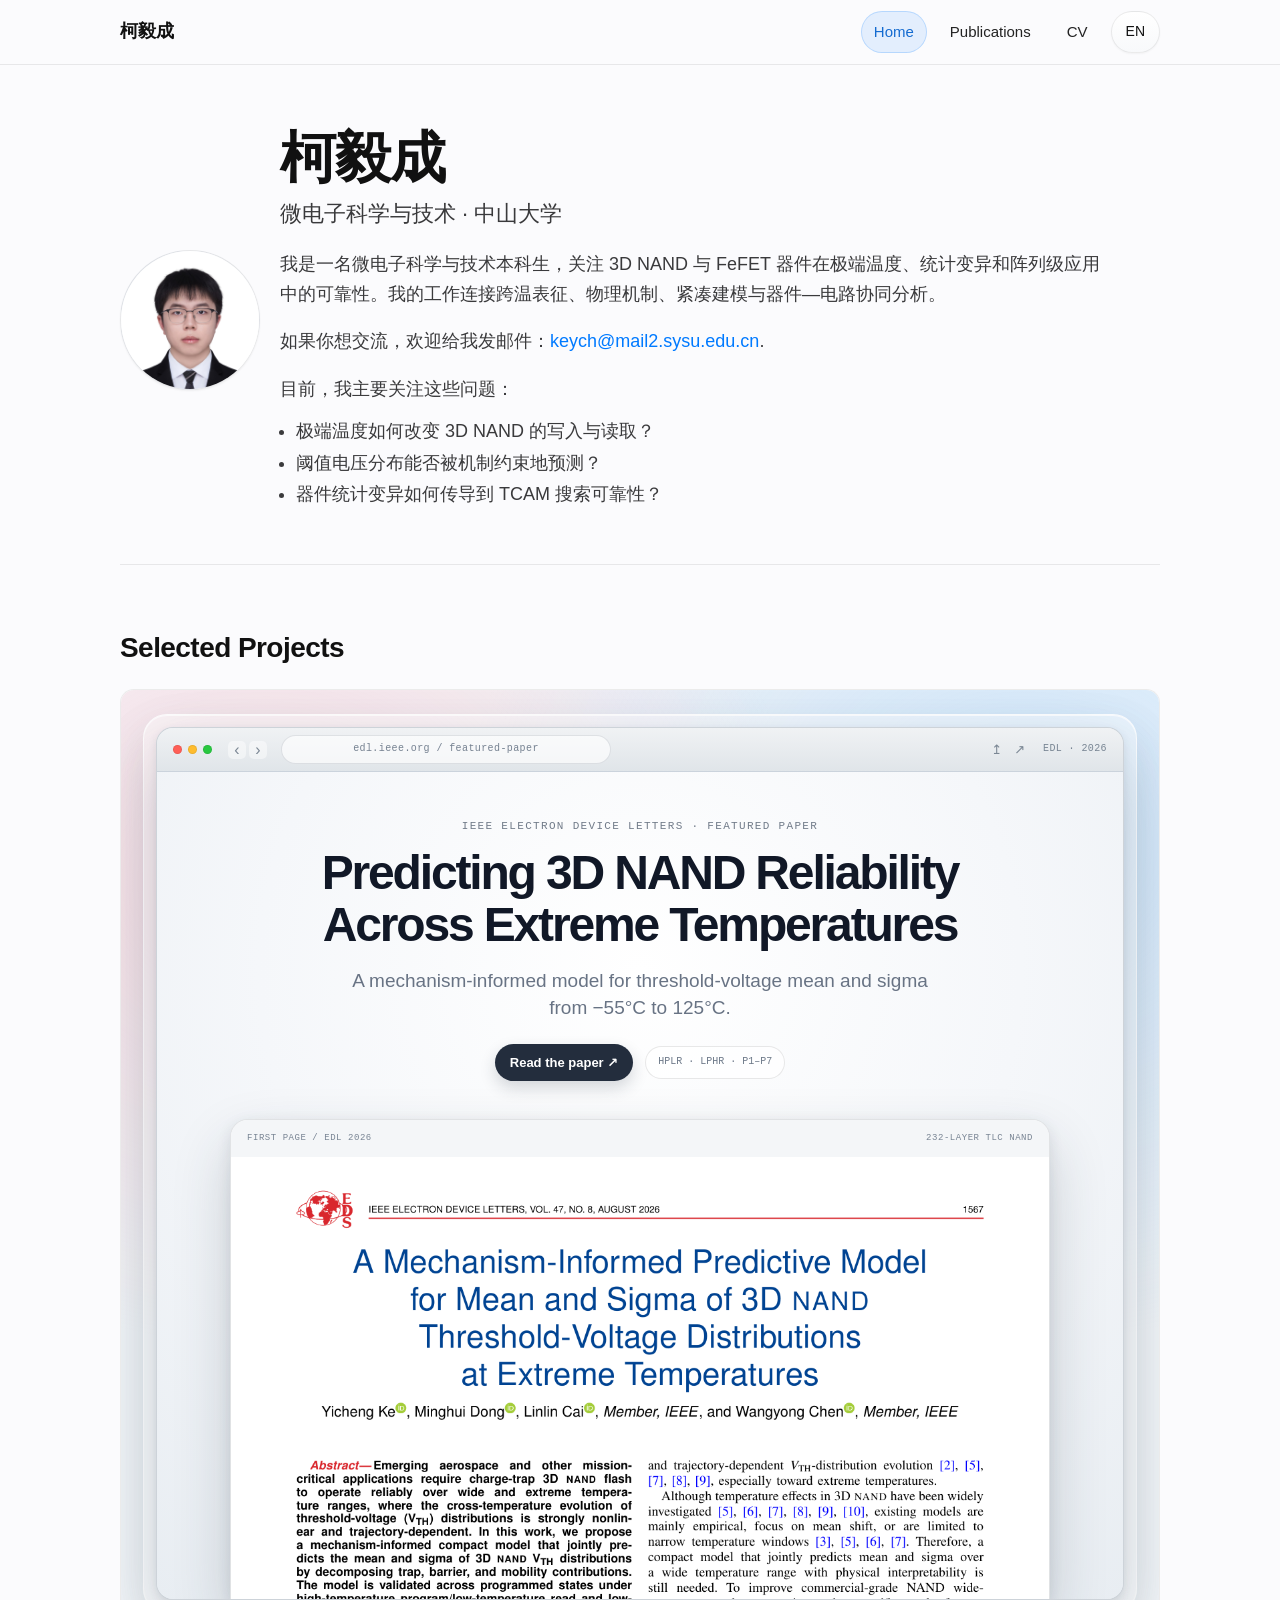
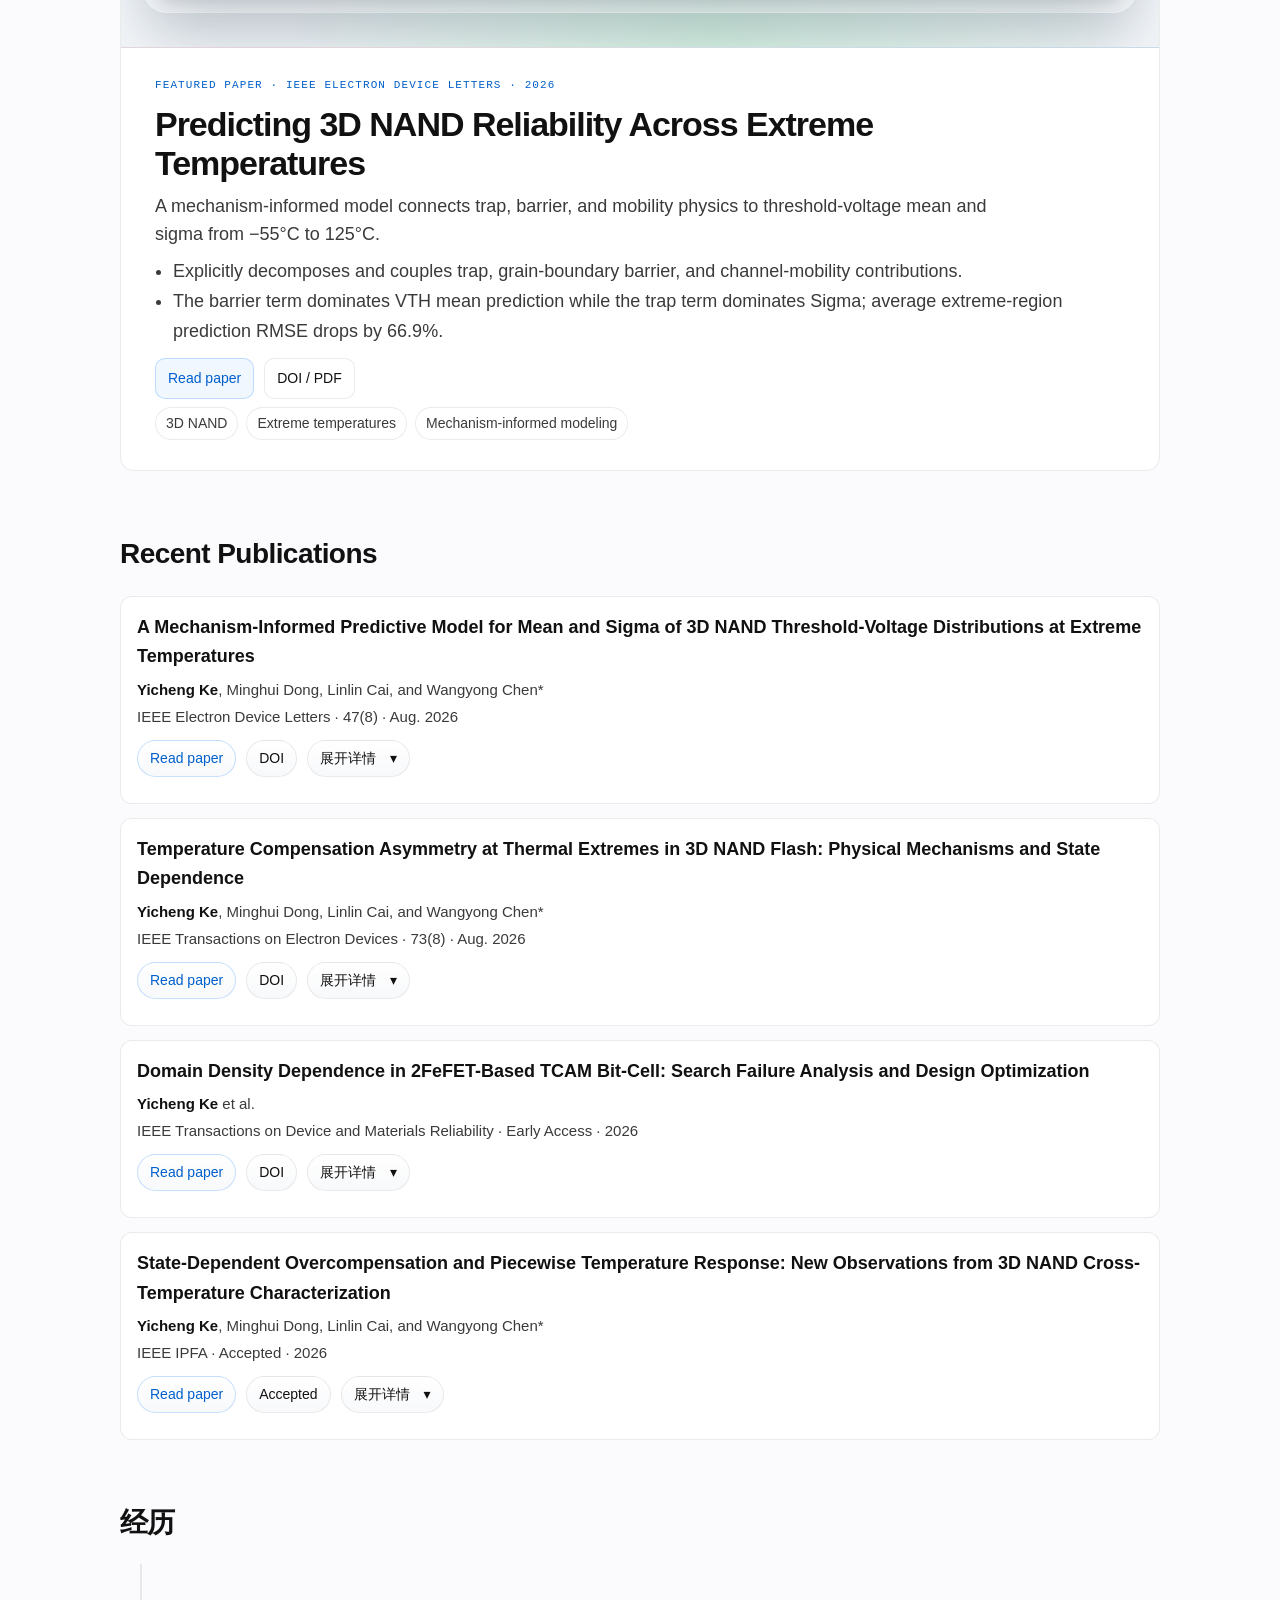
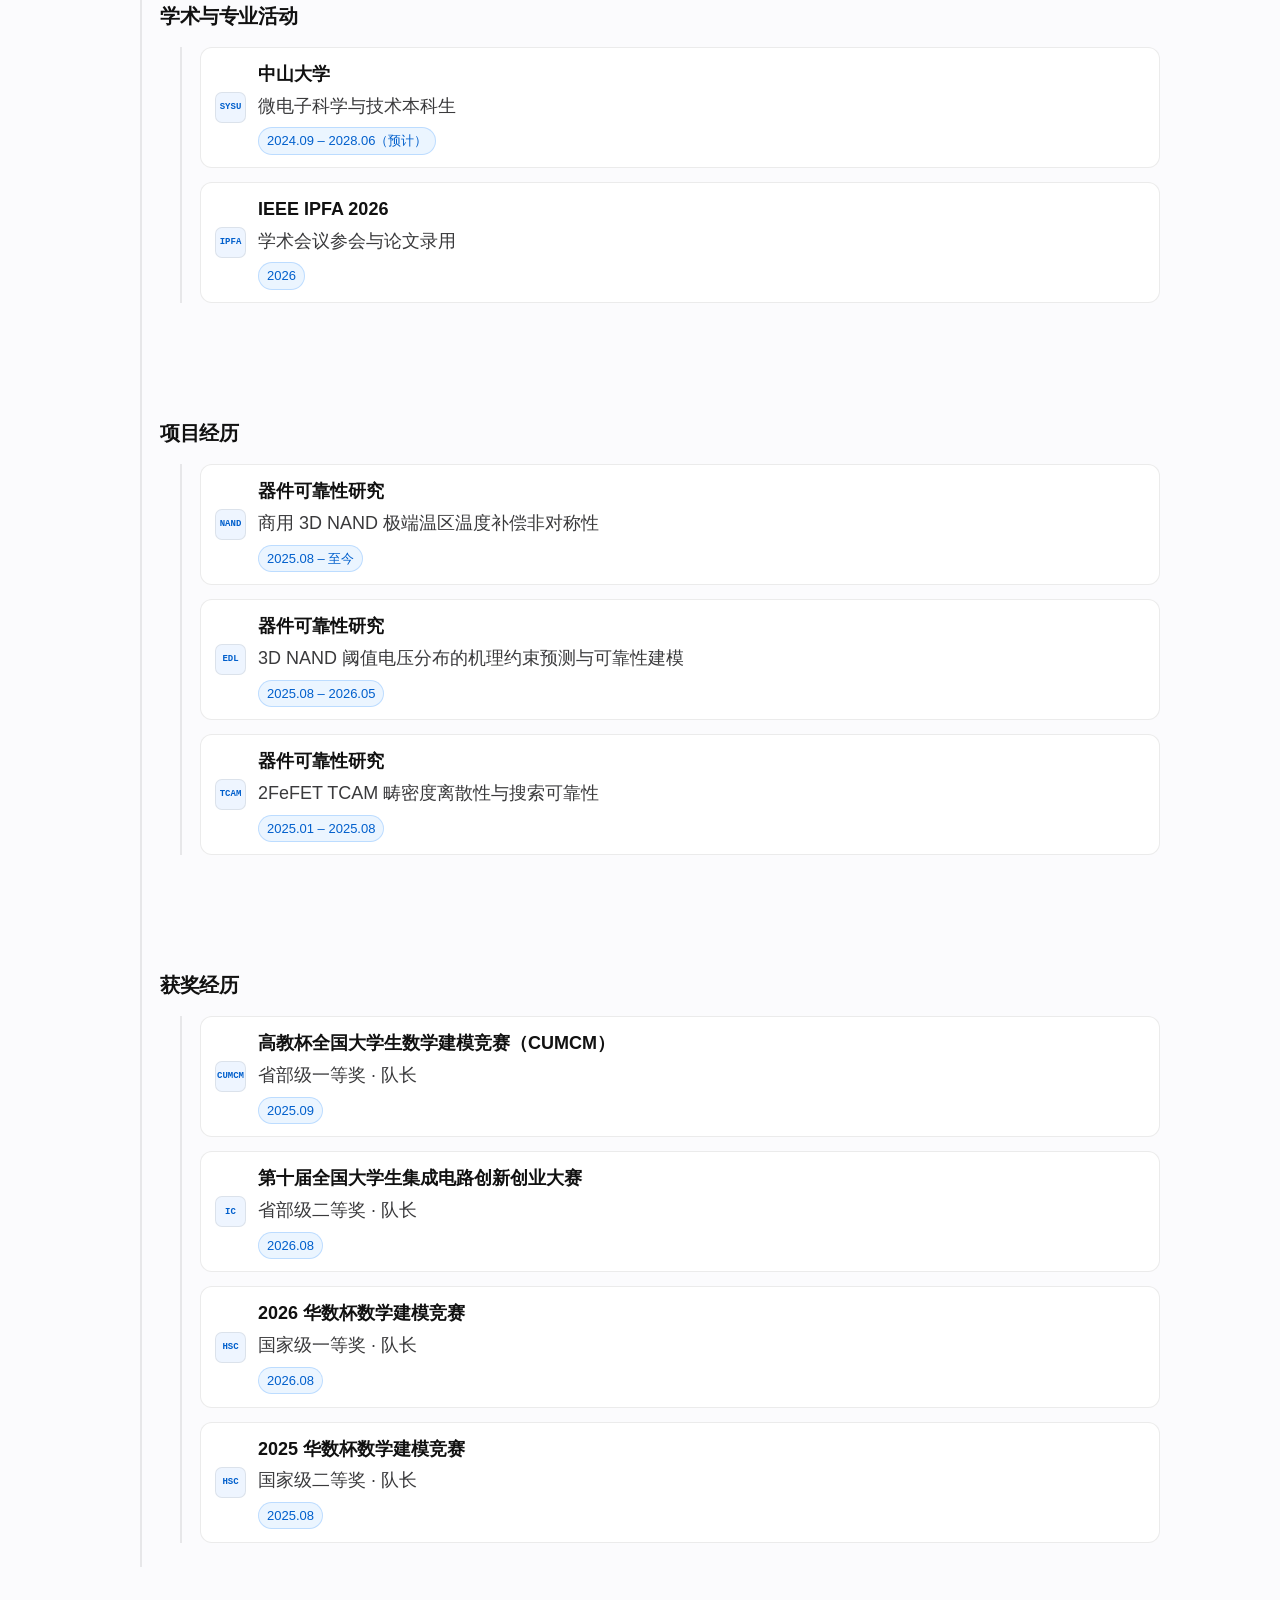
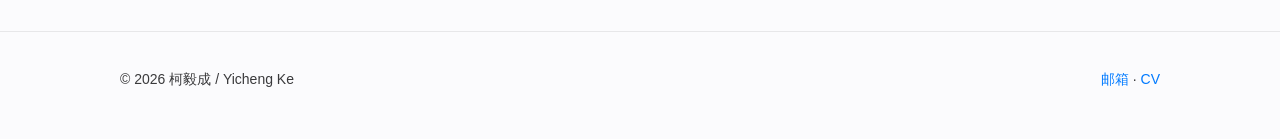
==== commit 99d08996: "Add colorful outer frame to EDL showcase" ====
--- a/index.html
+++ b/index.html
@@ -42,25 +42,29 @@
         <h2 class="section-title" id="projectsTitle">Selected Projects</h2>
         <article class="card showcase-card" aria-live="polite">
           <div class="showcase-media" id="showcaseMedia">
-            <div class="paper-preview" role="group" aria-label="First page preview of the EDL paper">
-              <div class="paper-preview-bar">
-                <div class="paper-preview-lights" aria-hidden="true"><i></i><i></i><i></i></div>
-                <span class="paper-preview-address">edl.ieee.org / featured-paper</span>
-                <span class="paper-preview-page">EDL · 2026</span>
-              </div>
-              <div class="paper-preview-screen">
-                <div class="paper-screen-hero">
-                  <p class="paper-screen-kicker">IEEE ELECTRON DEVICE LETTERS · FEATURED PAPER</p>
-                  <h3>Predicting 3D NAND Reliability Across Extreme Temperatures</h3>
-                  <p>A mechanism-informed model for threshold-voltage mean and sigma from −55°C to 125°C.</p>
-                  <div class="paper-screen-actions">
-                    <span class="paper-screen-button">Read the paper <span aria-hidden="true">↗</span></span>
-                    <span class="paper-screen-meta">HPLR · LPHR · P1–P7</span>
+            <div class="paper-display-frame">
+              <div class="paper-preview" role="group" aria-label="EDL featured paper shown in an Apple-style browser window">
+                <div class="paper-preview-bar">
+                  <div class="paper-preview-lights" aria-hidden="true"><i></i><i></i><i></i></div>
+                  <div class="paper-preview-nav" aria-hidden="true"><span>‹</span><span>›</span></div>
+                  <span class="paper-preview-address">edl.ieee.org / featured-paper</span>
+                  <div class="paper-preview-actions" aria-hidden="true"><span>↥</span><span>↗</span></div>
+                  <span class="paper-preview-page">EDL · 2026</span>
+                </div>
+                <div class="paper-preview-screen">
+                  <div class="paper-screen-hero">
+                    <p class="paper-screen-kicker">IEEE ELECTRON DEVICE LETTERS · FEATURED PAPER</p>
+                    <h3>Predicting 3D NAND Reliability Across Extreme Temperatures</h3>
+                    <p>A mechanism-informed model for threshold-voltage mean and sigma from −55°C to 125°C.</p>
+                    <div class="paper-screen-actions">
+                      <span class="paper-screen-button">Read the paper <span aria-hidden="true">↗</span></span>
+                      <span class="paper-screen-meta">HPLR · LPHR · P1–P7</span>
+                    </div>
                   </div>
-                </div>
-                <div class="paper-screen-document">
-                  <div class="paper-document-label"><span>FIRST PAGE / EDL 2026</span><span>232-LAYER TLC NAND</span></div>
-                  <img src="assets/edl-cover.png" alt="Title and abstract preview from the first page of the EDL paper" />
+                  <div class="paper-screen-document">
+                    <div class="paper-document-label"><span>FIRST PAGE / EDL 2026</span><span>232-LAYER TLC NAND</span></div>
+                    <img src="assets/edl-cover.png" alt="Title and abstract preview from the first page of the EDL paper" />
+                  </div>
                 </div>
               </div>
             </div>
--- a/styles.css
+++ b/styles.css
@@ -204,10 +204,26 @@
   width: 100%;
   overflow: hidden;
   border-bottom: 1px solid var(--hairline);
+  padding: 24px 22px 34px;
+  background:
+    radial-gradient(ellipse at 14% 20%, rgba(255, 185, 198, .42) 0%, rgba(255, 185, 198, 0) 43%),
+    radial-gradient(ellipse at 87% 16%, rgba(155, 207, 255, .42) 0%, rgba(155, 207, 255, 0) 44%),
+    radial-gradient(ellipse at 57% 100%, rgba(185, 239, 205, .48) 0%, rgba(185, 239, 205, 0) 50%),
+    #f2f5f8;
+}
+.paper-display-frame {
+  padding: 12px;
+  border: 1px solid rgba(255, 255, 255, .82);
+  border-radius: 24px;
+  background: rgba(255, 255, 255, .4);
+  box-shadow: 0 18px 45px rgba(82, 103, 125, .12), inset 0 1px 0 rgba(255, 255, 255, .75);
+}
+.paper-preview {
+  overflow: hidden;
+  border: 1px solid rgba(60, 74, 91, .16);
+  border-radius: 17px;
   background: #e9edf2;
-}
-.paper-preview {
-  background: #e9edf2;
+  box-shadow: 0 28px 65px rgba(46, 63, 82, .22), 0 3px 9px rgba(46, 63, 82, .1);
 }
 .paper-preview-bar {
   display: flex;
@@ -226,6 +242,14 @@
 .paper-preview-lights i { display: block; width: 9px; height: 9px; border-radius: 50%; background: #ff5f57; box-shadow: inset 0 0 0 1px rgba(0, 0, 0, .08); }
 .paper-preview-lights i:nth-child(2) { background: #febc2e; }
 .paper-preview-lights i:nth-child(3) { background: #28c840; }
+.paper-preview-nav,
+.paper-preview-actions { display: flex; align-items: center; gap: 3px; color: #7b8794; font-family: var(--sans); font-size: 16px; line-height: 1; }
+.paper-preview-nav { margin-left: 2px; }
+.paper-preview-nav span,
+.paper-preview-actions span { display: grid; place-items: center; width: 18px; height: 18px; border-radius: 5px; }
+.paper-preview-nav span { background: rgba(255, 255, 255, .44); }
+.paper-preview-actions { margin-left: auto; gap: 5px; }
+.paper-preview-actions span { font-size: 13px; }
 .paper-preview-address {
   flex: 0 1 330px;
   padding: 5px 24px;
@@ -238,7 +262,7 @@
   text-overflow: ellipsis;
   white-space: nowrap;
 }
-.paper-preview-page { margin-left: auto; color: #788593; }
+.paper-preview-page { margin-left: 0; color: #788593; }
 .paper-preview-screen {
   overflow: hidden;
   padding: 45px clamp(18px, 5vw, 64px) 0;
@@ -445,7 +469,12 @@
   .hero { padding-top: 43px; }
   .hero-flex { align-items: flex-start; flex-direction: column; }
   .avatar { width: 88px; height: 88px; }
+  .showcase-media { padding: 12px 10px 18px; }
+  .paper-display-frame { padding: 7px; border-radius: 17px; }
+  .paper-preview { border-radius: 12px; }
   .paper-preview-bar { height: 38px; padding: 0 12px; font-size: 8px; }
+  .paper-preview-nav,
+  .paper-preview-actions { display: none; }
   .paper-preview-address { flex: 1 1 auto; padding: 4px 12px; }
   .paper-preview-page { display: none; }
   .paper-preview-screen { padding: 30px 12px 0; }
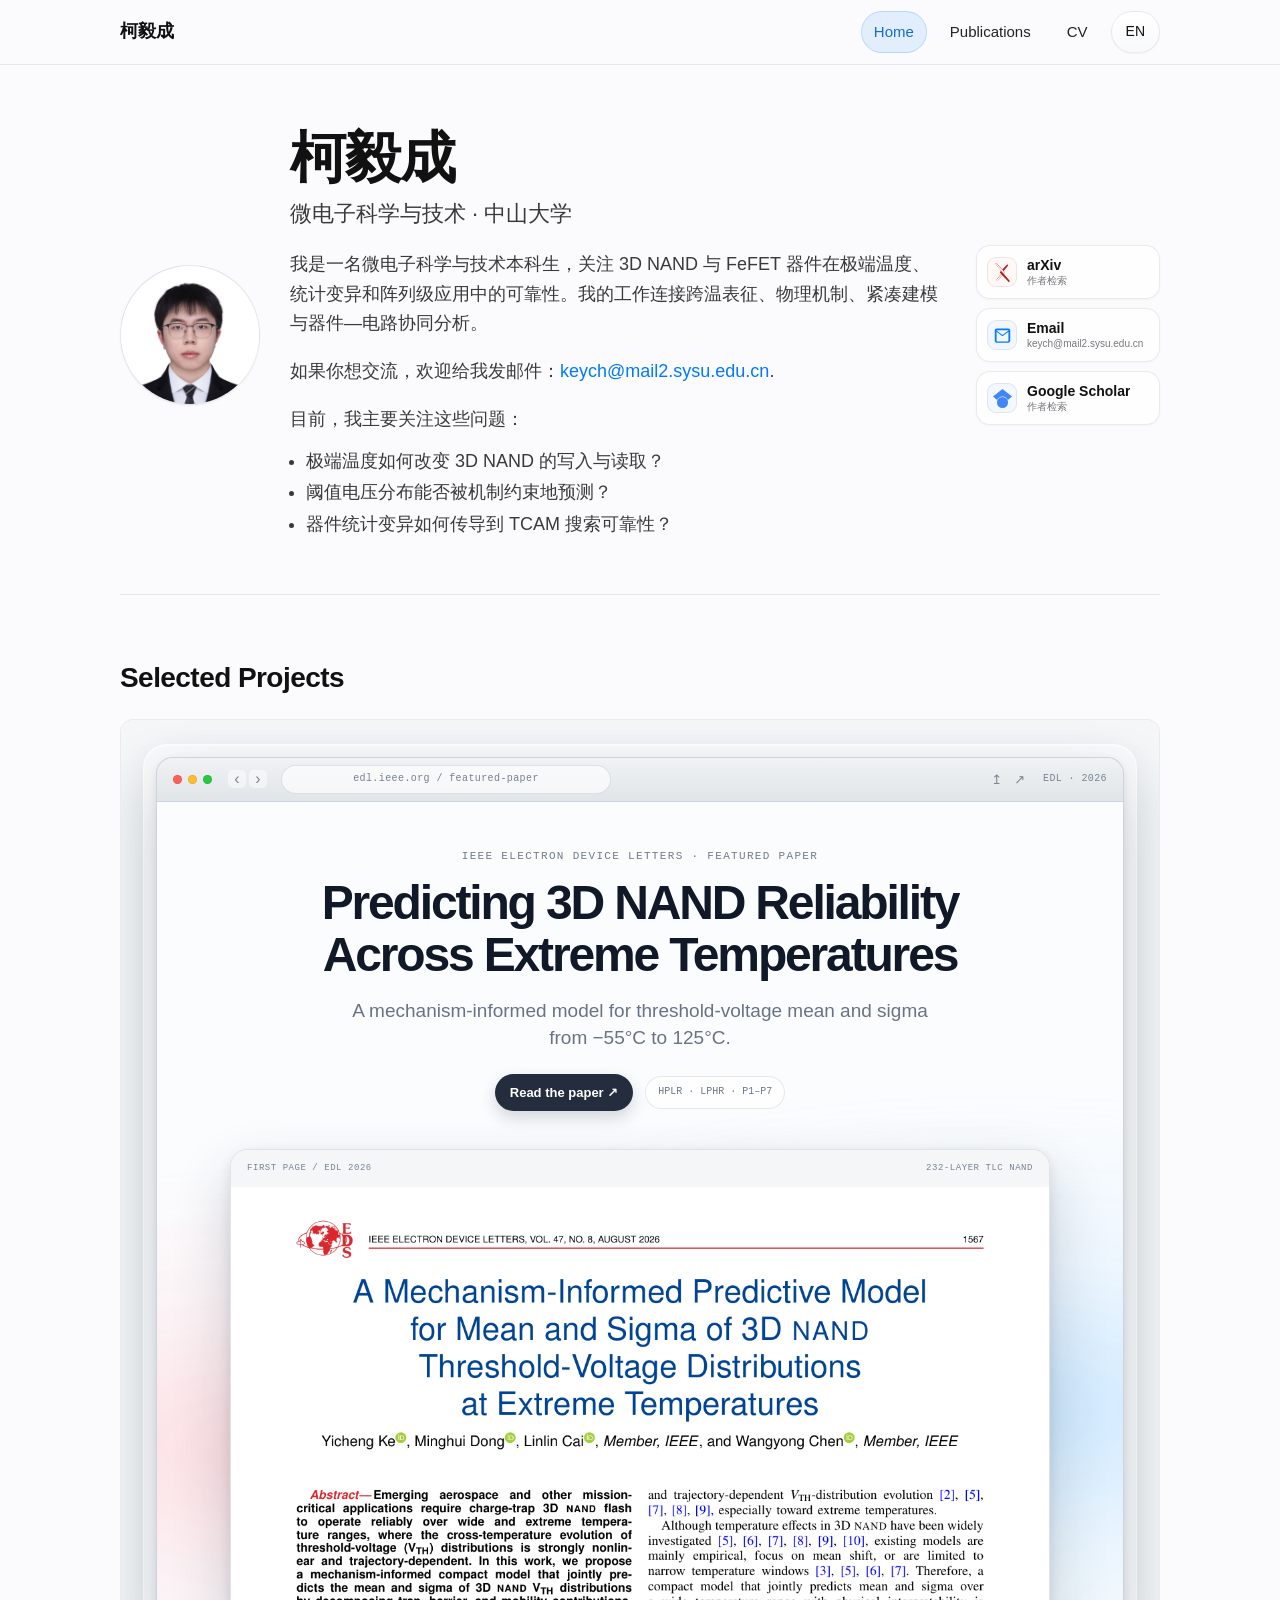
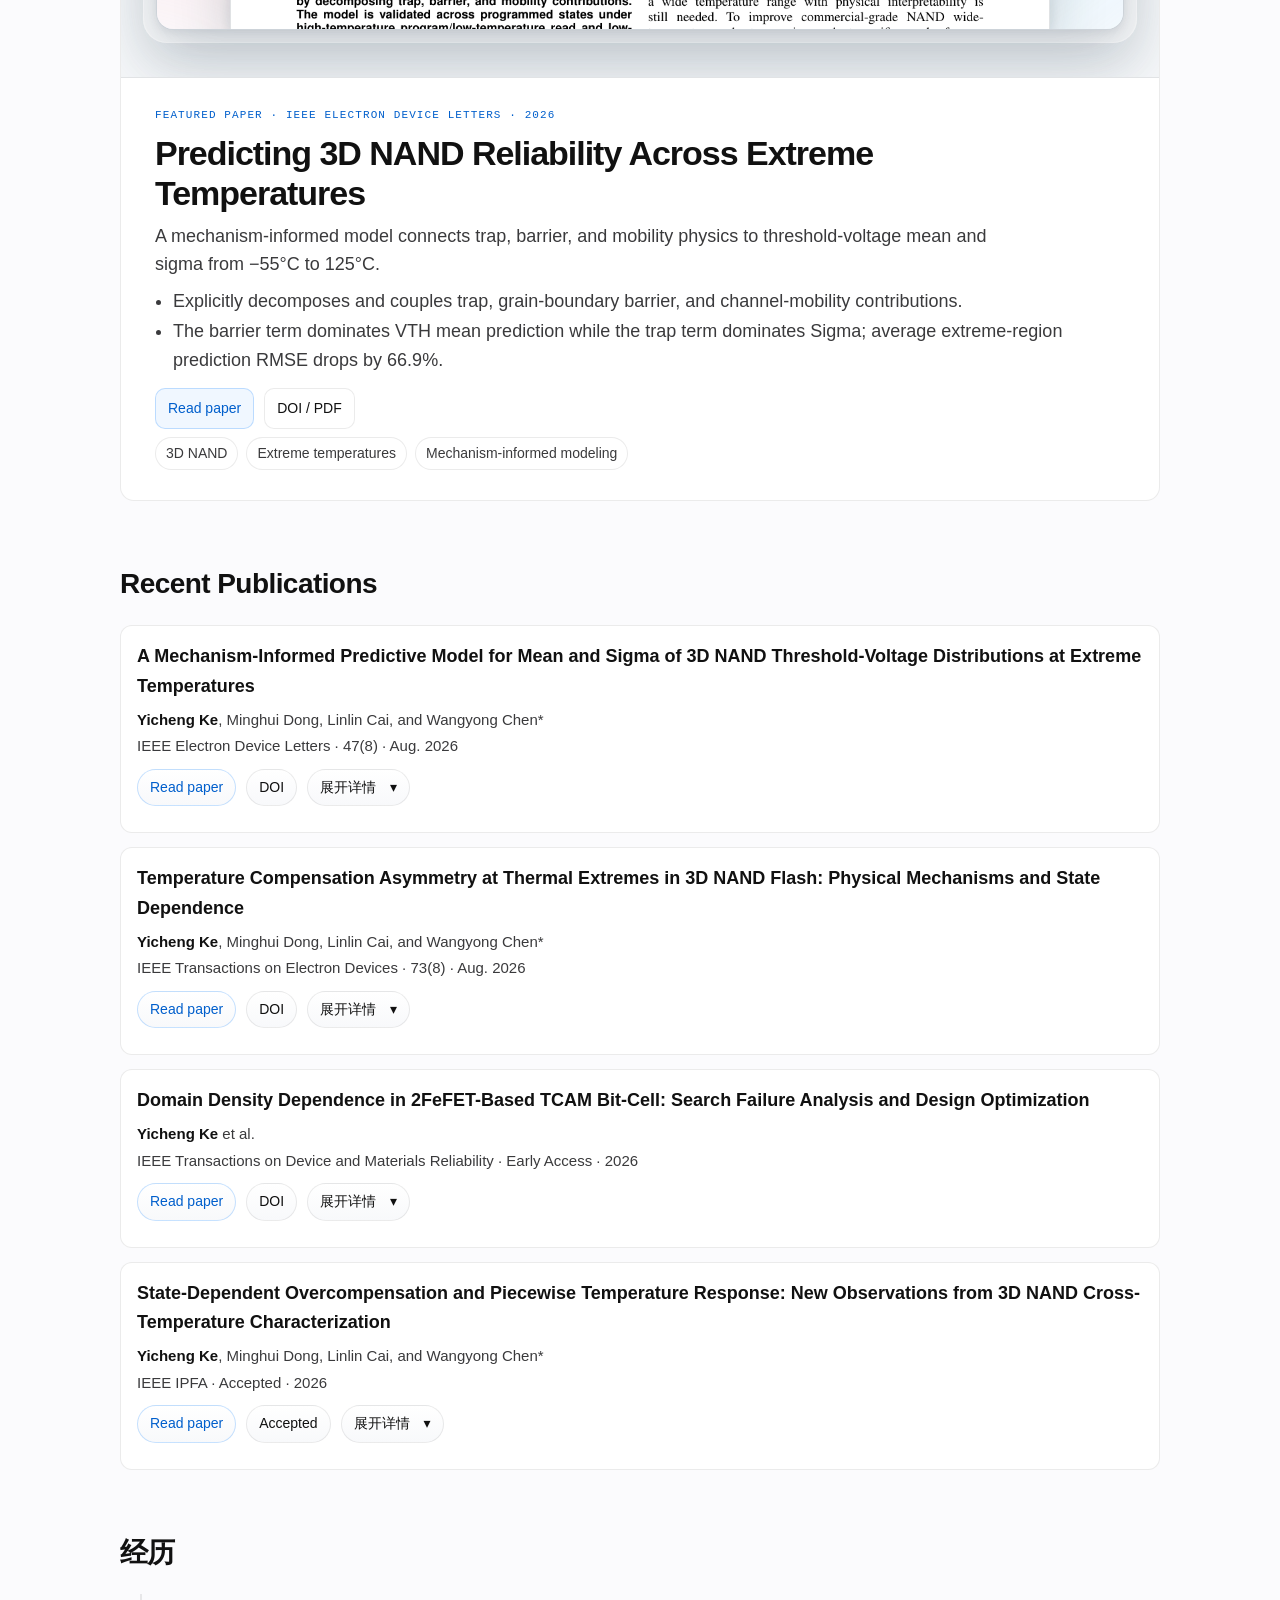
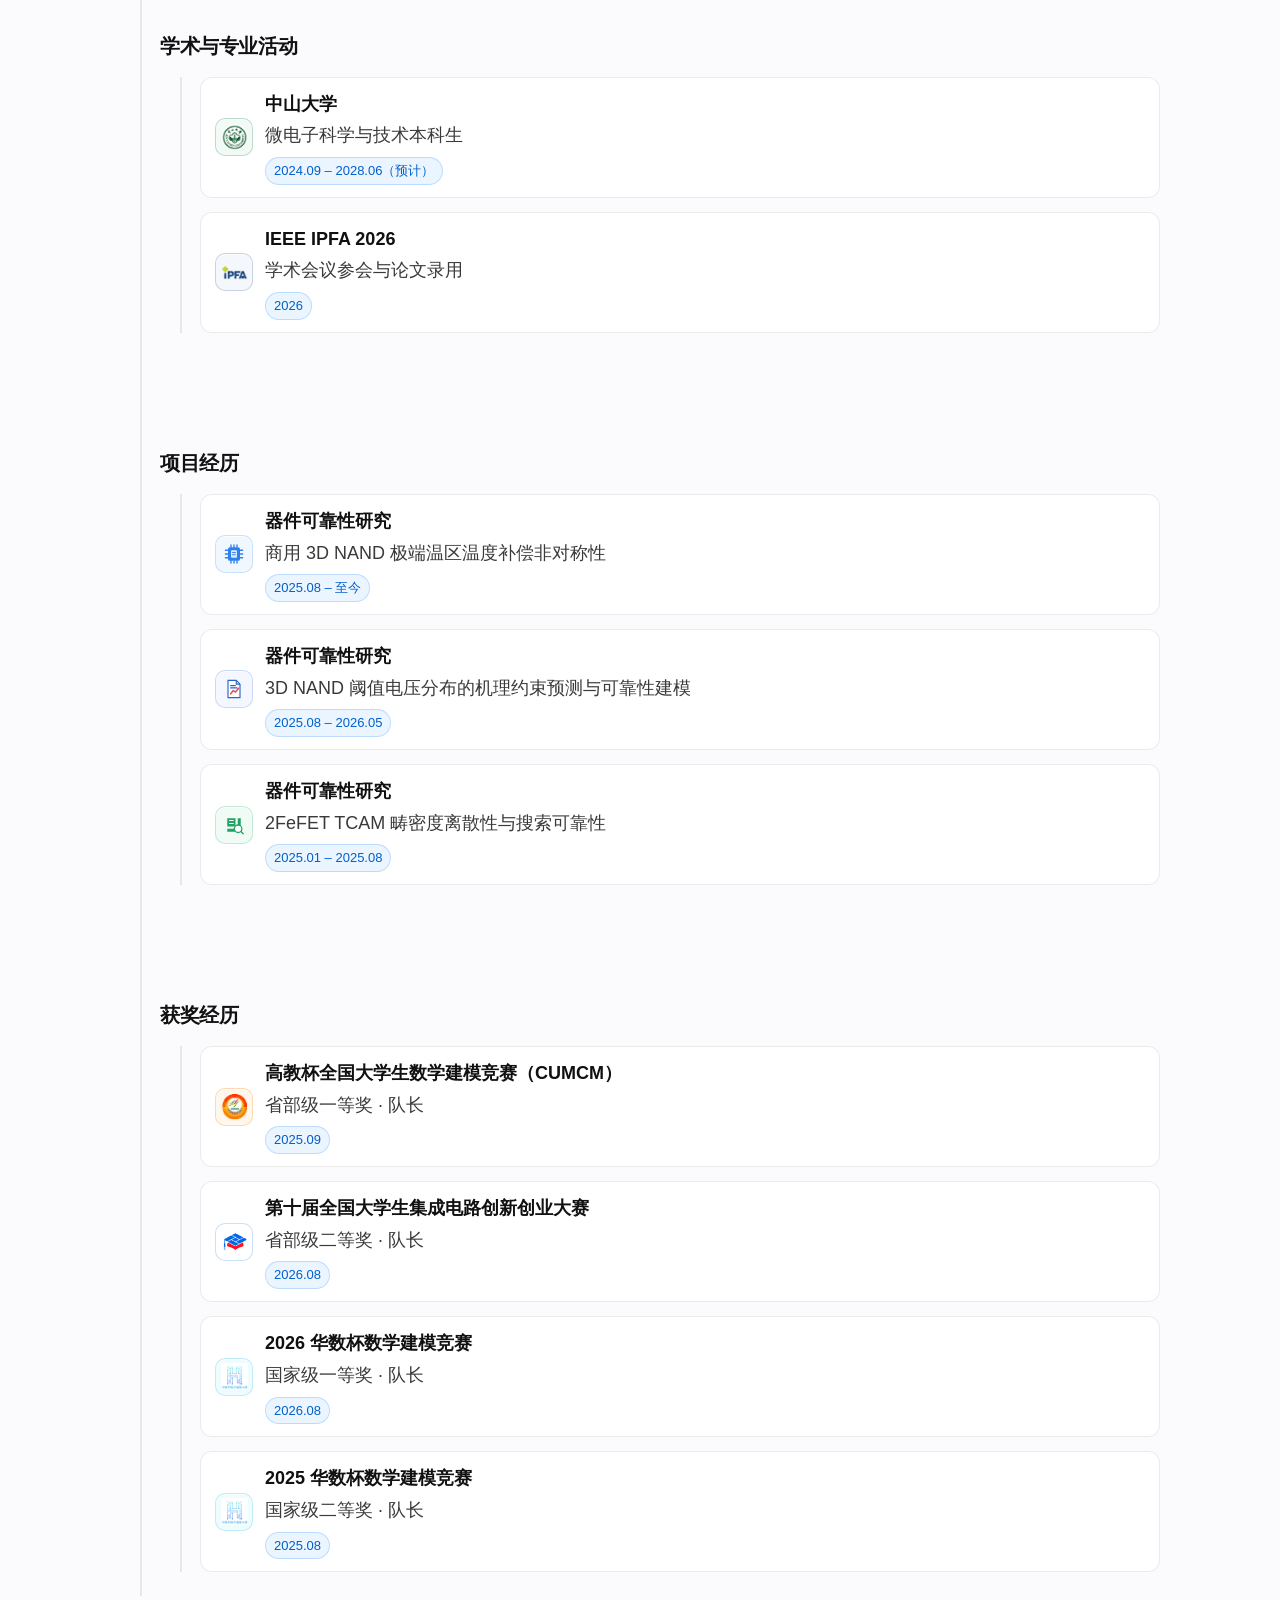
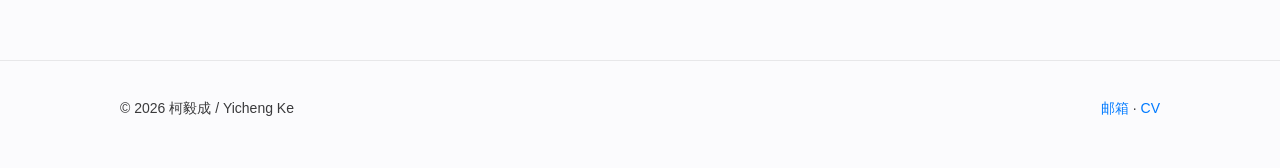
==== commit c4bf6869: "Add profile links for arXiv email and Scholar" ====
--- a/index.html
+++ b/index.html
@@ -6,7 +6,7 @@
     <meta name="description" content="柯毅成的科研个人主页：3D NAND、FeFET、极端温度可靠性与器件建模。" />
     <title>柯毅成 — 存储器可靠性</title>
     <link rel="icon" href="data:image/svg+xml,%3Csvg xmlns='http://www.w3.org/2000/svg' viewBox='0 0 64 64'%3E%3Ccircle cx='32' cy='32' r='31' fill='%23e8eef5'/%3E%3Ctext x='32' y='39' text-anchor='middle' font-family='Arial' font-size='22' fill='%23007aff'%3EYK%3C/text%3E%3C/svg%3E" />
-    <link rel="stylesheet" href="styles.css?v=20260929-firstpage" />
+    <link rel="stylesheet" href="styles.css?v=20260929-profile-links" />
   </head>
   <body>
     <header>
@@ -25,7 +25,7 @@
       <section class="hero">
         <div class="hero-flex">
           <div class="avatar"><img src="assets/ke-yicheng-portrait.jpg" alt="Yicheng Ke portrait" /></div>
-          <div>
+          <div class="hero-copy">
             <h1 class="name" id="profileName">柯毅成</h1>
             <div class="tagline" id="heroKicker">微电子科学与技术 · 中山大学</div>
             <p id="heroIntro">我是一名微电子科学与技术本科生，关注 3D NAND 与 FeFET 器件在极端温度、统计变异和阵列级应用中的可靠性。</p>
@@ -33,6 +33,7 @@
             <p class="muted" id="interestLead">目前，我主要关注这些问题：</p>
             <ul id="questionGrid"></ul>
           </div>
+          <nav class="profile-links" id="profileLinks" aria-label="Profile links"></nav>
         </div>
       </section>
 
@@ -98,8 +99,8 @@
       </div>
     </footer>
 
-    <script src="content.js?v=20260929-firstpage"></script>
-    <script src="papers.js?v=20260929-firstpage"></script>
-    <script src="script.js?v=20260929-firstpage"></script>
+    <script src="content.js?v=20260929-profile-links"></script>
+    <script src="papers.js?v=20260929-profile-links"></script>
+    <script src="script.js?v=20260929-profile-links"></script>
   </body>
 </html>
--- a/styles.css
+++ b/styles.css
@@ -148,7 +148,13 @@
 }
 
 .hero { padding: 64px 0 28px; }
-.hero-flex { display: flex; align-items: center; gap: 20px; }
+.hero-flex {
+  display: grid;
+  grid-template-columns: 120px minmax(0, 1fr) 184px;
+  align-items: center;
+  gap: 30px;
+}
+.hero-copy { min-width: 0; }
 .avatar {
   display: grid;
   flex: 0 0 auto;
@@ -182,6 +188,50 @@
 .hero .muted { margin-bottom: 12px; }
 .hero ul { margin: 10px 0 0 16px; padding: 0; }
 .hero li { margin: 2px 0; color: var(--subtle); }
+.profile-links {
+  display: grid;
+  gap: 9px;
+  width: 184px;
+  justify-self: end;
+}
+.profile-link {
+  display: flex;
+  align-items: center;
+  gap: 10px;
+  min-height: 54px;
+  padding: 9px 10px;
+  border: 1px solid var(--hairline);
+  border-radius: 14px;
+  color: var(--ink);
+  background: rgba(255, 255, 255, .76);
+  box-shadow: 0 1px 2px rgba(0, 0, 0, .03);
+  transition: transform var(--dur-fast) ease, border-color var(--dur-fast) ease, box-shadow var(--dur-fast) ease, background-color var(--dur-fast) ease;
+}
+.profile-link:hover {
+  color: var(--ink);
+  border-color: rgba(0, 122, 255, .24);
+  background: #fff;
+  box-shadow: 0 8px 18px rgba(0, 0, 0, .07);
+  text-decoration: none;
+  transform: translateX(3px);
+}
+.profile-link-icon {
+  display: grid;
+  flex: 0 0 auto;
+  place-items: center;
+  width: 30px;
+  height: 30px;
+  border: 1px solid rgba(0, 0, 0, .08);
+  border-radius: 9px;
+  background: #fff;
+}
+.profile-link-icon img { display: block; width: 19px; height: 19px; object-fit: contain; }
+.profile-link-copy { display: grid; min-width: 0; gap: 1px; line-height: 1.2; }
+.profile-link-copy strong { overflow: hidden; font-size: 14px; font-weight: 650; text-overflow: ellipsis; white-space: nowrap; }
+.profile-link-copy small { overflow: hidden; color: var(--faint); font-size: 10px; text-overflow: ellipsis; white-space: nowrap; }
+.profile-link-arxiv .profile-link-icon { background: #fff8f7; }
+.profile-link-email .profile-link-icon { background: #f2f7ff; }
+.profile-link-scholar .profile-link-icon { background: #f3f7ff; }
 .hairline { margin: 24px 0; border-top: 1px solid var(--hairline); }
 section { padding: 36px 0 24px; }
 .section-title {
@@ -200,31 +250,41 @@
 }
 .card:hover { transform: translateY(-3px); box-shadow: var(--shadow-2); }
 .showcase-media {
+  position: relative;
+  isolation: isolate;
   display: block;
   width: 100%;
   overflow: hidden;
   border-bottom: 1px solid var(--hairline);
   padding: 24px 22px 34px;
-  background:
-    radial-gradient(ellipse at 14% 20%, rgba(255, 185, 198, .42) 0%, rgba(255, 185, 198, 0) 43%),
-    radial-gradient(ellipse at 87% 16%, rgba(155, 207, 255, .42) 0%, rgba(155, 207, 255, 0) 44%),
-    radial-gradient(ellipse at 57% 100%, rgba(185, 239, 205, .48) 0%, rgba(185, 239, 205, 0) 50%),
-    #f2f5f8;
+  background: #f4f6f8;
+}
+.showcase-media::before {
+  display: none;
 }
 .paper-display-frame {
+  position: relative;
+  z-index: 1;
+  width: min(100%, 1020px);
+  margin: 0 auto;
   padding: 12px;
   border: 1px solid rgba(255, 255, 255, .82);
   border-radius: 24px;
   background: rgba(255, 255, 255, .4);
   box-shadow: 0 18px 45px rgba(82, 103, 125, .12), inset 0 1px 0 rgba(255, 255, 255, .75);
+  animation: display-float 9s ease-in-out infinite;
+  transform: translateZ(0);
 }
 .paper-preview {
+  position: relative;
   overflow: hidden;
   border: 1px solid rgba(60, 74, 91, .16);
   border-radius: 17px;
   background: #e9edf2;
   box-shadow: 0 28px 65px rgba(46, 63, 82, .22), 0 3px 9px rgba(46, 63, 82, .1);
-}
+  transition: transform .45s ease, box-shadow .45s ease;
+}
+.showcase-card:hover .paper-preview { transform: translateY(-4px) scale(1.002); box-shadow: 0 34px 76px rgba(46, 63, 82, .25), 0 5px 13px rgba(46, 63, 82, .12); }
 .paper-preview-bar {
   display: flex;
   align-items: center;
@@ -264,14 +324,35 @@
 }
 .paper-preview-page { margin-left: 0; color: #788593; }
 .paper-preview-screen {
+  position: relative;
   overflow: hidden;
   padding: 45px clamp(18px, 5vw, 64px) 0;
-  background: radial-gradient(circle at 50% 24%, #fff 0%, #f5f7fa 48%, #e8edf2 100%);
+  background: #fbfcfe;
+}
+.paper-preview-screen::before {
+  position: absolute;
+  z-index: 0;
+  top: 34%;
+  right: -18%;
+  bottom: -26%;
+  left: -18%;
+  content: "";
+  pointer-events: none;
+  background:
+    radial-gradient(ellipse at 24% 48%, rgba(255, 186, 192, .58) 0%, rgba(255, 186, 192, .18) 23%, transparent 48%),
+    radial-gradient(ellipse at 77% 43%, rgba(156, 211, 255, .6) 0%, rgba(156, 211, 255, .17) 24%, transparent 50%),
+    radial-gradient(ellipse at 52% 98%, rgba(182, 240, 203, .62) 0%, rgba(182, 240, 203, .18) 25%, transparent 54%);
+  filter: blur(24px);
+  opacity: .88;
+  animation: screen-aura 11s ease-in-out infinite alternate;
 }
 .paper-screen-hero {
+  position: relative;
+  z-index: 1;
   max-width: 780px;
   margin: 0 auto;
   text-align: center;
+  animation: screen-copy-in .9s cubic-bezier(.2, .75, .25, 1) both;
 }
 .paper-screen-kicker {
   margin: 0 0 12px;
@@ -322,6 +403,8 @@
   font-size: 10px;
 }
 .paper-screen-document {
+  position: relative;
+  z-index: 1;
   width: min(100%, 820px);
   max-height: 480px;
   margin: 38px auto 0;
@@ -331,6 +414,7 @@
   border-radius: 18px 18px 0 0;
   background: #fff;
   box-shadow: 0 26px 58px rgba(36, 50, 66, .2), 0 4px 14px rgba(36, 50, 66, .1);
+  animation: paper-float 10s ease-in-out 1s infinite;
 }
 .paper-document-label {
   display: flex;
@@ -347,6 +431,22 @@
   display: block;
   width: 100%;
   height: auto;
+}
+@keyframes screen-aura {
+  0% { transform: translate3d(-1%, -1%, 0) scale(1); opacity: .78; }
+  100% { transform: translate3d(2%, 1%, 0) scale(1.07); opacity: 1; }
+}
+@keyframes display-float {
+  0%, 100% { transform: translate3d(0, 0, 0); }
+  50% { transform: translate3d(0, -5px, 0); }
+}
+@keyframes screen-copy-in {
+  from { opacity: 0; transform: translateY(12px); }
+  to { opacity: 1; transform: translateY(0); }
+}
+@keyframes paper-float {
+  0%, 100% { transform: translateY(0); }
+  50% { transform: translateY(-4px); }
 }
 .showcase-card .card-body { padding: 28px 34px 30px; }
 .showcase-kicker {
@@ -423,7 +523,18 @@
 .timeline-card { position: relative; z-index: 1; padding: 12px 14px; border: 1px solid var(--hairline); border-radius: 12px; background: #fff; transition: transform var(--dur) ease, box-shadow var(--dur) ease, border-color var(--dur-fast) ease; }
 .timeline-item:hover .timeline-card { border-color: rgba(0, 0, 0, .12); transform: translateY(-2px); box-shadow: var(--shadow-2); }
 .timeline-header { display: flex; align-items: center; gap: 12px; }
-.timeline-logo { display: grid; place-items: center; flex: 0 0 auto; width: 31px; height: 31px; border: 1px solid var(--hairline); border-radius: 7px; color: var(--accent-ink); background: #eef5ff; font-family: var(--mono); font-size: 9px; font-weight: 700; }
+.timeline-logo { display: grid; place-items: center; flex: 0 0 auto; width: 38px; height: 38px; border: 1px solid var(--hairline); border-radius: 10px; color: var(--accent-ink); background: #f8fbff; box-shadow: inset 0 1px 0 rgba(255, 255, 255, .72); }
+.timeline-logo svg { display: block; width: 24px; height: 24px; }
+.timeline-logo img { display: block; width: 27px; height: 27px; object-fit: contain; }
+.timeline-logo-fallback { color: var(--accent-ink); font-family: var(--mono); font-size: 9px; font-weight: 700; }
+.timeline-logo-sysu { border-color: rgba(0, 104, 68, .22); background: #f2faf5; }
+.timeline-logo-ipfa { border-color: rgba(33, 68, 120, .2); background: #f4f7fb; }
+.timeline-logo-nand { border-color: rgba(47, 128, 237, .2); background: #f1f7ff; }
+.timeline-logo-edl { border-color: rgba(40, 100, 199, .2); background: #f4f7ff; }
+.timeline-logo-tcam { border-color: rgba(33, 163, 102, .22); background: #f1fbf6; }
+.timeline-logo-cumcm { border-color: rgba(246, 118, 0, .24); background: #fff7eb; }
+.timeline-logo-ic { border-color: rgba(0, 99, 224, .2); background: #fff; }
+.timeline-logo-hsc { border-color: rgba(51, 190, 215, .26); background: #effcff; }
 .timeline-main { min-width: 0; flex: 1 1; }
 .timeline-top { display: flex; align-items: baseline; justify-content: space-between; gap: 12px; }
 .timeline-org { color: var(--ink); font-weight: 600; }
@@ -455,7 +566,14 @@
 .footer-links { color: var(--subtle); }
 
 @media (min-width: 900px) {
+  .hero-flex { grid-template-columns: 140px minmax(0, 1fr) 184px; }
   .avatar { width: 140px; height: 140px; }
+}
+@media (max-width: 899px) and (min-width: 681px) {
+  .hero-flex { grid-template-columns: 110px minmax(0, 1fr); align-items: start; }
+  .avatar { width: 110px; height: 110px; }
+  .profile-links { grid-column: 2; grid-template-columns: repeat(3, minmax(0, 1fr)); width: 100%; justify-self: stretch; }
+  .profile-link { min-width: 0; }
 }
 @media (max-width: 680px) {
   body { font-size: 16px; }
@@ -467,8 +585,10 @@
   .nav-link:nth-child(3) { display: none; }
   .nav-btn { padding: 7px 11px; font-size: 12px; }
   .hero { padding-top: 43px; }
-  .hero-flex { align-items: flex-start; flex-direction: column; }
+  .hero-flex { grid-template-columns: 1fr; align-items: flex-start; gap: 18px; }
   .avatar { width: 88px; height: 88px; }
+  .profile-links { grid-template-columns: 1fr; width: 100%; justify-self: stretch; }
+  .profile-link:hover { transform: translateY(-1px); }
   .showcase-media { padding: 12px 10px 18px; }
   .paper-display-frame { padding: 7px; border-radius: 17px; }
   .paper-preview { border-radius: 12px; }
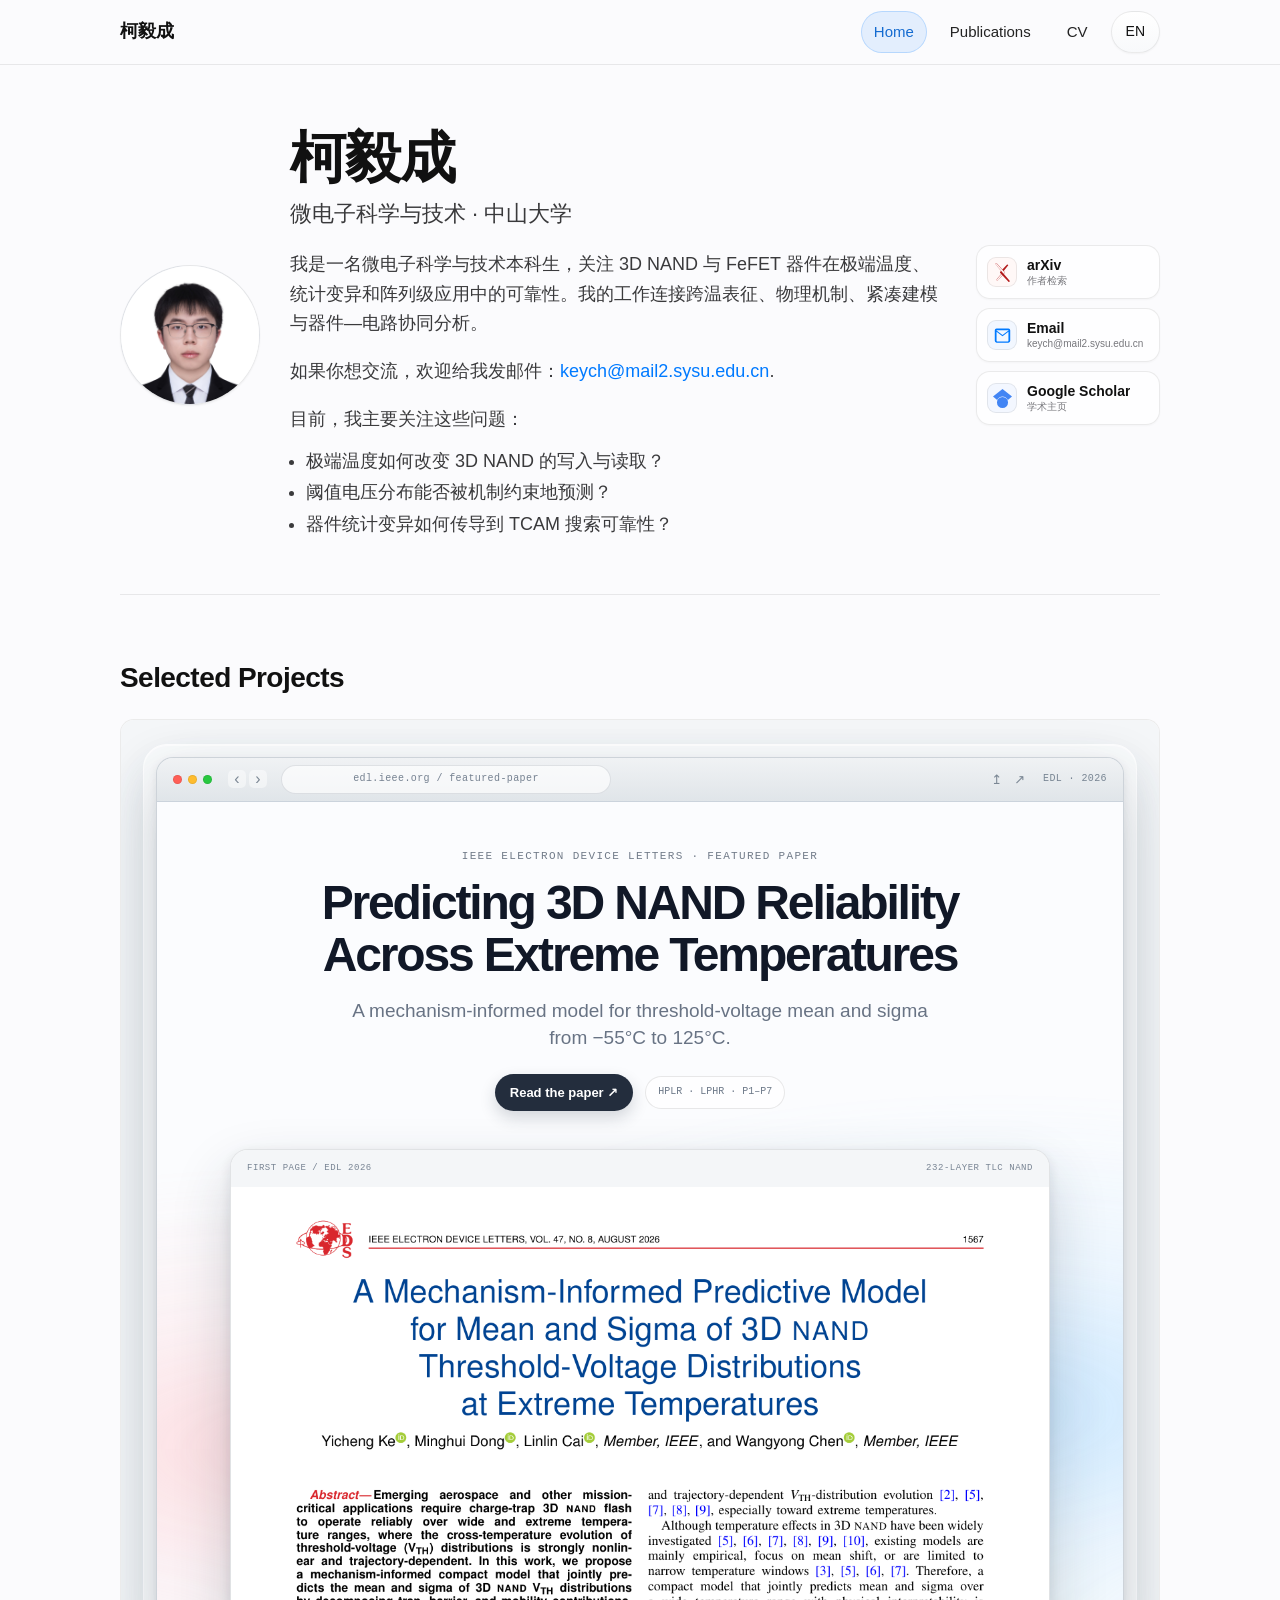
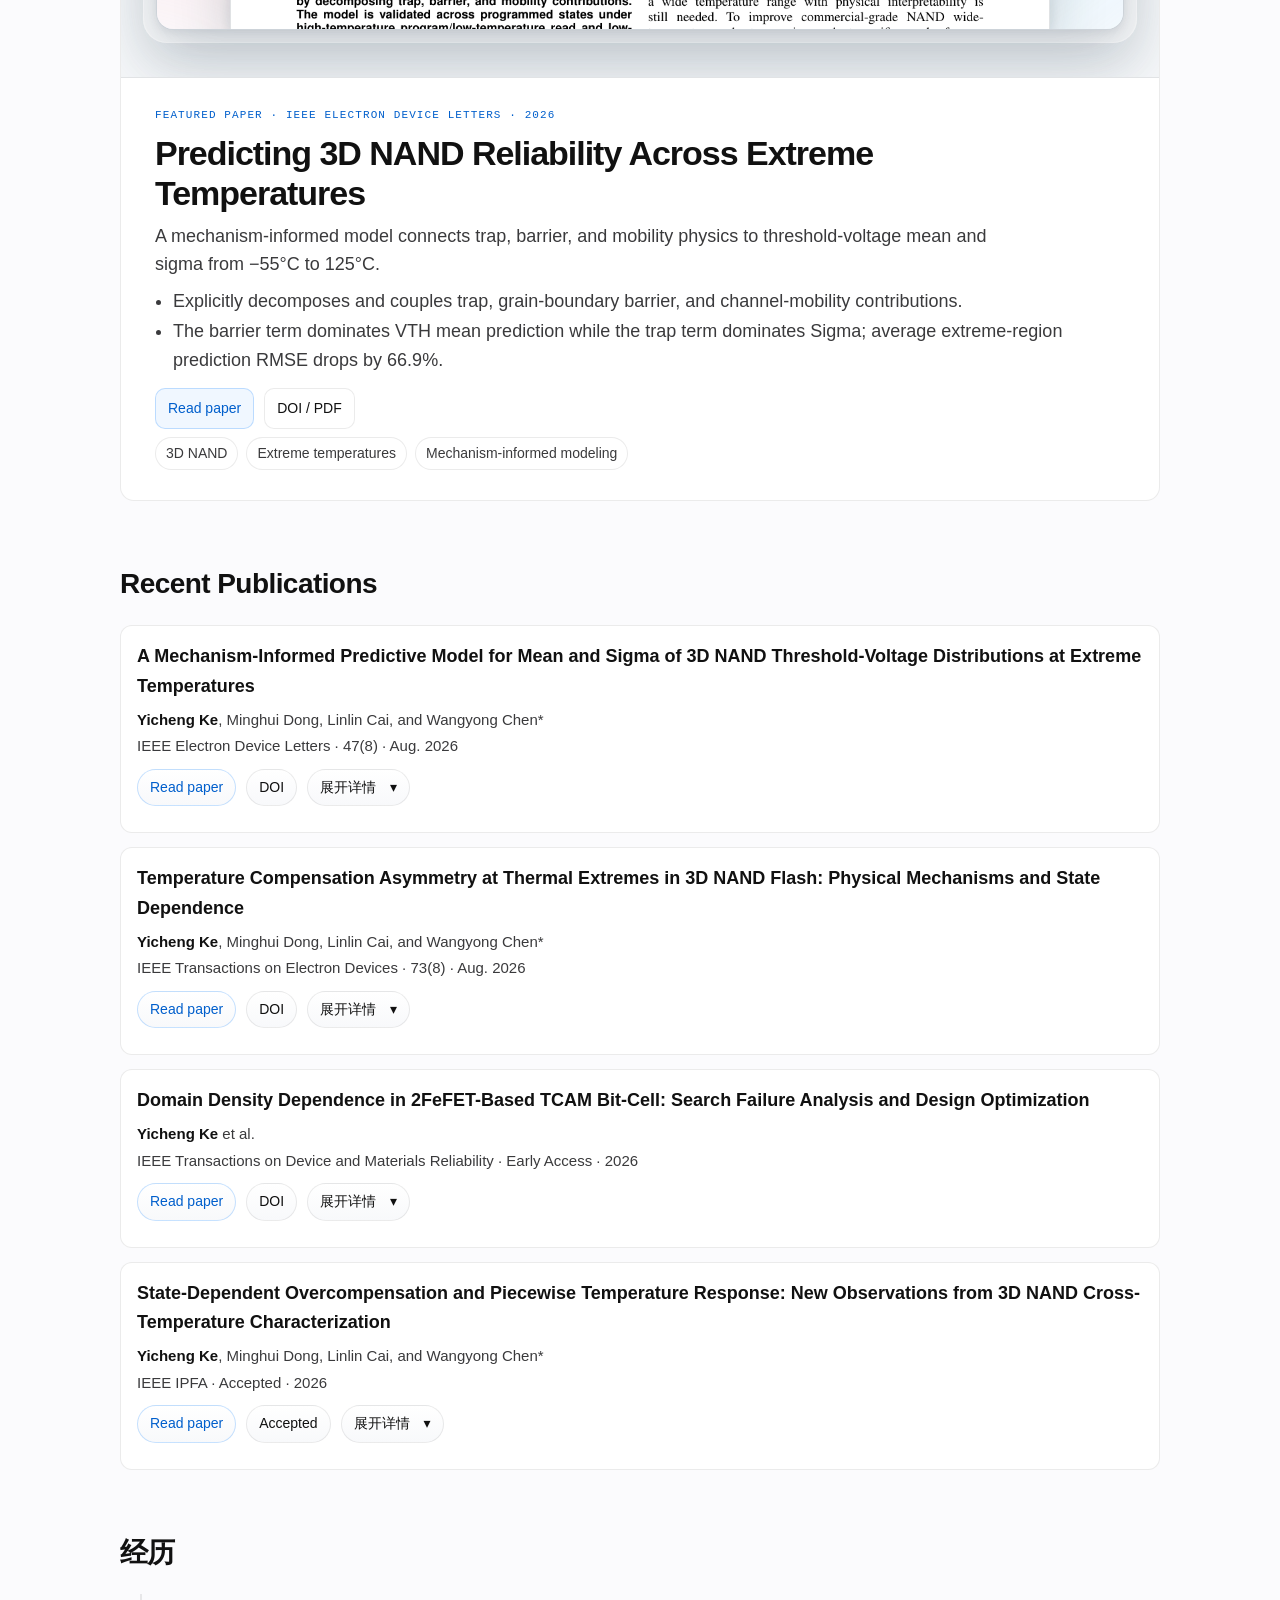
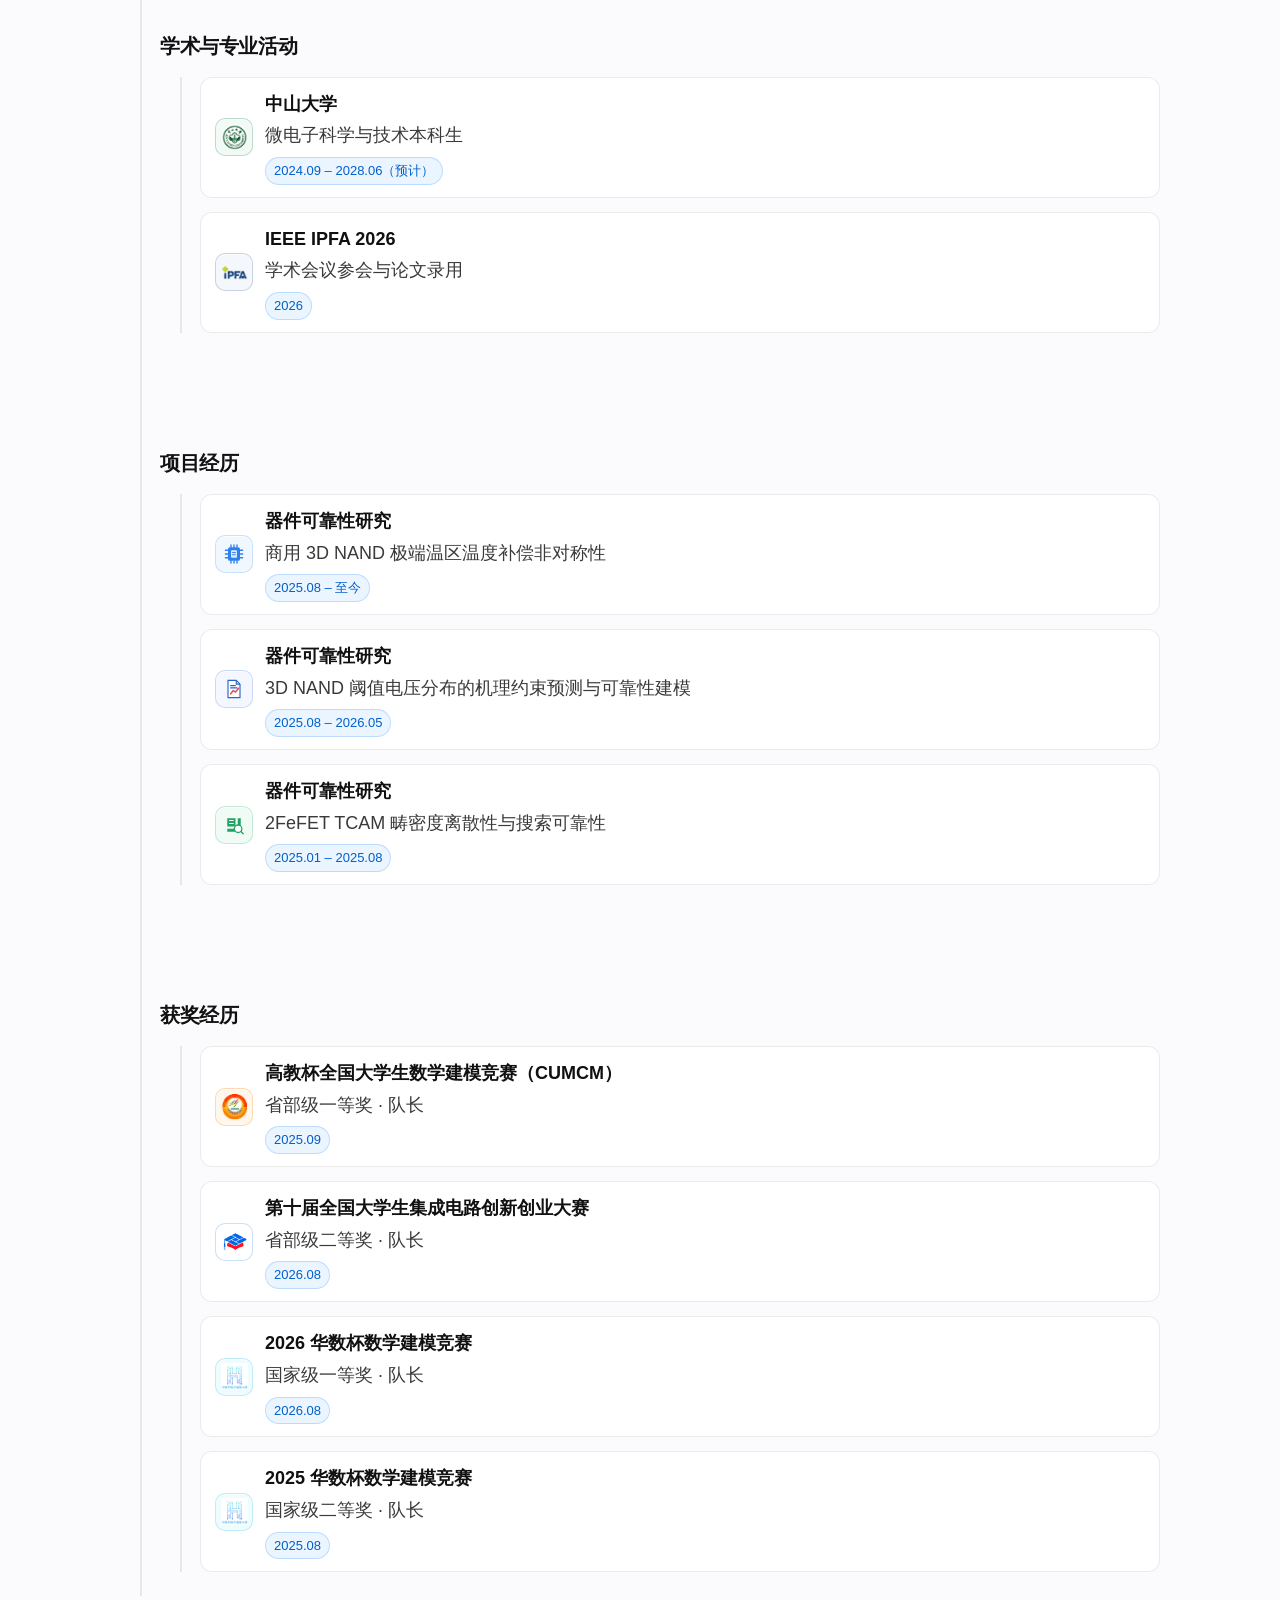
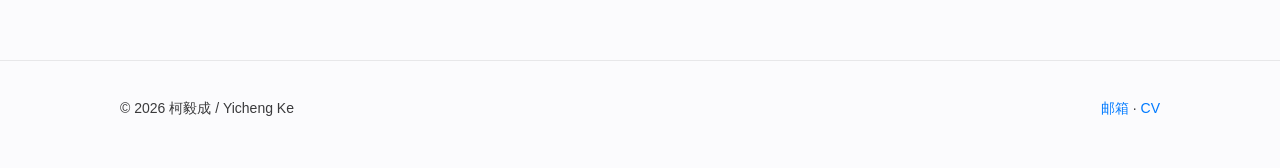
==== commit bec7d1ef: "fix: link Google Scholar profile in both languages" ====
--- a/index.html
+++ b/index.html
@@ -99,7 +99,7 @@
       </div>
     </footer>
 
-    <script src="content.js?v=20260929-profile-links"></script>
+    <script src="content.js?v=20261108-scholar-profile"></script>
     <script src="papers.js?v=20260929-profile-links"></script>
     <script src="script.js?v=20260929-profile-links"></script>
   </body>
--- a/styles.css
+++ b/styles.css
@@ -116,9 +116,7 @@
 }
 .nav-btn,
 .language-button,
-.theme-button,
-.text-button,
-.icon-button {
+.text-button {
   border: 1px solid var(--hairline);
   border-radius: 999px;
   color: var(--ink);
@@ -131,22 +129,13 @@
 .language-button { padding: 8px 14px; font-size: 14px; }
 .nav-btn:hover,
 .language-button:hover,
-.theme-button:hover,
 .text-button:hover,
-.icon-button:hover {
+.text-button:hover {
   color: var(--ink);
   background: #fff;
   transform: translateY(-1px);
   box-shadow: 0 6px 14px rgba(0, 0, 0, .06);
 }
-.theme-button,
-.icon-button {
-  width: 30px;
-  height: 30px;
-  padding: 0;
-  font-size: 14px;
-}
-
 .hero { padding: 64px 0 28px; }
 .hero-flex {
   display: grid;
